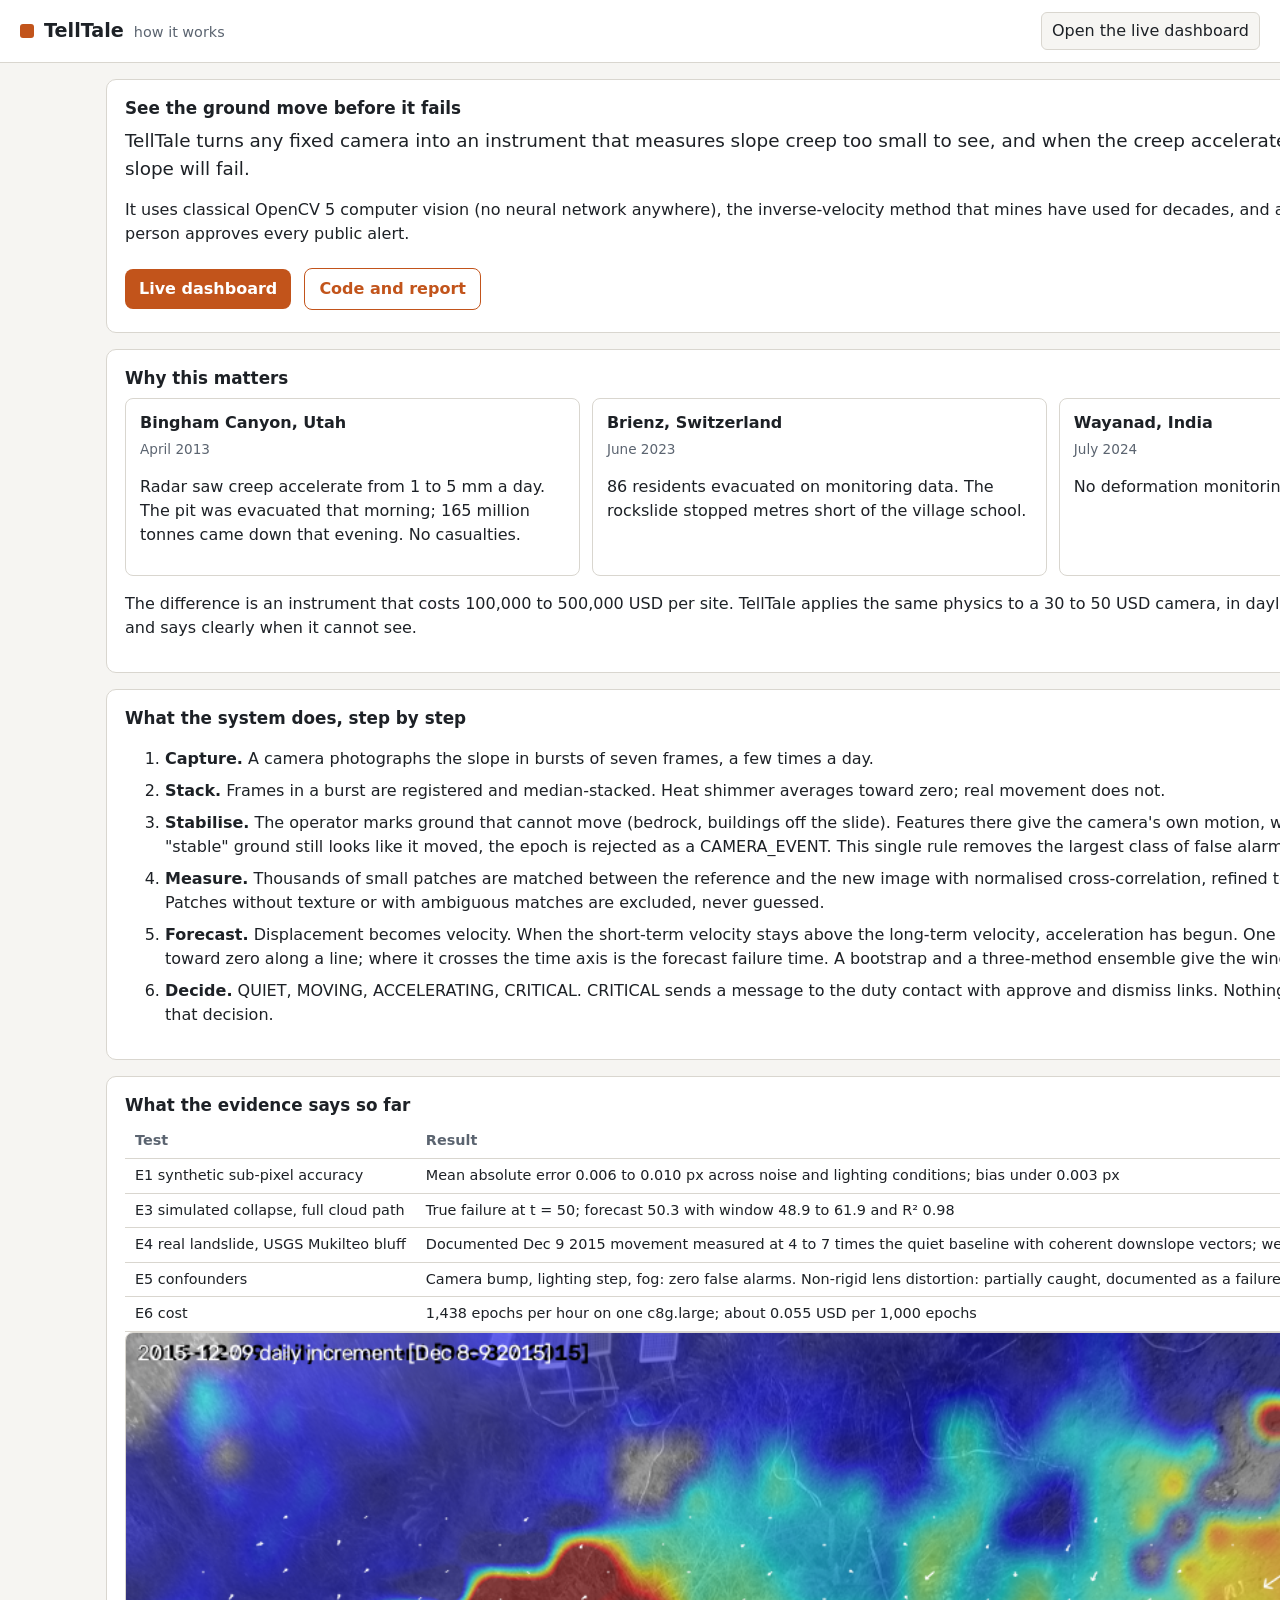
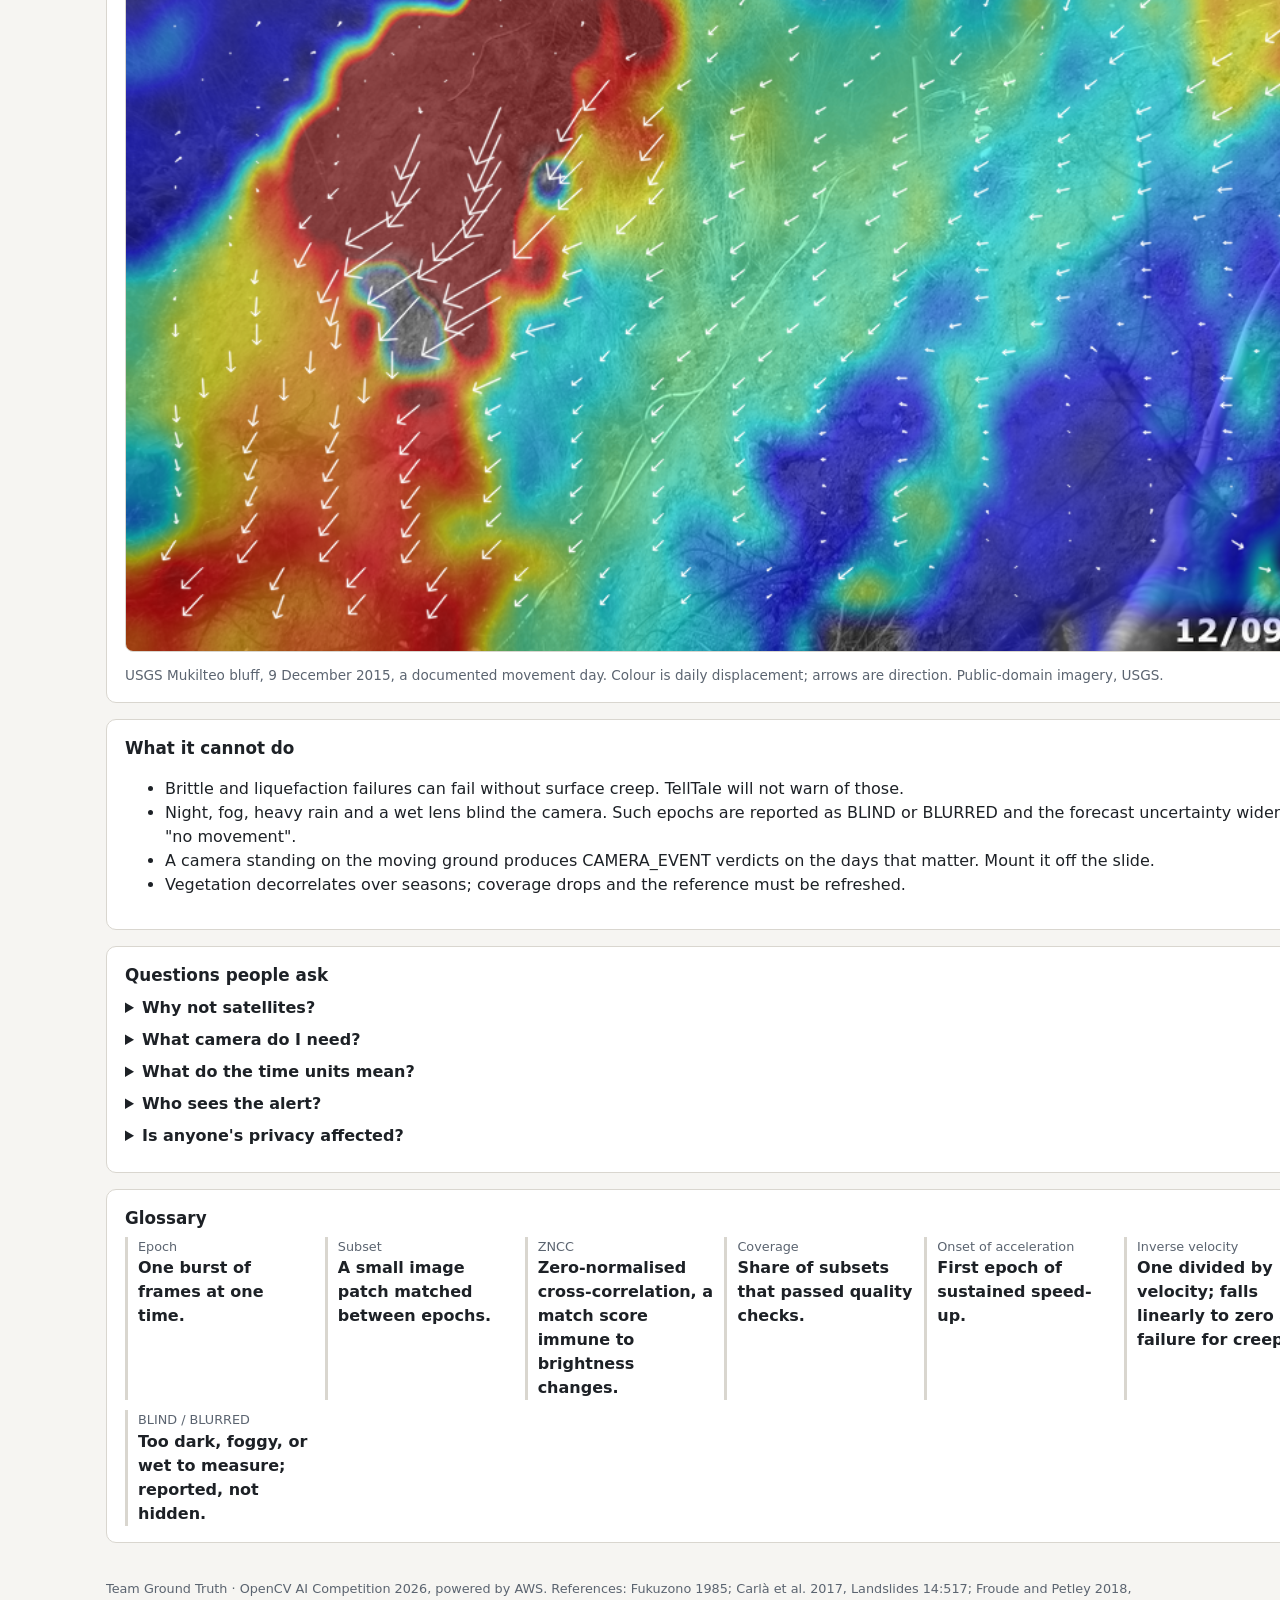
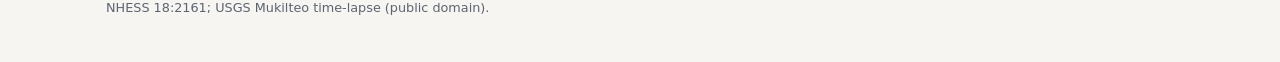
==== web/dashboard/about.html @ c752eddb "About page, help disclosures, decision-aware approval panel, x86 E6 cell Commit time set to after 7 " ====
<!doctype html>
<html lang="en">
<head>
<meta charset="utf-8">
<meta name="viewport" content="width=device-width, initial-scale=1">
<title>TellTale: how it works</title>
<meta name="description" content="TellTale turns a fixed camera into a slope-stability instrument: sub-pixel displacement measurement and inverse-velocity failure forecasting with OpenCV 5 on AWS.">
<link rel="stylesheet" href="dashboard.css">
<style>
  .story { display: grid; gap: 12px; grid-template-columns: repeat(auto-fit, minmax(240px, 1fr)); }
  .card { border: 1px solid var(--line); border-radius: 8px; padding: 12px 14px; }
  .card h3 { margin: 0 0 4px; font-size: 1rem; }
  .card .when { color: var(--muted); font-size: 0.85rem; }
  ol.steps li { margin-bottom: 8px; }
  .ev td:first-child { text-align: left; }
  .evidence { width: 100%; font-size: 0.9rem; }
  .evidence th, .evidence td { text-align: left; }
  figure.fig img { width: 100%; border-radius: 8px; border: 1px solid var(--line); }
  details { margin: 8px 0; }
  summary { cursor: pointer; font-weight: 600; }
  .cta { display: inline-block; margin: 6px 8px 6px 0; padding: 8px 14px; border-radius: 8px; background: var(--accent); color: #fff; text-decoration: none; font-weight: 600; }
  .cta.secondary { background: transparent; color: var(--accent); border: 1px solid var(--accent); }
</style>
</head>
<body>
<header class="top">
  <div class="brand"><span class="mark" aria-hidden="true"></span><span class="name">TellTale</span><span class="sub">how it works</span></div>
  <div class="controls"><a class="btn" href="index.html">Open the live dashboard</a></div>
</header>
<main>
  <section class="panel">
    <h2>See the ground move before it fails</h2>
    <p class="lead">TellTale turns any fixed camera into an instrument that measures slope creep too small to see, and when the creep accelerates, forecasts when the slope will fail.</p>
    <p>It uses classical OpenCV 5 computer vision (no neural network anywhere), the inverse-velocity method that mines have used for decades, and a small AWS footprint. A person approves every public alert.</p>
    <a class="cta" href="index.html">Live dashboard</a>
    <a class="cta secondary" href="https://github.com/usv240/telltale">Code and report</a>
  </section>

  <section class="panel">
    <h2>Why this matters</h2>
    <div class="story">
      <div class="card"><h3>Bingham Canyon, Utah</h3><div class="when">April 2013</div><p>Radar saw creep accelerate from 1 to 5 mm a day. The pit was evacuated that morning; 165 million tonnes came down that evening. No casualties.</p></div>
      <div class="card"><h3>Brienz, Switzerland</h3><div class="when">June 2023</div><p>86 residents evacuated on monitoring data. The rockslide stopped metres short of the village school.</p></div>
      <div class="card"><h3>Wayanad, India</h3><div class="when">July 2024</div><p>No deformation monitoring. About 400 people died.</p></div>
    </div>
    <p>The difference is an instrument that costs 100,000 to 500,000 USD per site. TellTale applies the same physics to a 30 to 50 USD camera, in daylight, for creep-type failures, and says clearly when it cannot see.</p>
  </section>

  <section class="panel">
    <h2>What the system does, step by step</h2>
    <ol class="steps">
      <li><b>Capture.</b> A camera photographs the slope in bursts of seven frames, a few times a day.</li>
      <li><b>Stack.</b> Frames in a burst are registered and median-stacked. Heat shimmer averages toward zero; real movement does not.</li>
      <li><b>Stabilise.</b> The operator marks ground that cannot move (bedrock, buildings off the slide). Features there give the camera's own motion, which is removed. If the "stable" ground still looks like it moved, the epoch is rejected as a CAMERA_EVENT. This single rule removes the largest class of false alarms.</li>
      <li><b>Measure.</b> Thousands of small patches are matched between the reference and the new image with normalised cross-correlation, refined to a hundredth of a pixel. Patches without texture or with ambiguous matches are excluded, never guessed.</li>
      <li><b>Forecast.</b> Displacement becomes velocity. When the short-term velocity stays above the long-term velocity, acceleration has begun. One over velocity then falls toward zero along a line; where it crosses the time axis is the forecast failure time. A bootstrap and a three-method ensemble give the window.</li>
      <li><b>Decide.</b> QUIET, MOVING, ACCELERATING, CRITICAL. CRITICAL sends a message to the duty contact with approve and dismiss links. Nothing reaches the public without that decision.</li>
    </ol>
  </section>

  <section class="panel">
    <h2>What the evidence says so far</h2>
    <table class="evidence">
      <thead><tr><th>Test</th><th>Result</th></tr></thead>
      <tbody>
        <tr><td>E1 synthetic sub-pixel accuracy</td><td>Mean absolute error 0.006 to 0.010 px across noise and lighting conditions; bias under 0.003 px</td></tr>
        <tr><td>E3 simulated collapse, full cloud path</td><td>True failure at t = 50; forecast 50.3 with window 48.9 to 61.9 and R² 0.98</td></tr>
        <tr><td>E4 real landslide, USGS Mukilteo bluff</td><td>Documented Dec 9 2015 movement measured at 4 to 7 times the quiet baseline with coherent downslope vectors; wet-lens period correctly rejected</td></tr>
        <tr><td>E5 confounders</td><td>Camera bump, lighting step, fog: zero false alarms. Non-rigid lens distortion: partially caught, documented as a failure case</td></tr>
        <tr><td>E6 cost</td><td>1,438 epochs per hour on one c8g.large; about 0.055 USD per 1,000 epochs</td></tr>
      </tbody>
    </table>
    <figure class="fig"><img src="figures/e4_mukilteo_2015-12-09_movement.png" alt="Displacement overlay on the Mukilteo bluff on 9 December 2015: the landslide body on the left shows coherent downslope arrows" loading="lazy"><figcaption>USGS Mukilteo bluff, 9 December 2015, a documented movement day. Colour is daily displacement; arrows are direction. Public-domain imagery, USGS.</figcaption></figure>
  </section>

  <section class="panel">
    <h2>What it cannot do</h2>
    <ul>
      <li>Brittle and liquefaction failures can fail without surface creep. TellTale will not warn of those.</li>
      <li>Night, fog, heavy rain and a wet lens blind the camera. Such epochs are reported as BLIND or BLURRED and the forecast uncertainty widens. They are never shown as "no movement".</li>
      <li>A camera standing on the moving ground produces CAMERA_EVENT verdicts on the days that matter. Mount it off the slide.</li>
      <li>Vegetation decorrelates over seasons; coverage drops and the reference must be refreshed.</li>
    </ul>
  </section>

  <section class="panel">
    <h2>Questions people ask</h2>
    <details><summary>Why not satellites?</summary><p>Satellite radar revisits every few days to weeks, loses coherence on vegetation, and cannot follow the final hours to days of acceleration. A camera on site measures every few hours for the cost of a phone.</p></details>
    <details><summary>What camera do I need?</summary><p>Any fixed camera with a stable mount and a view of the slope: an old phone, a Raspberry Pi camera, or existing CCTV. Longer focal lengths give finer resolution; a lens hood and heater keep it dry.</p></details>
    <details><summary>What do the time units mean?</summary><p>Whatever the site uses: hours for a construction excavation, days for a natural slope, minutes for the tabletop demonstration. The physics is the same.</p></details>
    <details><summary>Who sees the alert?</summary><p>The duty contact configured for the site receives CRITICAL messages with approve and dismiss links. Every decision is logged with its time and source.</p></details>
    <details><summary>Is anyone's privacy affected?</summary><p>Cameras look at ground and structures. There is no person detection or face processing anywhere in the code, and raw images expire after 30 days.</p></details>
  </section>

  <section class="panel">
    <h2>Glossary</h2>
    <dl class="facts cols">
      <div><dt>Epoch</dt><dd>One burst of frames at one time.</dd></div>
      <div><dt>Subset</dt><dd>A small image patch matched between epochs.</dd></div>
      <div><dt>ZNCC</dt><dd>Zero-normalised cross-correlation, a match score immune to brightness changes.</dd></div>
      <div><dt>Coverage</dt><dd>Share of subsets that passed quality checks.</dd></div>
      <div><dt>Onset of acceleration</dt><dd>First epoch of sustained speed-up.</dd></div>
      <div><dt>Inverse velocity</dt><dd>One divided by velocity; falls linearly to zero at failure for creep.</dd></div>
      <div><dt>CAMERA_EVENT</dt><dd>The stable ground appeared to move; the camera, not the slope, is suspect.</dd></div>
      <div><dt>BLIND / BLURRED</dt><dd>Too dark, foggy, or wet to measure; reported, not hidden.</dd></div>
    </dl>
  </section>
</main>
<footer><p>Team Ground Truth · OpenCV AI Competition 2026, powered by AWS. References: Fukuzono 1985; Carlà et al. 2017, Landslides 14:517; Froude and Petley 2018, NHESS 18:2161; USGS Mukilteo time-lapse (public domain).</p></footer>
</body>
</html>
---- web/dashboard/dashboard.css ----
:root {
  --bg: #f6f5f2; --panel: #ffffff; --ink: #1d2126; --muted: #5b6470; --line: #d9d6cf;
  --accent: #c2541b; --quiet: #5b6470; --moving: #2563a8; --accel: #b7791f; --critical: #b42318;
  --band: rgba(37, 99, 168, 0.18); --fit: #c2541b;
  color-scheme: light;
}
[data-theme="dark"] {
  --bg: #15181c; --panel: #1e2227; --ink: #e9e6df; --muted: #a2a9b3; --line: #343a42;
  --accent: #e8763a; --quiet: #a2a9b3; --moving: #6aa5e8; --accel: #e2b14b; --critical: #f0675b;
  --band: rgba(106, 165, 232, 0.22); --fit: #e8763a;
  color-scheme: dark;
}
@media (prefers-color-scheme: dark) {
  :root:not([data-theme="light"]) {
    --bg: #15181c; --panel: #1e2227; --ink: #e9e6df; --muted: #a2a9b3; --line: #343a42;
    --accent: #e8763a; --quiet: #a2a9b3; --moving: #6aa5e8; --accel: #e2b14b; --critical: #f0675b;
    --band: rgba(106, 165, 232, 0.22); --fit: #e8763a;
    color-scheme: dark;
  }
}
* { box-sizing: border-box; }
html { font: 16px/1.5 system-ui, -apple-system, "Segoe UI", Roboto, sans-serif; }
body { margin: 0; background: var(--bg); color: var(--ink); }
header.top { display: flex; flex-wrap: wrap; gap: 12px; align-items: center; justify-content: space-between;
  padding: 12px 20px; border-bottom: 1px solid var(--line); background: var(--panel); }
.brand { display: flex; align-items: baseline; gap: 10px; }
.mark { width: 14px; height: 14px; background: var(--accent); border-radius: 3px; transform: translateY(1px); }
.name { font-weight: 700; font-size: 1.2rem; }
.sub { color: var(--muted); font-size: 0.9rem; }
.controls { display: flex; flex-wrap: wrap; gap: 10px; align-items: center; }
.sel { font-size: 0.9rem; color: var(--muted); display: flex; gap: 6px; align-items: center; }
select, .btn { font: inherit; padding: 6px 10px; border: 1px solid var(--line); border-radius: 6px;
  background: var(--bg); color: var(--ink); }
.btn { cursor: pointer; }
.chip { padding: 4px 12px; border-radius: 999px; font-weight: 600; font-size: 0.85rem; letter-spacing: 0.02em;
  color: #fff; background: var(--quiet); }
.chip-quiet { background: var(--quiet); }
.chip-moving { background: var(--moving); }
.chip-accelerating { background: var(--accel); }
.chip-critical { background: var(--critical); }
.chip-blind { background: repeating-linear-gradient(45deg, #666 0 6px, #888 6px 12px); }
.badge { font-size: 0.75rem; padding: 3px 8px; border: 1px solid var(--accent); color: var(--accent); border-radius: 6px; }
main { max-width: 1100px; margin: 0 auto; padding: 16px; display: grid; gap: 16px; }
.panel { background: var(--panel); border: 1px solid var(--line); border-radius: 10px; padding: 16px 18px; }
.panel h2 { margin: 0 0 6px; font-size: 1.05rem; }
.panel h3 { margin: 18px 0 6px; font-size: 0.95rem; }
.lead { font-size: 1.15rem; margin: 4px 0 14px; }
.hint, .empty { color: var(--muted); font-size: 0.9rem; margin: 0 0 8px; }
.status-grid { display: grid; grid-template-columns: 1fr; gap: 16px; }
@media (min-width: 760px) { .status-grid { grid-template-columns: 1.2fr 1fr; } }
figure { margin: 0; }
figure img { width: 100%; height: auto; border-radius: 8px; border: 1px solid var(--line); background: var(--bg); image-rendering: auto; }
figcaption { color: var(--muted); font-size: 0.85rem; margin-top: 6px; }
.facts { margin: 0; display: grid; gap: 10px; grid-template-columns: 1fr; }
.facts.cols { grid-template-columns: repeat(auto-fit, minmax(180px, 1fr)); }
.facts div { border-left: 3px solid var(--line); padding-left: 10px; }
.facts dt { color: var(--muted); font-size: 0.8rem; }
.facts dd { margin: 0; font-weight: 600; font-variant-numeric: tabular-nums; }
.facts dd code { font-size: 0.78rem; font-weight: 400; word-break: break-all; }
.approval { margin-top: 14px; padding: 12px 14px; border: 2px solid var(--critical); border-radius: 8px; }
.approval .lead { font-size: 1rem; margin: 0 0 10px; }
.actions { display: flex; flex-wrap: wrap; gap: 10px; margin-bottom: 8px; }
.btn-approve { background: var(--critical); color: #fff; border-color: var(--critical); text-decoration: none; font-weight: 600; }
.btn-dismiss { text-decoration: none; font-weight: 600; }
.decisions { margin: 6px 0 0; padding-left: 18px; color: var(--muted); font-size: 0.85rem; }
.chart { width: 100%; height: auto; display: block; }
.chart text { fill: var(--muted); font-size: 11px; }
.chart .axis { stroke: var(--line); }
.chart .grid { stroke: var(--line); stroke-dasharray: 2 4; }
.chart .band { fill: var(--band); }
.chart .line { fill: none; stroke: var(--moving); stroke-width: 2; }
.chart .pt { fill: var(--moving); }
.chart .pt.bad { fill: none; stroke: var(--critical); }
.chart .fit { stroke: var(--fit); stroke-width: 2; stroke-dasharray: 6 4; }
.chart .window { fill: var(--critical); opacity: 0.15; }
.chart .marker { stroke: var(--critical); stroke-width: 1.5; }
.chart .label { fill: var(--ink); font-weight: 600; }
.tablewrap { overflow: auto; max-height: 320px; border: 1px solid var(--line); border-radius: 8px; }
table { border-collapse: collapse; width: 100%; font-size: 0.85rem; font-variant-numeric: tabular-nums; }
th, td { text-align: right; padding: 6px 10px; border-bottom: 1px solid var(--line); white-space: nowrap; }
th { position: sticky; top: 0; background: var(--panel); color: var(--muted); font-weight: 600; }
td:first-child, th:first-child { text-align: left; }
tr.unusable td { color: var(--critical); }
footer { max-width: 1100px; margin: 0 auto; padding: 8px 16px 32px; color: var(--muted); font-size: 0.8rem; }
details.help { margin: 2px 0 10px; color: var(--muted); font-size: 0.9rem; }
details.help summary { cursor: pointer; color: var(--accent); font-weight: 600; }
details.help p { margin: 6px 0 0; }
a.btn { text-decoration: none; }
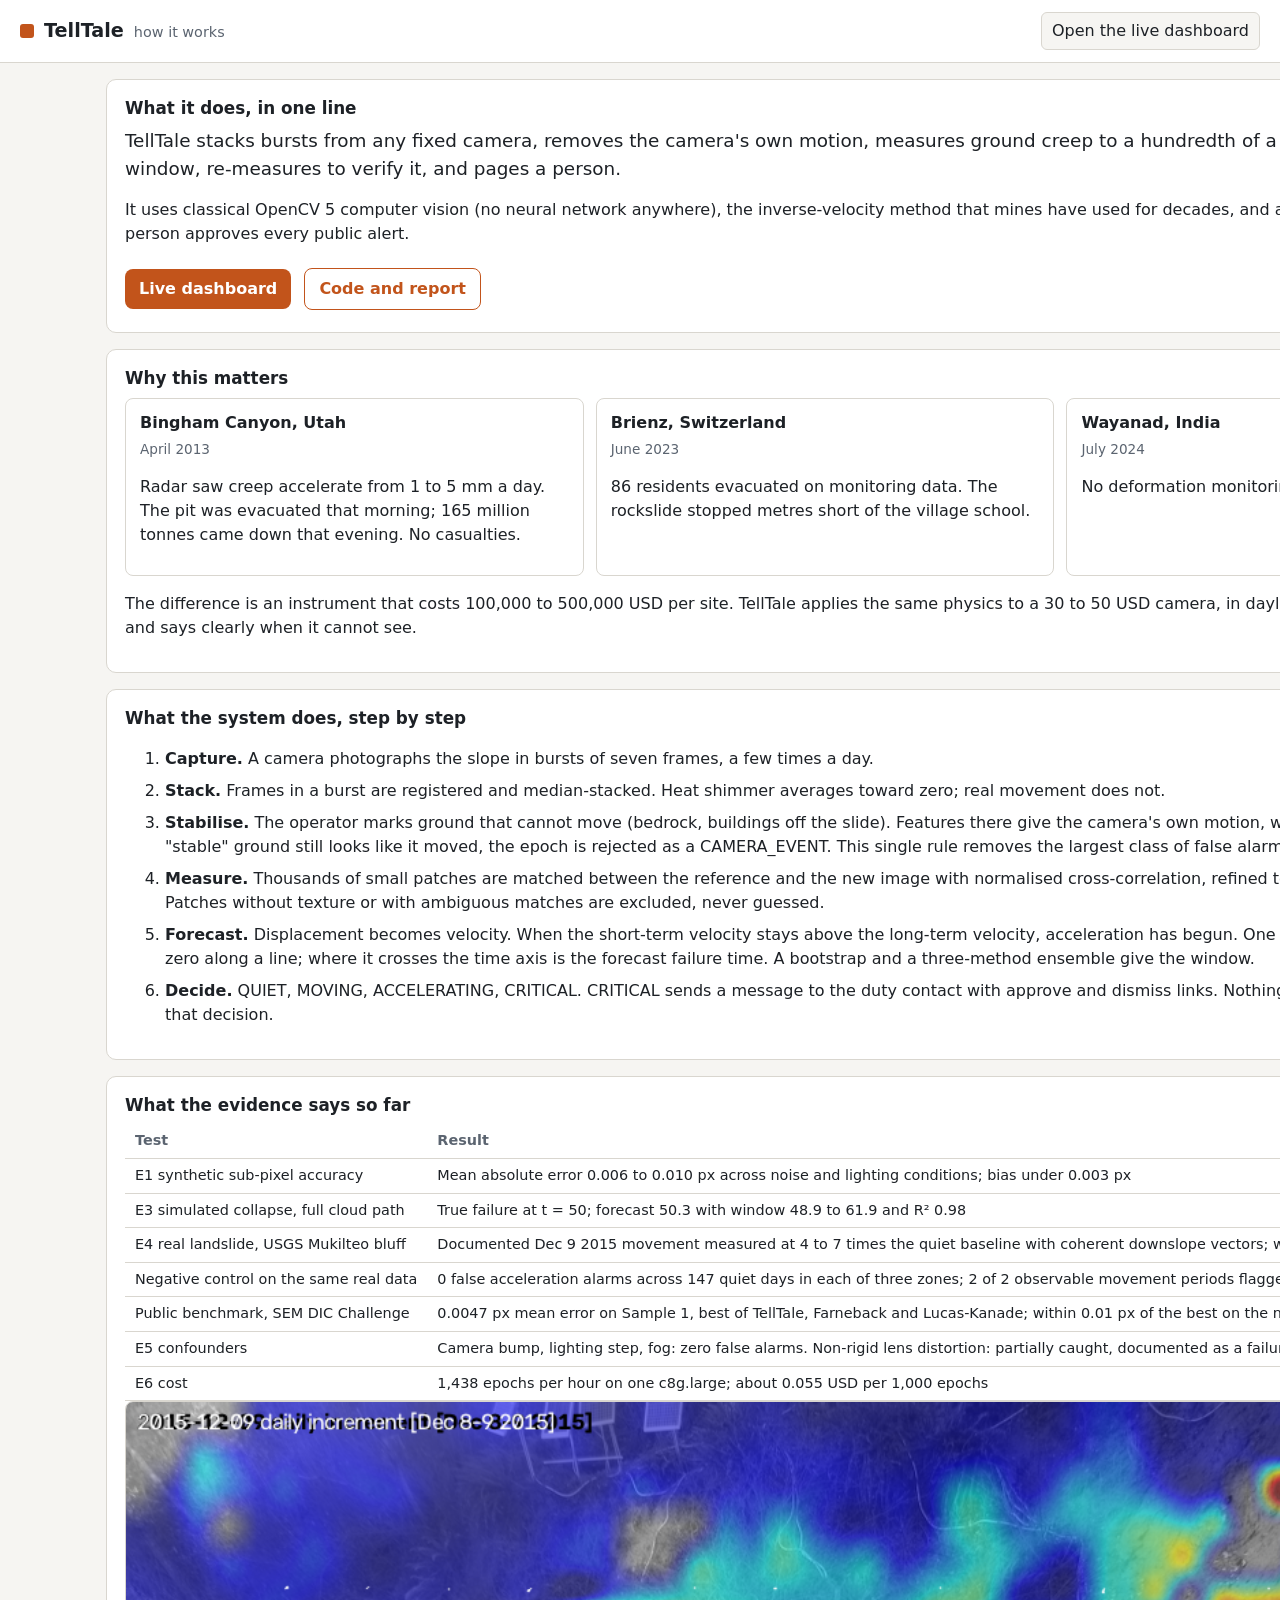
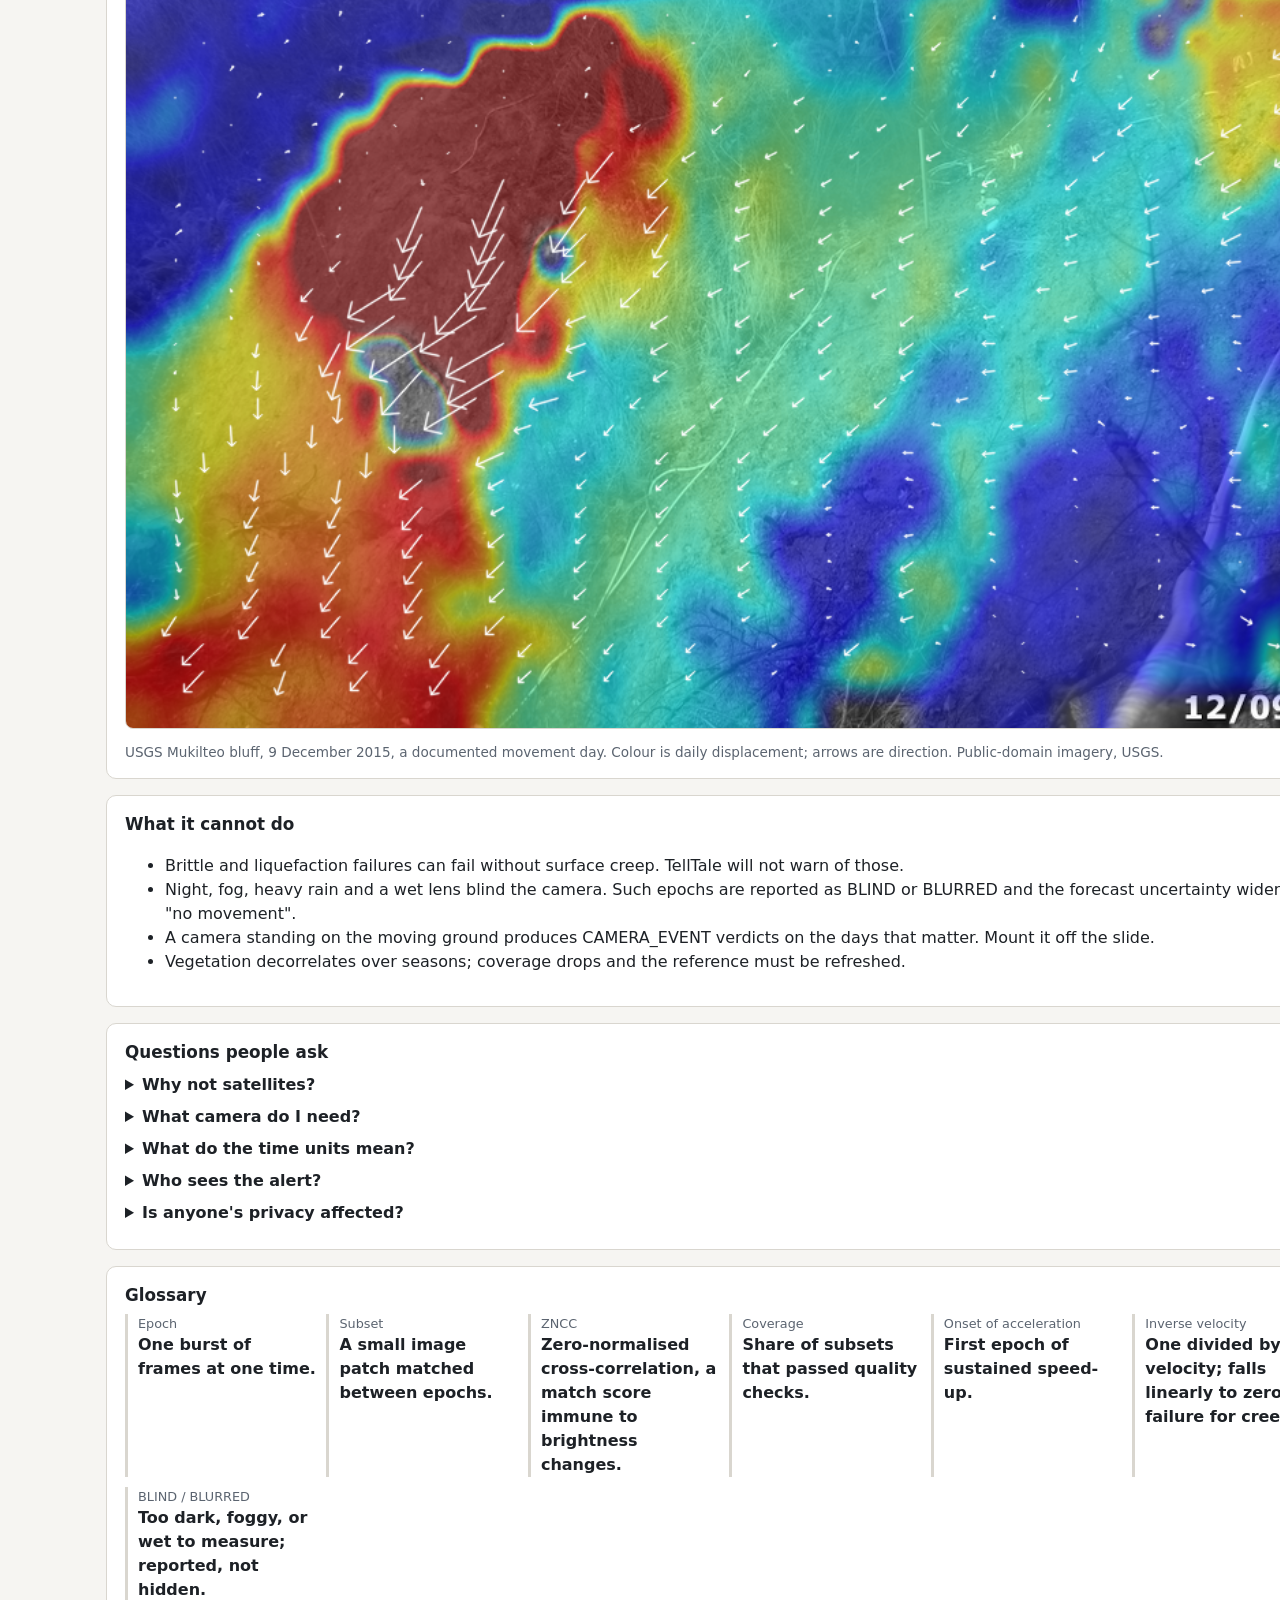
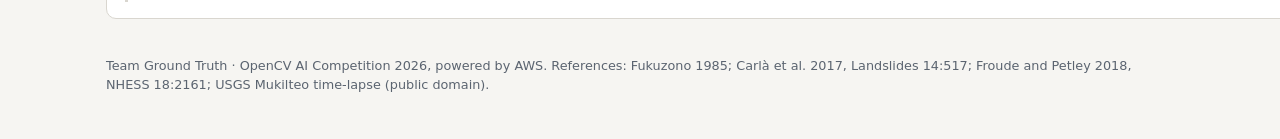
==== commit 253337ee: "Winner-pattern pass: real-data negative control, onset gates, jump events, public benchmark, named b" ====
--- a/web/dashboard/about.html
+++ b/web/dashboard/about.html
@@ -29,8 +29,8 @@
 </header>
 <main>
   <section class="panel">
-    <h2>See the ground move before it fails</h2>
-    <p class="lead">TellTale turns any fixed camera into an instrument that measures slope creep too small to see, and when the creep accelerates, forecasts when the slope will fail.</p>
+    <h2>What it does, in one line</h2>
+    <p class="lead">TellTale stacks bursts from any fixed camera, removes the camera's own motion, measures ground creep to a hundredth of a pixel, forecasts the failure window, re-measures to verify it, and pages a person.</p>
     <p>It uses classical OpenCV 5 computer vision (no neural network anywhere), the inverse-velocity method that mines have used for decades, and a small AWS footprint. A person approves every public alert.</p>
     <a class="cta" href="index.html">Live dashboard</a>
     <a class="cta secondary" href="https://github.com/usv240/telltale">Code and report</a>
@@ -66,6 +66,8 @@
         <tr><td>E1 synthetic sub-pixel accuracy</td><td>Mean absolute error 0.006 to 0.010 px across noise and lighting conditions; bias under 0.003 px</td></tr>
         <tr><td>E3 simulated collapse, full cloud path</td><td>True failure at t = 50; forecast 50.3 with window 48.9 to 61.9 and R² 0.98</td></tr>
         <tr><td>E4 real landslide, USGS Mukilteo bluff</td><td>Documented Dec 9 2015 movement measured at 4 to 7 times the quiet baseline with coherent downslope vectors; wet-lens period correctly rejected</td></tr>
+        <tr><td>Negative control on the same real data</td><td>0 false acceleration alarms across 147 quiet days in each of three zones; 2 of 2 observable movement periods flagged</td></tr>
+        <tr><td>Public benchmark, SEM DIC Challenge</td><td>0.0047 px mean error on Sample 1, best of TellTale, Farneback and Lucas-Kanade; within 0.01 px of the best on the noisier sets</td></tr>
         <tr><td>E5 confounders</td><td>Camera bump, lighting step, fog: zero false alarms. Non-rigid lens distortion: partially caught, documented as a failure case</td></tr>
         <tr><td>E6 cost</td><td>1,438 epochs per hour on one c8g.large; about 0.055 USD per 1,000 epochs</td></tr>
       </tbody>
--- a/web/dashboard/dashboard.css
+++ b/web/dashboard/dashboard.css
@@ -86,3 +86,12 @@
 details.help summary { cursor: pointer; color: var(--accent); font-weight: 600; }
 details.help p { margin: 6px 0 0; }
 a.btn { text-decoration: none; }
+.agent-event { border: 1px solid var(--line); border-radius: 8px; padding: 8px 12px; margin: 8px 0; }
+.agent-event summary { cursor: pointer; }
+.agent-summary { margin: 8px 0; }
+.trace ol { padding-left: 20px; font-size: 0.85rem; }
+.trace li { margin: 4px 0; }
+.trace code { font-size: 0.78rem; word-break: break-all; color: var(--muted); }
+.replay { display: flex; flex-wrap: wrap; align-items: center; gap: 10px; margin: 6px 0 10px; }
+.replay input[type=range] { flex: 1 1 240px; accent-color: var(--accent); }
+.replay label { color: var(--muted); font-size: 0.85rem; font-weight: 600; }
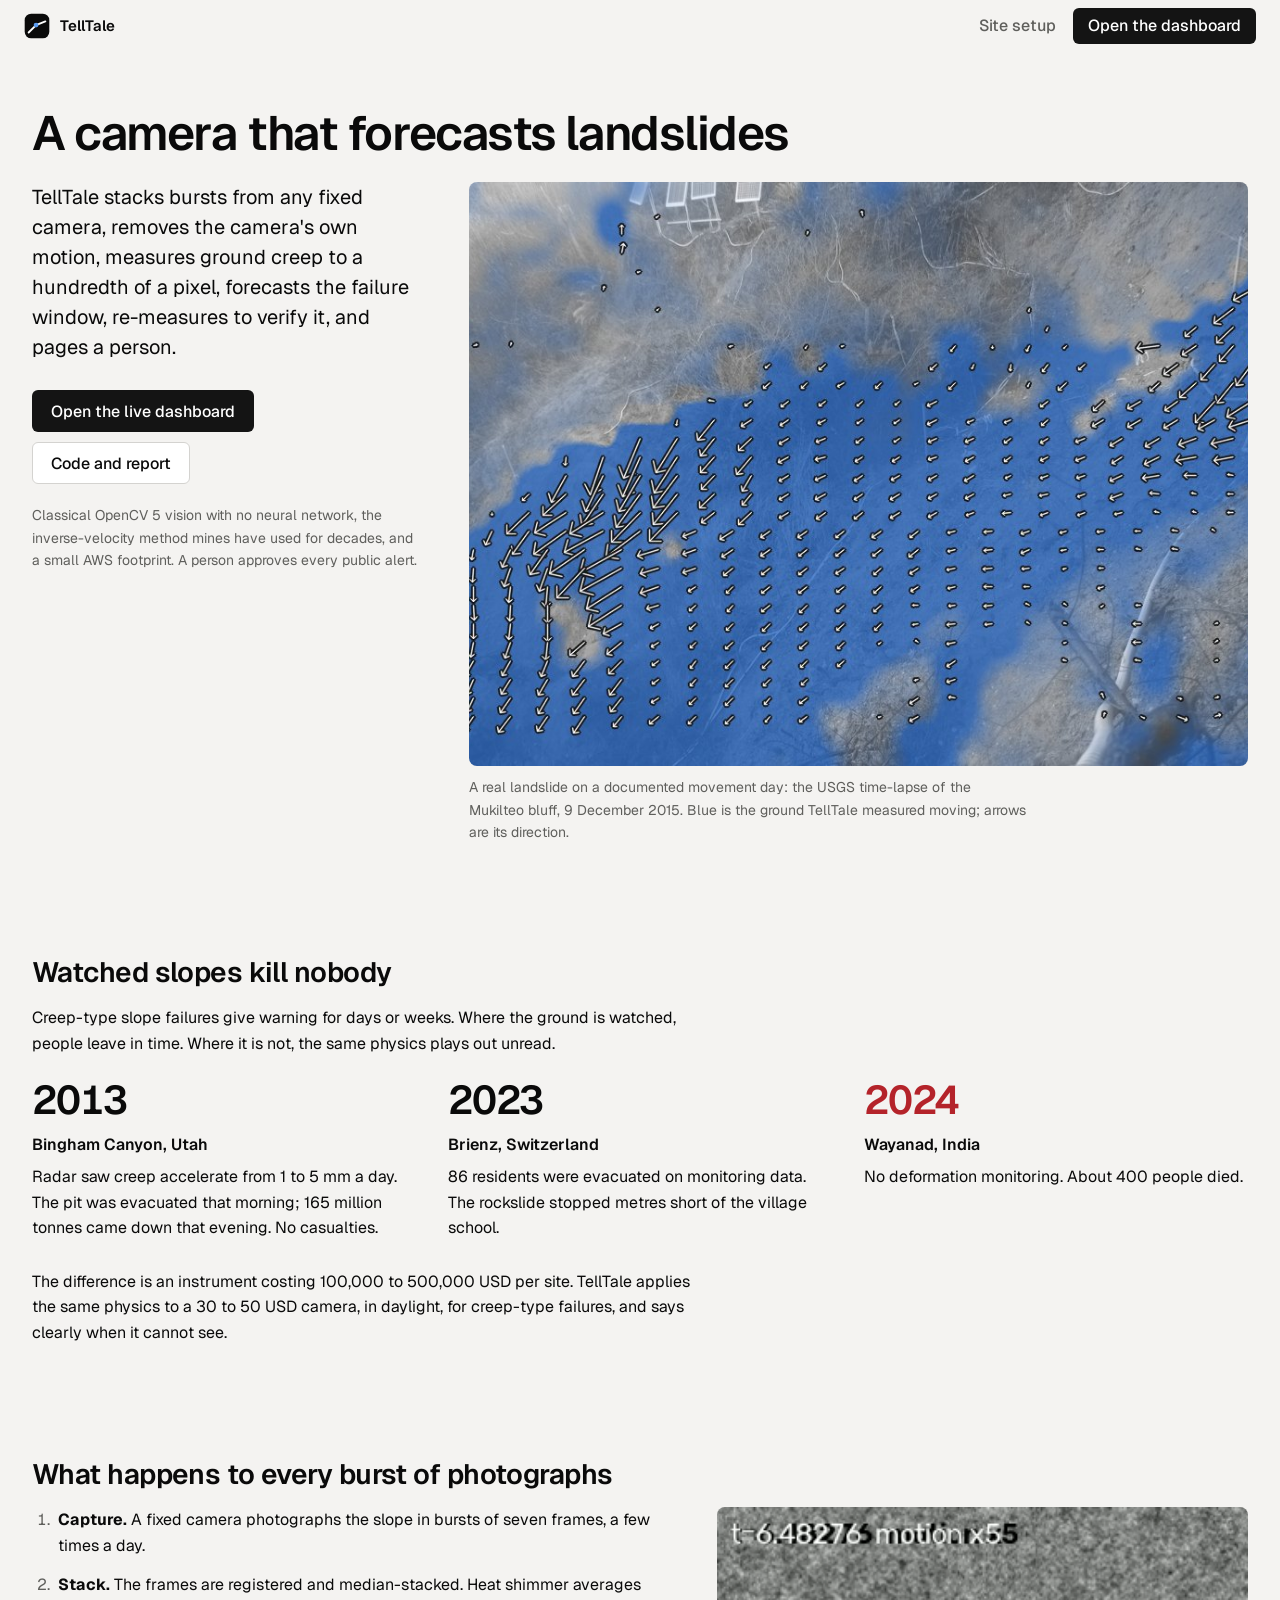
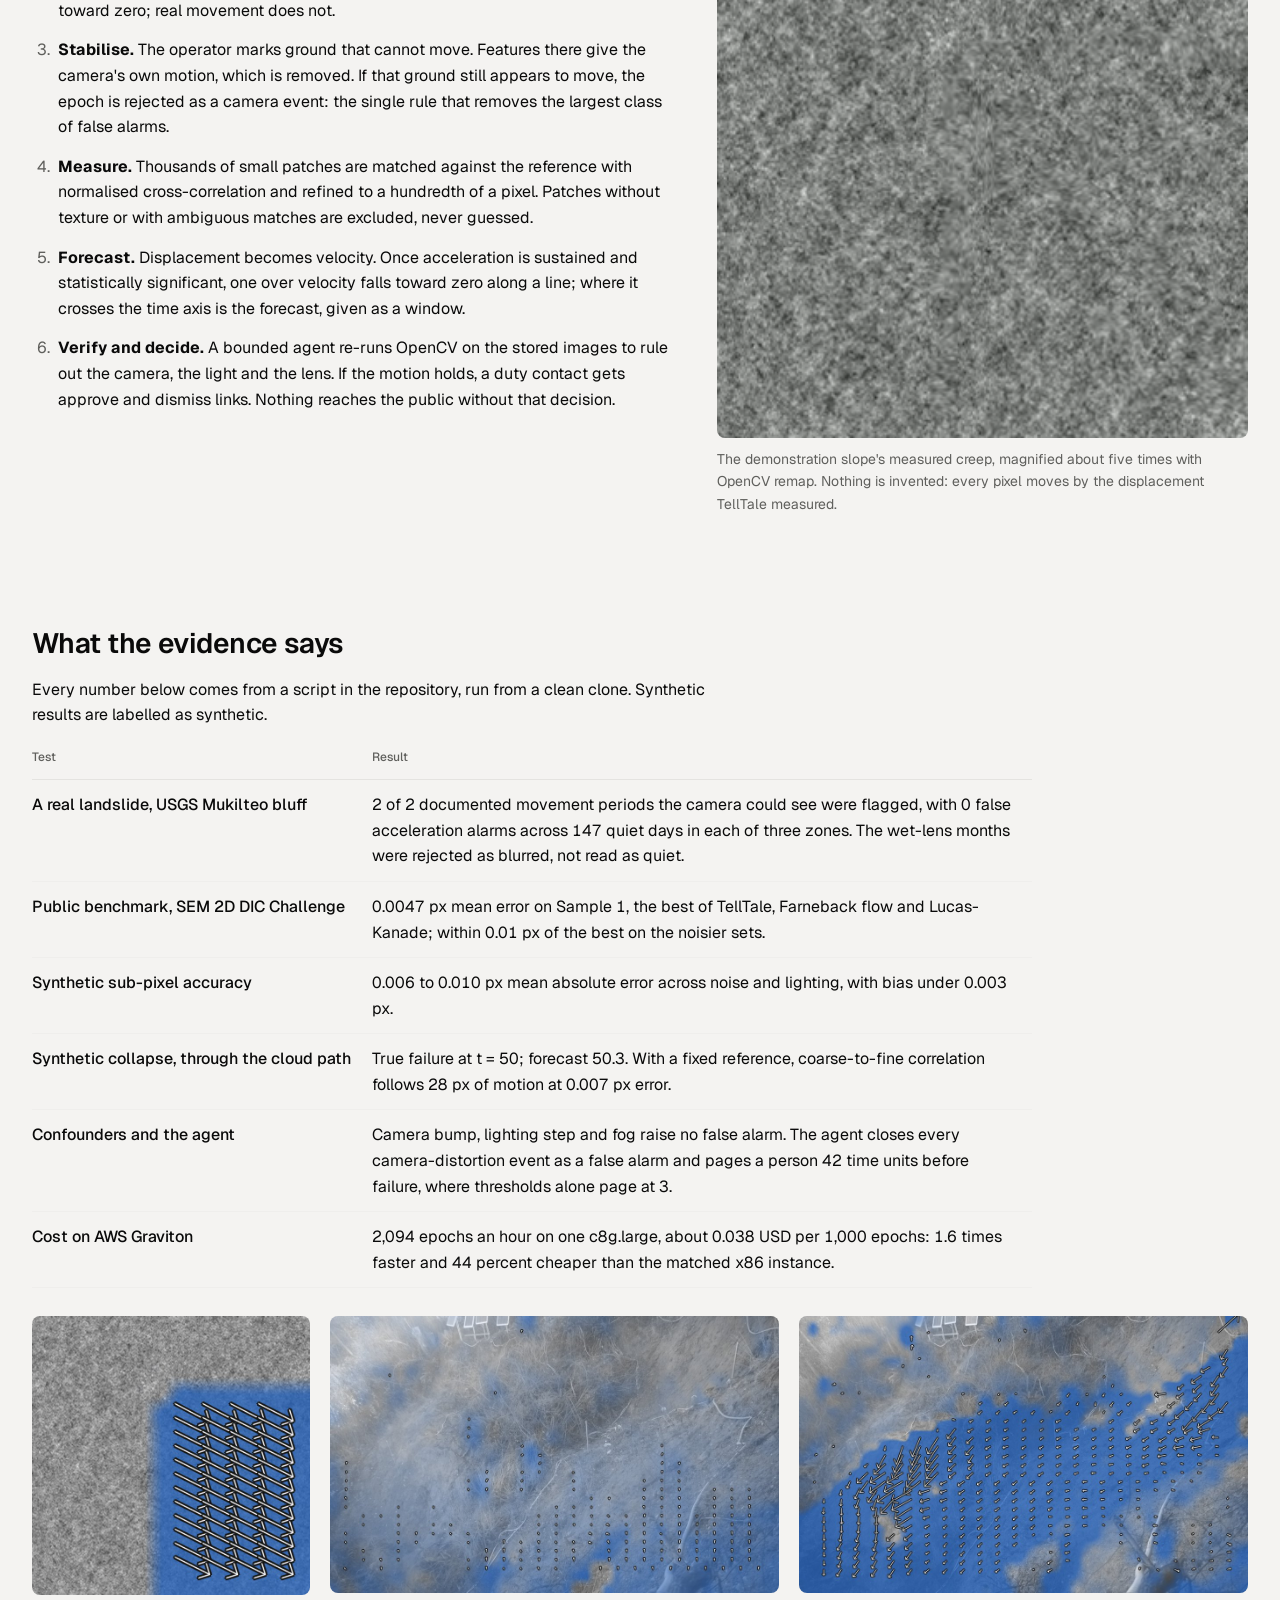
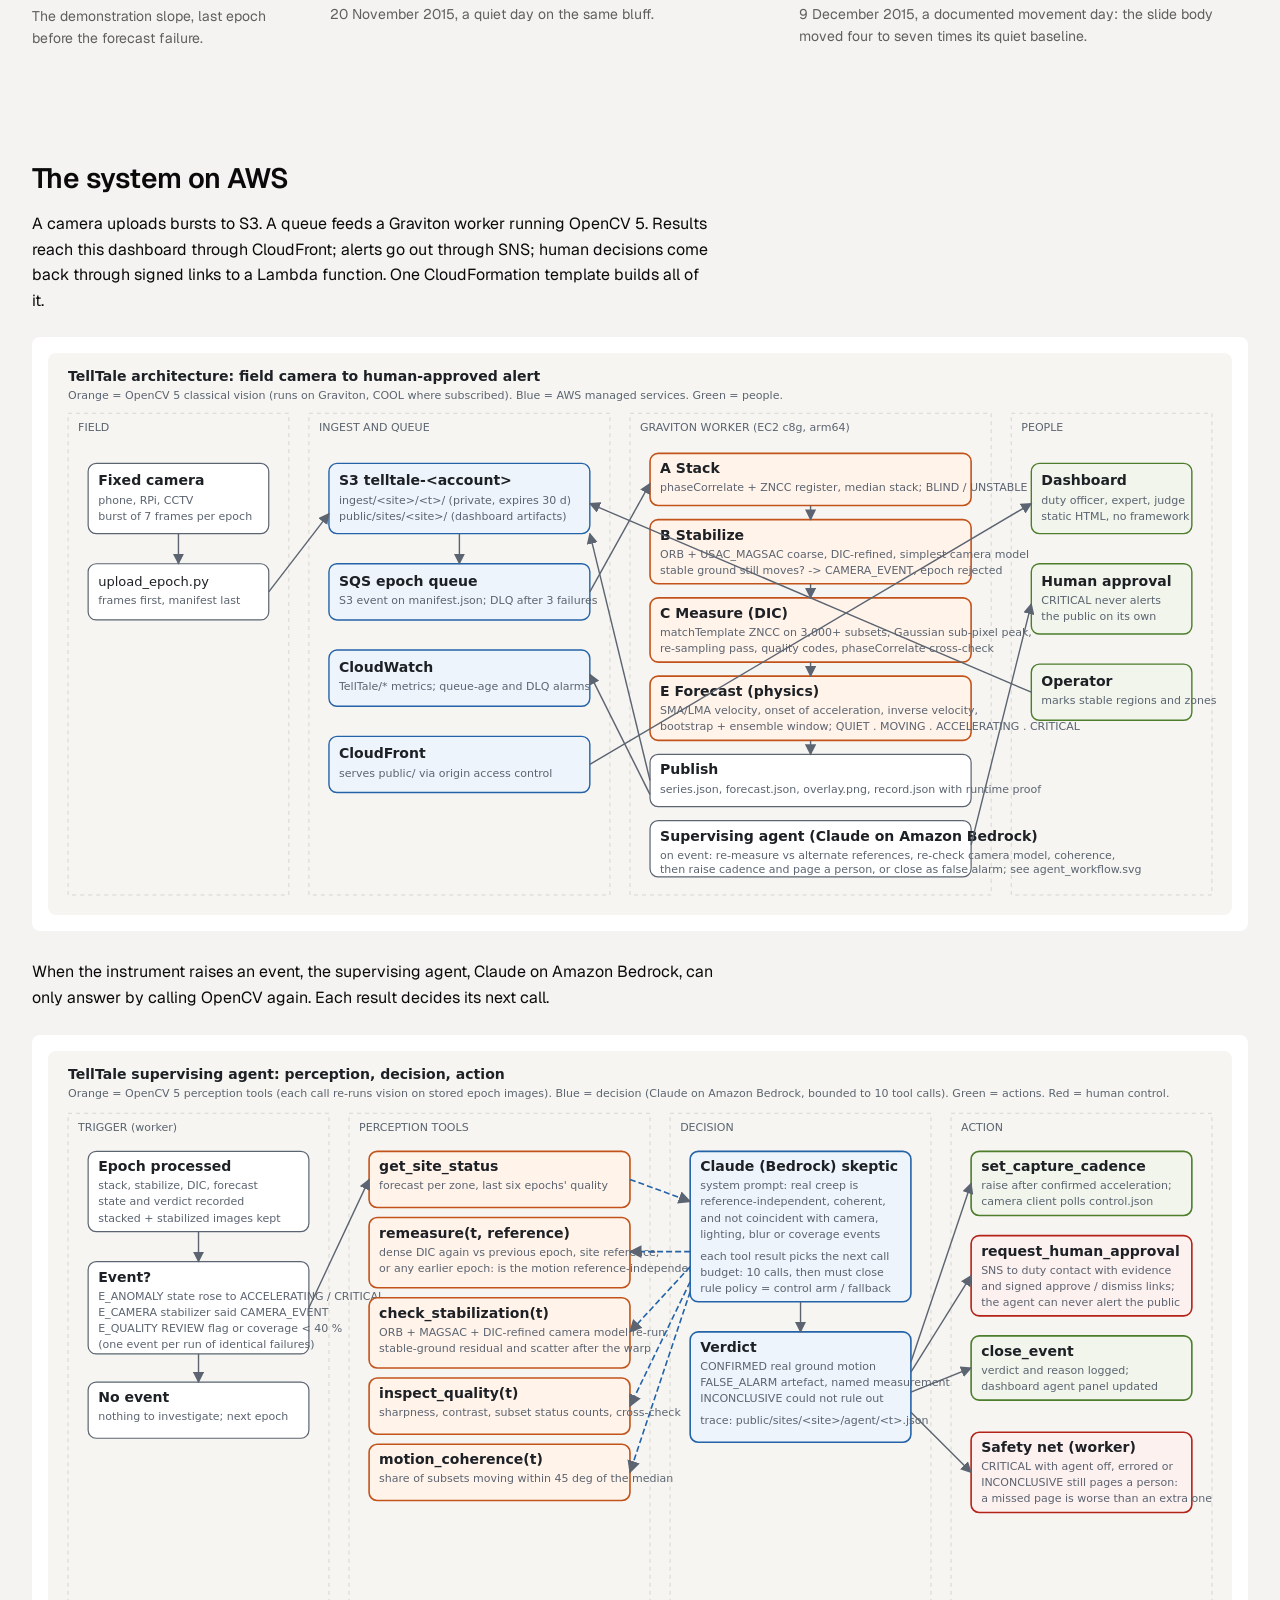
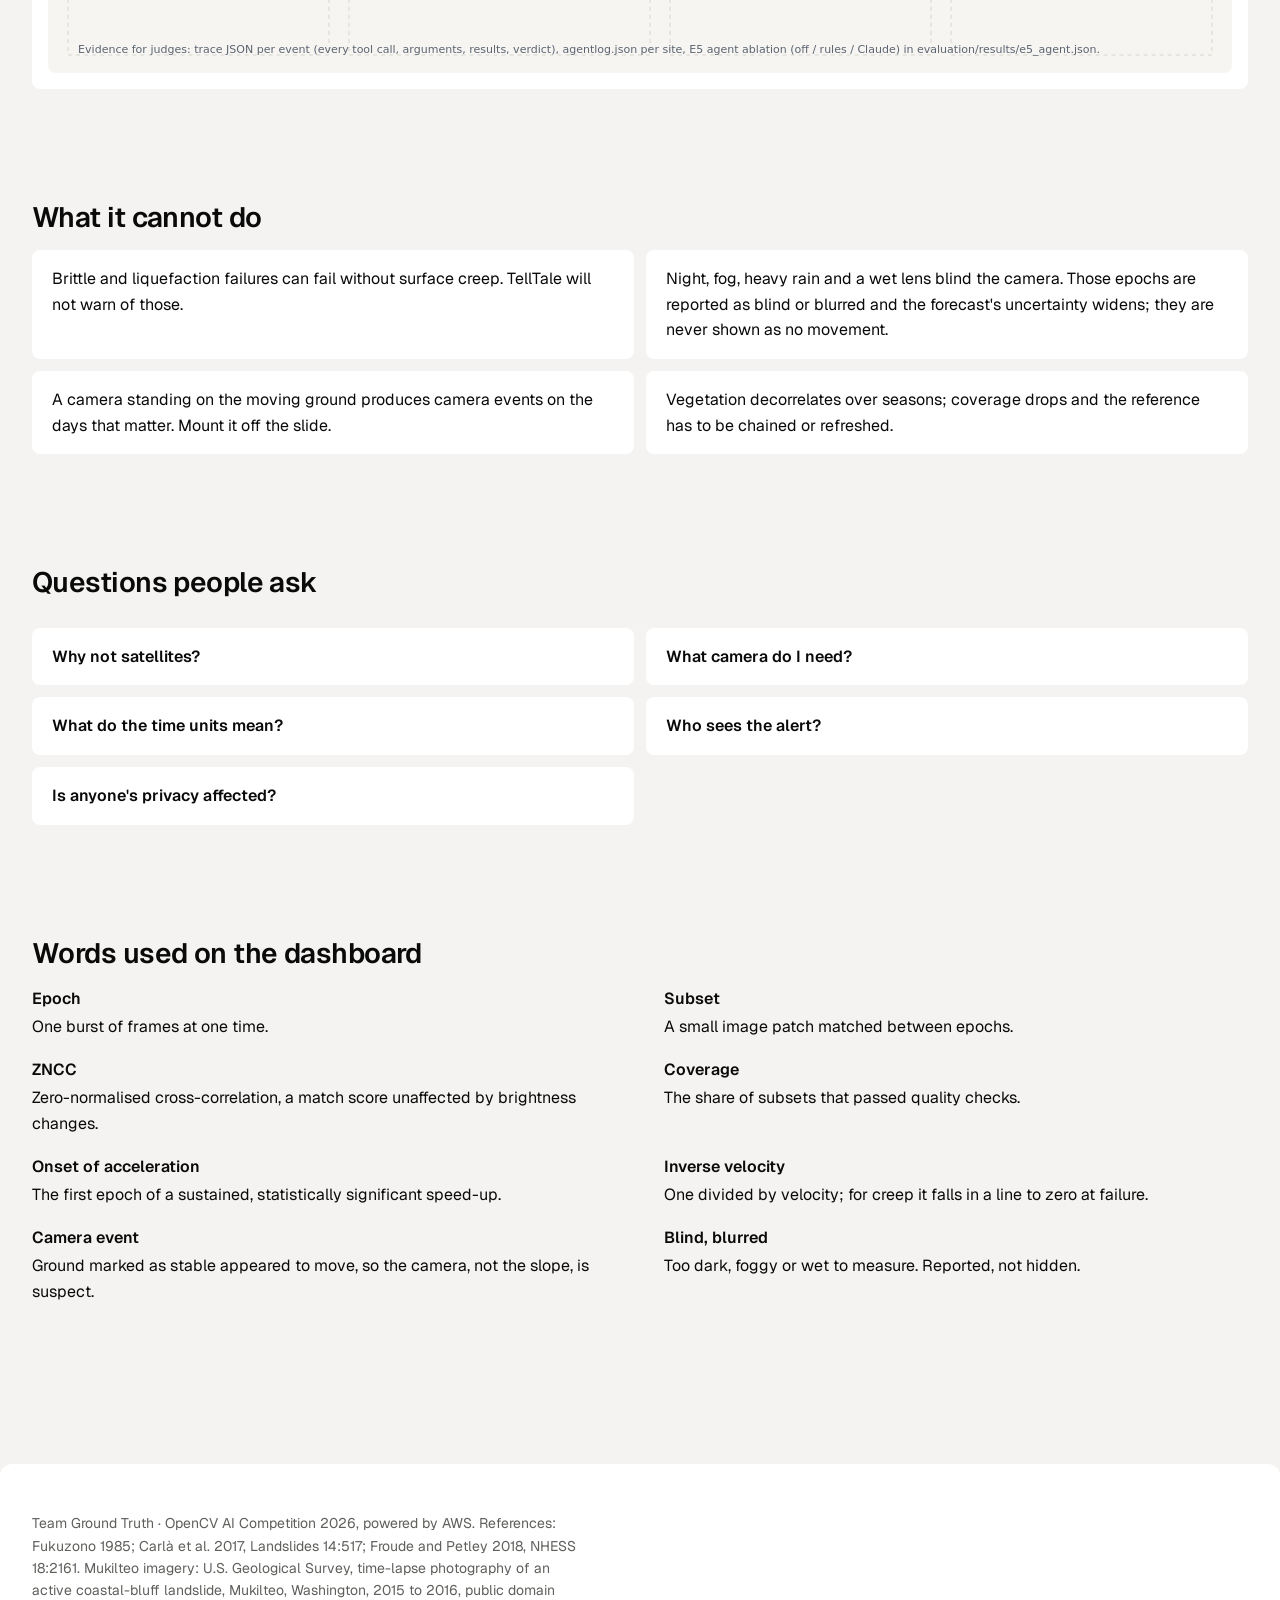
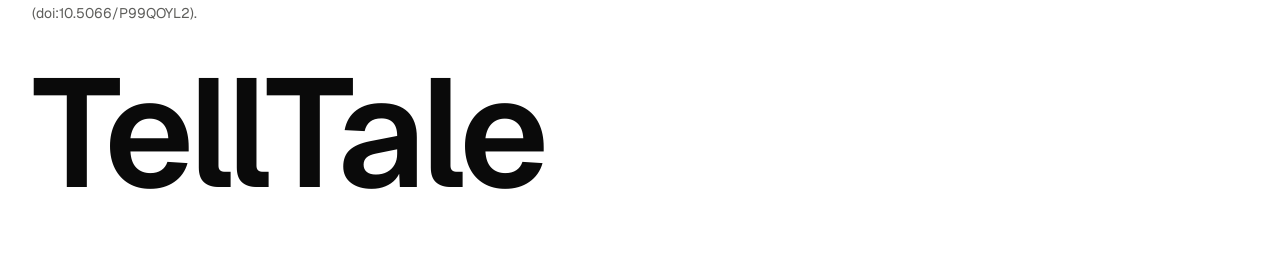
==== commit 382b69b1: "Interface redesign measured in the browser; agent tools as an MCP server - Dashboard, setup and abou" ====
--- a/web/dashboard/about.html
+++ b/web/dashboard/about.html
@@ -3,111 +3,233 @@
 <head>
 <meta charset="utf-8">
 <meta name="viewport" content="width=device-width, initial-scale=1">
-<title>TellTale: how it works</title>
-<meta name="description" content="TellTale turns a fixed camera into a slope-stability instrument: sub-pixel displacement measurement and inverse-velocity failure forecasting with OpenCV 5 on AWS.">
+<title>How TellTale works · camera slope instrument</title>
+<meta name="description" content="TellTale stacks bursts from any fixed camera, removes the camera's own motion, measures ground creep to a hundredth of a pixel, forecasts the failure window, re-measures to verify it, and pages a person.">
+<meta name="color-scheme" content="light dark">
+<link rel="preconnect" href="https://fonts.googleapis.com"><link rel="preconnect" href="https://fonts.gstatic.com" crossorigin>
+<link href="https://fonts.googleapis.com/css2?family=Geist:wght@400;500;700&display=swap" rel="stylesheet">
 <link rel="stylesheet" href="dashboard.css">
+<script>(function(){var q=new URLSearchParams(location.search).get("theme");var t=q||localStorage.getItem("telltale-theme")||"";if(t)document.documentElement.dataset.theme=t;})();</script>
+
 <style>
-  .story { display: grid; gap: 12px; grid-template-columns: repeat(auto-fit, minmax(240px, 1fr)); }
-  .card { border: 1px solid var(--line); border-radius: 8px; padding: 12px 14px; }
-  .card h3 { margin: 0 0 4px; font-size: 1rem; }
-  .card .when { color: var(--muted); font-size: 0.85rem; }
-  ol.steps li { margin-bottom: 8px; }
-  .ev td:first-child { text-align: left; }
-  .evidence { width: 100%; font-size: 0.9rem; }
-  .evidence th, .evidence td { text-align: left; }
-  figure.fig img { width: 100%; border-radius: 8px; border: 1px solid var(--line); }
-  details { margin: 8px 0; }
-  summary { cursor: pointer; font-weight: 600; }
-  .cta { display: inline-block; margin: 6px 8px 6px 0; padding: 8px 14px; border-radius: 8px; background: var(--accent); color: #fff; text-decoration: none; font-weight: 600; }
-  .cta.secondary { background: transparent; color: var(--accent); border: 1px solid var(--accent); }
+  /* Read page: one column of prose at about 68ch, figures at full width of the frame. */
+  body.read { font-size: 16px; line-height: 1.6; }
+  body.read header.top { border-bottom: 0; }
+  body.read main { max-width: 1380px; margin: 0 auto; padding: 24px 32px 64px; display: block; }
+  .read section { margin-top: 112px; }
+  .read section:first-child { margin-top: 32px; }
+  .read h1 { font-size: 48px; line-height: 1.05; letter-spacing: -0.03em; font-weight: 600; }
+  .read h2 { font-size: 28px; line-height: 1.2; letter-spacing: -0.02em; font-weight: 600; margin-bottom: 16px; }
+  .read h3 { font-size: 16px; font-weight: 600; }
+  .read p, .read li { max-width: 62ch; }
+  .read p + p { margin-top: 14px; }
+  .read .lead { font-size: 20px; line-height: 1.5; margin: 20px 0 0; max-width: 46ch; }
+  .opening { display: grid; grid-template-columns: minmax(0, 4fr) minmax(0, 8fr); gap: 24px 48px; align-items: start; }
+  .opening h1 { grid-column: 1 / -1; }
+  .opening figure img { aspect-ratio: 4 / 3; object-fit: cover; }
+  .opening .lead { margin-top: 0; }
+  .opening .cta-row { display: flex; flex-wrap: wrap; gap: 10px; margin-top: 28px; }
+  .opening .btn { height: 42px; padding: 0 18px; font-size: 16px; }
+  .opening .note { margin-top: 20px; color: var(--muted); font-size: 14px; max-width: 46ch; }
+  figure { margin: 0; }
+  figure img { display: block; width: 100%; height: auto; border-radius: 8px; background: var(--raised); }
+  figure figcaption { margin-top: 10px; color: var(--muted); font-size: 14px; max-width: 62ch; }
+  .outcomes { display: grid; grid-template-columns: repeat(3, minmax(0, 1fr)); gap: 32px; margin: 24px 0 28px; }
+  .outcome .year { font-size: 40px; line-height: 1; font-weight: 600; letter-spacing: -0.03em; font-variant-numeric: tabular-nums; }
+  .outcome h3 { margin: 12px 0 6px; }
+  .outcome.unwatched .year { color: var(--negative); }
+  .split { display: grid; grid-template-columns: minmax(0, 6fr) minmax(0, 5fr); gap: 48px; align-items: start; }
+  ol.steps { margin: 0; padding-left: 22px; }
+  ol.steps li { margin-bottom: 14px; padding-left: 4px; }
+  ol.steps li::marker { color: var(--muted); font-variant-numeric: tabular-nums; }
+  .pair { display: grid; grid-template-columns: minmax(0, 0.62fr) repeat(2, minmax(0, 1fr)); gap: 20px; margin-top: 28px; align-items: start; }
+  table.evidence { width: 100%; font-size: 16px; margin-top: 8px; }
+  table.evidence th, table.evidence td { white-space: normal; vertical-align: top; padding: 12px 20px 12px 0; }
+  table.evidence td:first-child { width: 34%; font-weight: 500; }
+  table.evidence td:last-child { max-width: 64ch; }
+  table.evidence { max-width: 1000px; }
+  .diagram { margin-top: 24px; background: var(--surface); border-radius: 8px; padding: 16px; }
+  .diagram img { background: transparent; }
+  .limits { list-style: none; padding: 0; margin: 8px 0 0; display: grid; grid-template-columns: repeat(2, minmax(0, 1fr)); gap: 12px; }
+  .limits li { max-width: none; padding: 16px 20px; background: var(--surface); border-radius: 8px; }
+  .faq { display: grid; grid-template-columns: repeat(2, minmax(0, 1fr)); gap: 12px; align-items: start; }
+  .faq h2 { grid-column: 1 / -1; }
+  .faq details { padding: 16px 20px; background: var(--surface); border-radius: 8px; }
+  .faq summary { cursor: pointer; font-weight: 600; font-size: 16px; list-style: none; }
+  .faq summary::-webkit-details-marker { display: none; }
+  .faq details p { margin-top: 8px; }
+  .glossary { display: grid; grid-template-columns: repeat(2, minmax(0, 1fr)); gap: 18px 48px; margin: 8px 0 0; }
+  .glossary dt { font-weight: 600; }
+  .glossary dd { margin: 2px 0 0; }
+  body.read > footer { max-width: 1380px; margin: 96px auto 0; padding: 48px 32px 56px; color: var(--muted); font-size: 14px; background: var(--surface); border-radius: 12px 12px 0 0; }
+  .read > footer .wordmark { font-size: clamp(56px, 12vw, 168px); font-weight: 600; letter-spacing: -0.04em; color: var(--text); line-height: 0.9; margin-top: 40px; }
+  @media (max-width: 860px) {
+    .opening, .split { grid-template-columns: 1fr; gap: 28px; }
+    .outcomes { grid-template-columns: 1fr; gap: 24px; }
+    .pair, .glossary, .limits, .faq { grid-template-columns: 1fr; }
+    .read section { margin-top: 72px; }
+    .read h1 { font-size: 34px; }
+    .read h2 { font-size: 24px; }
+  }
+  @media (max-width: 640px) { .read main, .read > footer { padding-left: 18px; padding-right: 18px; } }
+  figure video { display: block; width: 100%; height: auto; border-radius: 8px; background: var(--raised); }
+  /* Entrance: parts of each section rise into place once, staggered. Visible without script. */
+  .js .reveal > * { opacity: 0; transform: translateY(20px); transition: opacity 520ms var(--ease-out), transform 520ms var(--ease-out); }
+  .js .reveal.in > * { opacity: 1; transform: none; }
+  .js .reveal.in > *:nth-child(2) { transition-delay: 70ms; } .js .reveal.in > *:nth-child(3) { transition-delay: 140ms; }
+  .js .reveal.in > *:nth-child(4) { transition-delay: 210ms; } .js .reveal.in > *:nth-child(5) { transition-delay: 280ms; }
+  .opening figure img { transition: transform 900ms var(--ease-out); }
+  @media (hover: hover) and (pointer: fine) { .opening figure:hover img { transform: scale(1.015); } }
+  @media (prefers-reduced-motion: reduce) {
+    .js .reveal > * { transform: none; transition: opacity 300ms ease; }
+    .opening figure img { transition: none; }
+  }
 </style>
 </head>
-<body>
+<body class="read">
+<a class="skip" href="#main">Skip to content</a>
 <header class="top">
-  <div class="brand"><span class="mark" aria-hidden="true"></span><span class="name">TellTale</span><span class="sub">how it works</span></div>
-  <div class="controls"><a class="btn" href="index.html">Open the live dashboard</a></div>
+  <a class="brand" href="index.html"><span class="mark"><svg viewBox="0 0 28 28" width="26" height="26" aria-hidden="true"><rect x="0.75" y="0.75" width="26.5" height="26.5" rx="7" fill="var(--text)"/><path d="M5 21 L13 13 L23 9" fill="none" stroke="var(--surface)" stroke-width="2" stroke-linecap="round" stroke-linejoin="round"/><circle cx="13" cy="13" r="2.6" fill="var(--chart-3-on-dark)"/></svg></span><span class="name">TellTale</span></a>
+  <nav class="controls" aria-label="Pages"><a class="btn btn-ghost" href="setup.html">Site setup</a><a class="btn btn-primary" href="index.html">Open the dashboard</a></nav>
 </header>
-<main>
-  <section class="panel">
-    <h2>What it does, in one line</h2>
-    <p class="lead">TellTale stacks bursts from any fixed camera, removes the camera's own motion, measures ground creep to a hundredth of a pixel, forecasts the failure window, re-measures to verify it, and pages a person.</p>
-    <p>It uses classical OpenCV 5 computer vision (no neural network anywhere), the inverse-velocity method that mines have used for decades, and a small AWS footprint. A person approves every public alert.</p>
-    <a class="cta" href="index.html">Live dashboard</a>
-    <a class="cta secondary" href="https://github.com/usv240/telltale">Code and report</a>
-  </section>
-
-  <section class="panel">
-    <h2>Why this matters</h2>
-    <div class="story">
-      <div class="card"><h3>Bingham Canyon, Utah</h3><div class="when">April 2013</div><p>Radar saw creep accelerate from 1 to 5 mm a day. The pit was evacuated that morning; 165 million tonnes came down that evening. No casualties.</p></div>
-      <div class="card"><h3>Brienz, Switzerland</h3><div class="when">June 2023</div><p>86 residents evacuated on monitoring data. The rockslide stopped metres short of the village school.</p></div>
-      <div class="card"><h3>Wayanad, India</h3><div class="when">July 2024</div><p>No deformation monitoring. About 400 people died.</p></div>
-    </div>
-    <p>The difference is an instrument that costs 100,000 to 500,000 USD per site. TellTale applies the same physics to a 30 to 50 USD camera, in daylight, for creep-type failures, and says clearly when it cannot see.</p>
-  </section>
-
-  <section class="panel">
-    <h2>What the system does, step by step</h2>
-    <ol class="steps">
-      <li><b>Capture.</b> A camera photographs the slope in bursts of seven frames, a few times a day.</li>
-      <li><b>Stack.</b> Frames in a burst are registered and median-stacked. Heat shimmer averages toward zero; real movement does not.</li>
-      <li><b>Stabilise.</b> The operator marks ground that cannot move (bedrock, buildings off the slide). Features there give the camera's own motion, which is removed. If the "stable" ground still looks like it moved, the epoch is rejected as a CAMERA_EVENT. This single rule removes the largest class of false alarms.</li>
-      <li><b>Measure.</b> Thousands of small patches are matched between the reference and the new image with normalised cross-correlation, refined to a hundredth of a pixel. Patches without texture or with ambiguous matches are excluded, never guessed.</li>
-      <li><b>Forecast.</b> Displacement becomes velocity. When the short-term velocity stays above the long-term velocity, acceleration has begun. One over velocity then falls toward zero along a line; where it crosses the time axis is the forecast failure time. A bootstrap and a three-method ensemble give the window.</li>
-      <li><b>Decide.</b> QUIET, MOVING, ACCELERATING, CRITICAL. CRITICAL sends a message to the duty contact with approve and dismiss links. Nothing reaches the public without that decision.</li>
-    </ol>
-  </section>
-
-  <section class="panel">
-    <h2>What the evidence says so far</h2>
+
+<main id="main">
+  <section class="opening" aria-labelledby="title">
+    <h1 id="title">A camera that forecasts landslides</h1>
+    <div>
+      <p class="lead">TellTale stacks bursts from any fixed camera, removes the camera's own motion, measures ground creep to a hundredth of a pixel, forecasts the failure window, re-measures to verify it, and pages a person.</p>
+      <div class="cta-row">
+        <a class="btn btn-primary" href="index.html">Open the live dashboard</a>
+        <a class="btn btn-secondary" href="https://github.com/usv240/telltale">Code and report</a>
+      </div>
+      <p class="note">Classical OpenCV 5 vision with no neural network, the inverse-velocity method mines have used for decades, and a small AWS footprint. A person approves every public alert.</p>
+    </div>
+    <figure>
+      <img src="figures/e4_mukilteo_2015-12-09_movement.jpg" alt="An active coastal bluff at Mukilteo, Washington, on 9 December 2015, overlaid with the motion TellTale measured that day: the landslide body is tinted blue, with arrows pointing downslope" width="1024" height="630">
+      <figcaption>A real landslide on a documented movement day: the USGS time-lapse of the Mukilteo bluff, 9 December 2015. Blue is the ground TellTale measured moving; arrows are its direction.</figcaption>
+    </figure>
+  </section>
+
+  <section class="reveal" aria-labelledby="why">
+    <h2 id="why">Watched slopes kill nobody</h2>
+    <p>Creep-type slope failures give warning for days or weeks. Where the ground is watched, people leave in time. Where it is not, the same physics plays out unread.</p>
+    <div class="outcomes">
+      <div class="outcome"><div class="year">2013</div><h3>Bingham Canyon, Utah</h3><p>Radar saw creep accelerate from 1 to 5 mm a day. The pit was evacuated that morning; 165 million tonnes came down that evening. No casualties.</p></div>
+      <div class="outcome"><div class="year">2023</div><h3>Brienz, Switzerland</h3><p>86 residents were evacuated on monitoring data. The rockslide stopped metres short of the village school.</p></div>
+      <div class="outcome unwatched"><div class="year">2024</div><h3>Wayanad, India</h3><p>No deformation monitoring. About 400 people died.</p></div>
+    </div>
+    <p>The difference is an instrument costing 100,000 to 500,000 USD per site. TellTale applies the same physics to a 30 to 50 USD camera, in daylight, for creep-type failures, and says clearly when it cannot see.</p>
+  </section>
+
+  <section class="reveal" aria-labelledby="how">
+    <h2 id="how">What happens to every burst of photographs</h2>
+    <div class="split">
+      <ol class="steps">
+        <li><b>Capture.</b> A fixed camera photographs the slope in bursts of seven frames, a few times a day.</li>
+        <li><b>Stack.</b> The frames are registered and median-stacked. Heat shimmer averages toward zero; real movement does not.</li>
+        <li><b>Stabilise.</b> The operator marks ground that cannot move. Features there give the camera's own motion, which is removed. If that ground still appears to move, the epoch is rejected as a camera event: the single rule that removes the largest class of false alarms.</li>
+        <li><b>Measure.</b> Thousands of small patches are matched against the reference with normalised cross-correlation and refined to a hundredth of a pixel. Patches without texture or with ambiguous matches are excluded, never guessed.</li>
+        <li><b>Forecast.</b> Displacement becomes velocity. Once acceleration is sustained and statistically significant, one over velocity falls toward zero along a line; where it crosses the time axis is the forecast, given as a window.</li>
+        <li><b>Verify and decide.</b> A bounded agent re-runs OpenCV on the stored images to rule out the camera, the light and the lens. If the motion holds, a duty contact gets approve and dismiss links. Nothing reaches the public without that decision.</li>
+      </ol>
+      <figure>
+        <video autoplay muted loop playsinline preload="metadata" poster="figures/magnified_poster.jpg" width="640" height="640" aria-label="The demonstration slope's measured creep, magnified about five times: the right-hand block slides down and to the right while the left-hand ground stays still">
+          <source src="figures/magnified.webm" type="video/webm">
+          <source src="figures/magnified.mp4" type="video/mp4">
+        </video>
+        <figcaption>The demonstration slope's measured creep, magnified about five times with OpenCV remap. Nothing is invented: every pixel moves by the displacement TellTale measured.</figcaption>
+      </figure>
+    </div>
+  </section>
+
+  <section class="reveal" aria-labelledby="evidence">
+    <h2 id="evidence">What the evidence says</h2>
+    <p>Every number below comes from a script in the repository, run from a clean clone. Synthetic results are labelled as synthetic.</p>
     <table class="evidence">
-      <thead><tr><th>Test</th><th>Result</th></tr></thead>
+      <thead><tr><th scope="col">Test</th><th scope="col">Result</th></tr></thead>
       <tbody>
-        <tr><td>E1 synthetic sub-pixel accuracy</td><td>Mean absolute error 0.006 to 0.010 px across noise and lighting conditions; bias under 0.003 px</td></tr>
-        <tr><td>E3 simulated collapse, full cloud path</td><td>True failure at t = 50; forecast 50.3 with window 48.9 to 61.9 and R² 0.98</td></tr>
-        <tr><td>E4 real landslide, USGS Mukilteo bluff</td><td>Documented Dec 9 2015 movement measured at 4 to 7 times the quiet baseline with coherent downslope vectors; wet-lens period correctly rejected</td></tr>
-        <tr><td>Negative control on the same real data</td><td>0 false acceleration alarms across 147 quiet days in each of three zones; 2 of 2 observable movement periods flagged</td></tr>
-        <tr><td>Public benchmark, SEM DIC Challenge</td><td>0.0047 px mean error on Sample 1, best of TellTale, Farneback and Lucas-Kanade; within 0.01 px of the best on the noisier sets</td></tr>
-        <tr><td>E5 confounders</td><td>Camera bump, lighting step, fog: zero false alarms. Non-rigid lens distortion: partially caught, documented as a failure case</td></tr>
-        <tr><td>E6 cost</td><td>1,438 epochs per hour on one c8g.large; about 0.055 USD per 1,000 epochs</td></tr>
+        <tr><td>A real landslide, USGS Mukilteo bluff</td><td>2 of 2 documented movement periods the camera could see were flagged, with 0 false acceleration alarms across 147 quiet days in each of three zones. The wet-lens months were rejected as blurred, not read as quiet.</td></tr>
+        <tr><td>Public benchmark, SEM 2D DIC Challenge</td><td>0.0047 px mean error on Sample 1, the best of TellTale, Farneback flow and Lucas-Kanade; within 0.01 px of the best on the noisier sets.</td></tr>
+        <tr><td>Synthetic sub-pixel accuracy</td><td>0.006 to 0.010 px mean absolute error across noise and lighting, with bias under 0.003 px.</td></tr>
+        <tr><td>Synthetic collapse, through the cloud path</td><td>True failure at t = 50; forecast 50.3. With a fixed reference, coarse-to-fine correlation follows 28 px of motion at 0.007 px error.</td></tr>
+        <tr><td>Confounders and the agent</td><td>Camera bump, lighting step and fog raise no false alarm. The agent closes every camera-distortion event as a false alarm and pages a person 42 time units before failure, where thresholds alone page at 3.</td></tr>
+        <tr><td>Cost on AWS Graviton</td><td>2,094 epochs an hour on one c8g.large, about 0.038 USD per 1,000 epochs: 1.6 times faster and 44 percent cheaper than the matched x86 instance.</td></tr>
       </tbody>
     </table>
-    <figure class="fig"><img src="figures/e4_mukilteo_2015-12-09_movement.png" alt="Displacement overlay on the Mukilteo bluff on 9 December 2015: the landslide body on the left shows coherent downslope arrows" loading="lazy"><figcaption>USGS Mukilteo bluff, 9 December 2015, a documented movement day. Colour is daily displacement; arrows are direction. Public-domain imagery, USGS.</figcaption></figure>
-  </section>
-
-  <section class="panel">
-    <h2>What it cannot do</h2>
-    <ul>
+    <div class="pair">
+      <figure>
+        <img src="figures/demo_overlay_t47.jpg" alt="The demonstration slope at its last epoch: still ground grey, the creeping block blue with arrows" width="640" height="640" loading="lazy">
+        <figcaption>The demonstration slope, last epoch before the forecast failure.</figcaption>
+      </figure>
+      <figure>
+        <img src="figures/e4_mukilteo_2015-11-20_quiet.jpg" alt="The Mukilteo bluff on 20 November 2015, a quiet day: almost no blue tint and few arrows" width="1024" height="630" loading="lazy">
+        <figcaption>20 November 2015, a quiet day on the same bluff.</figcaption>
+      </figure>
+      <figure>
+        <img src="figures/e4_mukilteo_2015-12-09_movement.jpg" alt="The Mukilteo bluff on 9 December 2015, a documented movement day: the landslide body tinted blue with coherent downslope arrows" width="1024" height="630" loading="lazy">
+        <figcaption>9 December 2015, a documented movement day: the slide body moved four to seven times its quiet baseline.</figcaption>
+      </figure>
+    </div>
+  </section>
+
+  <section class="reveal" aria-labelledby="system">
+    <h2 id="system">The system on AWS</h2>
+    <p>A camera uploads bursts to S3. A queue feeds a Graviton worker running OpenCV 5. Results reach this dashboard through CloudFront; alerts go out through SNS; human decisions come back through signed links to a Lambda function. One CloudFormation template builds all of it.</p>
+    <figure class="diagram"><img src="figures/architecture.svg" alt="Architecture: field camera to S3, SQS, a Graviton EC2 worker running stacking, stabilisation, measurement and forecasting, publishing to CloudFront; CloudWatch alarms, SNS alerts and a human approval link" loading="lazy"></figure>
+    <p style="margin-top:28px">When the instrument raises an event, the supervising agent, Claude on Amazon Bedrock, can only answer by calling OpenCV again. Each result decides its next call.</p>
+    <figure class="diagram"><img src="figures/agent_workflow.svg" alt="Agent workflow: an event triggers perception tools that re-run OpenCV, a bounded decision, and actions limited to capture cadence, paging a person and closing the event" loading="lazy"></figure>
+  </section>
+
+  <section class="reveal" aria-labelledby="limits">
+    <h2 id="limits">What it cannot do</h2>
+    <ul class="limits">
       <li>Brittle and liquefaction failures can fail without surface creep. TellTale will not warn of those.</li>
-      <li>Night, fog, heavy rain and a wet lens blind the camera. Such epochs are reported as BLIND or BLURRED and the forecast uncertainty widens. They are never shown as "no movement".</li>
-      <li>A camera standing on the moving ground produces CAMERA_EVENT verdicts on the days that matter. Mount it off the slide.</li>
-      <li>Vegetation decorrelates over seasons; coverage drops and the reference must be refreshed.</li>
+      <li>Night, fog, heavy rain and a wet lens blind the camera. Those epochs are reported as blind or blurred and the forecast's uncertainty widens; they are never shown as no movement.</li>
+      <li>A camera standing on the moving ground produces camera events on the days that matter. Mount it off the slide.</li>
+      <li>Vegetation decorrelates over seasons; coverage drops and the reference has to be chained or refreshed.</li>
     </ul>
   </section>
 
-  <section class="panel">
-    <h2>Questions people ask</h2>
+  <section class="faq reveal" aria-labelledby="faq">
+    <h2 id="faq">Questions people ask</h2>
     <details><summary>Why not satellites?</summary><p>Satellite radar revisits every few days to weeks, loses coherence on vegetation, and cannot follow the final hours to days of acceleration. A camera on site measures every few hours for the cost of a phone.</p></details>
     <details><summary>What camera do I need?</summary><p>Any fixed camera with a stable mount and a view of the slope: an old phone, a Raspberry Pi camera, or existing CCTV. Longer focal lengths give finer resolution; a lens hood and heater keep it dry.</p></details>
-    <details><summary>What do the time units mean?</summary><p>Whatever the site uses: hours for a construction excavation, days for a natural slope, minutes for the tabletop demonstration. The physics is the same.</p></details>
-    <details><summary>Who sees the alert?</summary><p>The duty contact configured for the site receives CRITICAL messages with approve and dismiss links. Every decision is logged with its time and source.</p></details>
+    <details><summary>What do the time units mean?</summary><p>Whatever the site uses: hours for an excavation, days for a natural slope, minutes for the tabletop demonstration. The physics is the same.</p></details>
+    <details><summary>Who sees the alert?</summary><p>The duty contact configured for the site receives critical messages with approve and dismiss links. Every decision is logged with its time and source.</p></details>
     <details><summary>Is anyone's privacy affected?</summary><p>Cameras look at ground and structures. There is no person detection or face processing anywhere in the code, and raw images expire after 30 days.</p></details>
   </section>
 
-  <section class="panel">
-    <h2>Glossary</h2>
-    <dl class="facts cols">
+  <section class="reveal" aria-labelledby="glossary">
+    <h2 id="glossary">Words used on the dashboard</h2>
+    <dl class="glossary">
       <div><dt>Epoch</dt><dd>One burst of frames at one time.</dd></div>
       <div><dt>Subset</dt><dd>A small image patch matched between epochs.</dd></div>
-      <div><dt>ZNCC</dt><dd>Zero-normalised cross-correlation, a match score immune to brightness changes.</dd></div>
-      <div><dt>Coverage</dt><dd>Share of subsets that passed quality checks.</dd></div>
-      <div><dt>Onset of acceleration</dt><dd>First epoch of sustained speed-up.</dd></div>
-      <div><dt>Inverse velocity</dt><dd>One divided by velocity; falls linearly to zero at failure for creep.</dd></div>
-      <div><dt>CAMERA_EVENT</dt><dd>The stable ground appeared to move; the camera, not the slope, is suspect.</dd></div>
-      <div><dt>BLIND / BLURRED</dt><dd>Too dark, foggy, or wet to measure; reported, not hidden.</dd></div>
+      <div><dt>ZNCC</dt><dd>Zero-normalised cross-correlation, a match score unaffected by brightness changes.</dd></div>
+      <div><dt>Coverage</dt><dd>The share of subsets that passed quality checks.</dd></div>
+      <div><dt>Onset of acceleration</dt><dd>The first epoch of a sustained, statistically significant speed-up.</dd></div>
+      <div><dt>Inverse velocity</dt><dd>One divided by velocity; for creep it falls in a line to zero at failure.</dd></div>
+      <div><dt>Camera event</dt><dd>Ground marked as stable appeared to move, so the camera, not the slope, is suspect.</dd></div>
+      <div><dt>Blind, blurred</dt><dd>Too dark, foggy or wet to measure. Reported, not hidden.</dd></div>
     </dl>
   </section>
 </main>
-<footer><p>Team Ground Truth · OpenCV AI Competition 2026, powered by AWS. References: Fukuzono 1985; Carlà et al. 2017, Landslides 14:517; Froude and Petley 2018, NHESS 18:2161; USGS Mukilteo time-lapse (public domain).</p></footer>
+
+<footer>
+  <p>Team Ground Truth · OpenCV AI Competition 2026, powered by AWS. References: Fukuzono 1985; Carlà et al. 2017, Landslides 14:517; Froude and Petley 2018, NHESS 18:2161. Mukilteo imagery: U.S. Geological Survey, time-lapse photography of an active coastal-bluff landslide, Mukilteo, Washington, 2015 to 2016, public domain (doi:10.5066/P99QOYL2).</p>
+  <div class="wordmark" aria-hidden="true">TellTale</div>
+</footer>
+<script>
+  (function () {
+    if (!("IntersectionObserver" in window)) return;
+    document.documentElement.classList.add("js");
+    var io = new IntersectionObserver(function (entries) {
+      entries.forEach(function (e) { if (e.isIntersecting) { e.target.classList.add("in"); io.unobserve(e.target); } });
+    }, { rootMargin: "0px 0px -5% 0px" });
+    var all = document.querySelectorAll(".reveal");
+    all.forEach(function (el) { io.observe(el); });
+    // Never leave content hidden: anything not yet revealed appears after a short wait.
+    setTimeout(function () { all.forEach(function (el) { el.classList.add("in"); }); }, 2500);
+  })();
+</script>
 </body>
 </html>
--- a/web/dashboard/dashboard.css
+++ b/web/dashboard/dashboard.css
@@ -1,97 +1,330 @@
+/* TellTale — achromatic ledger (light) with a stone ground taken from the subject.
+   Chrome is ink; the one data hue (#1d5fbf) marks the measured displacement and the forecast;
+   status is the only other colour, in pale pills. Dark theme mirrors the roles. */
+
 :root {
-  --bg: #f6f5f2; --panel: #ffffff; --ink: #1d2126; --muted: #5b6470; --line: #d9d6cf;
-  --accent: #c2541b; --quiet: #5b6470; --moving: #2563a8; --accel: #b7791f; --critical: #b42318;
-  --band: rgba(37, 99, 168, 0.18); --fit: #c2541b;
+  --ground: #f4f3f1;          /* stone: the instrument watches ground */
+  --surface: #ffffff;
+  --raised: #eeedeb;
+  --active: #e7e6e3;
+  --border: #e4e3e0;
+  --rule: #efeeec;
+  --control: #d4d3d0;
+  --text: #0a0a0a;
+  --muted: #5f5f5c;           /* 6.0:1 on white, 5.5:1 on the ground */
+  --faint: #6b6b68;
+  --primary: #141414;
+  --on-primary: #ffffff;
+  --chart-1: #141414;
+  --chart-2: #8a8a87;
+  --chart-3: #1d5fbf;         /* the one data hue */
+  --chart-3-soft: rgba(29, 95, 191, 0.10);
+  --chart-3-on-dark: #5a9bf0;
+  --grid: #ebeae7;
+  --positive: #247b50;
+  --negative: #b4232a;
+  --pill-positive-bg: #dcfae5; --pill-positive-ink: #04250e;
+  --pill-negative-bg: #ffedea; --pill-negative-ink: #831c1e;
+  --pill-warning-bg: #fff6dc; --pill-warning-ink: #7a3a0b;
+  --pill-neutral-bg: #eeedeb; --pill-neutral-ink: #3d3d3b;
+
+  --radius-card: 8px; --radius-control: 6px; --radius-chip: 4px;
+  --gap: 12px; --pad: 20px; --control-height: 36px;
+  --fs-title: 24px; --fs-section: 15px; --fs-kpi: 26px; --fs-kpi-lead: 30px; --fs-body: 14px; --fs-small: 12px;
+  --ease-out: cubic-bezier(0.23, 1, 0.32, 1);
+  --rail: 56px;
+  /* aliases kept for the setup and about pages */
+  --line: var(--border); --bg: var(--ground); --ink: var(--text); --accent: var(--primary);
   color-scheme: light;
 }
-[data-theme="dark"] {
-  --bg: #15181c; --panel: #1e2227; --ink: #e9e6df; --muted: #a2a9b3; --line: #343a42;
-  --accent: #e8763a; --quiet: #a2a9b3; --moving: #6aa5e8; --accel: #e2b14b; --critical: #f0675b;
-  --band: rgba(106, 165, 232, 0.22); --fit: #e8763a;
-  color-scheme: dark;
-}
+
 @media (prefers-color-scheme: dark) {
   :root:not([data-theme="light"]) {
-    --bg: #15181c; --panel: #1e2227; --ink: #e9e6df; --muted: #a2a9b3; --line: #343a42;
-    --accent: #e8763a; --quiet: #a2a9b3; --moving: #6aa5e8; --accel: #e2b14b; --critical: #f0675b;
-    --band: rgba(106, 165, 232, 0.22); --fit: #e8763a;
+    --ground: #0b0b0a; --surface: #151514; --raised: #1f1f1d; --active: #262624;
+    --border: #262624; --rule: #1e1e1c; --control: #3a3a37;
+    --text: #f2f1ee; --muted: #a8a7a2; --faint: #9a9994;
+    --primary: #f2f1ee; --on-primary: #0b0b0a;
+    --chart-1: #f2f1ee; --chart-2: #7d7c78; --chart-3: #5a9bf0; --chart-3-soft: rgba(90, 155, 240, 0.14);
+    --grid: #232321;
+    --pill-positive-bg: #15301f; --pill-positive-ink: #8fe0ad;
+    --pill-negative-bg: #3a1716; --pill-negative-ink: #ffb4ad;
+    --pill-warning-bg: #3a2a0c; --pill-warning-ink: #f5c97a;
+    --pill-neutral-bg: #262624; --pill-neutral-ink: #d6d5d0;
     color-scheme: dark;
   }
 }
+:root[data-theme="dark"] {
+  --ground: #0b0b0a; --surface: #151514; --raised: #1f1f1d; --active: #262624;
+  --border: #262624; --rule: #1e1e1c; --control: #3a3a37;
+  --text: #f2f1ee; --muted: #a8a7a2; --faint: #9a9994;
+  --primary: #f2f1ee; --on-primary: #0b0b0a;
+  --chart-1: #f2f1ee; --chart-2: #7d7c78; --chart-3: #5a9bf0; --chart-3-soft: rgba(90, 155, 240, 0.14);
+  --grid: #232321;
+  --pill-positive-bg: #15301f; --pill-positive-ink: #8fe0ad;
+  --pill-negative-bg: #3a1716; --pill-negative-ink: #ffb4ad;
+  --pill-warning-bg: #3a2a0c; --pill-warning-ink: #f5c97a;
+  --pill-neutral-bg: #262624; --pill-neutral-ink: #d6d5d0;
+  color-scheme: dark;
+}
+
+/* ---------------------------------------------------------------- base */
 * { box-sizing: border-box; }
-html { font: 16px/1.5 system-ui, -apple-system, "Segoe UI", Roboto, sans-serif; }
-body { margin: 0; background: var(--bg); color: var(--ink); }
-header.top { display: flex; flex-wrap: wrap; gap: 12px; align-items: center; justify-content: space-between;
-  padding: 12px 20px; border-bottom: 1px solid var(--line); background: var(--panel); }
-.brand { display: flex; align-items: baseline; gap: 10px; }
-.mark { width: 14px; height: 14px; background: var(--accent); border-radius: 3px; transform: translateY(1px); }
-.name { font-weight: 700; font-size: 1.2rem; }
-.sub { color: var(--muted); font-size: 0.9rem; }
-.controls { display: flex; flex-wrap: wrap; gap: 10px; align-items: center; }
-.sel { font-size: 0.9rem; color: var(--muted); display: flex; gap: 6px; align-items: center; }
-select, .btn { font: inherit; padding: 6px 10px; border: 1px solid var(--line); border-radius: 6px;
-  background: var(--bg); color: var(--ink); }
-.btn { cursor: pointer; }
-.chip { padding: 4px 12px; border-radius: 999px; font-weight: 600; font-size: 0.85rem; letter-spacing: 0.02em;
-  color: #fff; background: var(--quiet); }
-.chip-quiet { background: var(--quiet); }
-.chip-moving { background: var(--moving); }
-.chip-accelerating { background: var(--accel); }
-.chip-critical { background: var(--critical); }
-.chip-blind { background: repeating-linear-gradient(45deg, #666 0 6px, #888 6px 12px); }
-.badge { font-size: 0.75rem; padding: 3px 8px; border: 1px solid var(--accent); color: var(--accent); border-radius: 6px; }
-main { max-width: 1100px; margin: 0 auto; padding: 16px; display: grid; gap: 16px; }
-.panel { background: var(--panel); border: 1px solid var(--line); border-radius: 10px; padding: 16px 18px; }
-.panel h2 { margin: 0 0 6px; font-size: 1.05rem; }
-.panel h3 { margin: 18px 0 6px; font-size: 0.95rem; }
-.lead { font-size: 1.15rem; margin: 4px 0 14px; }
-.hint, .empty { color: var(--muted); font-size: 0.9rem; margin: 0 0 8px; }
-.status-grid { display: grid; grid-template-columns: 1fr; gap: 16px; }
-@media (min-width: 760px) { .status-grid { grid-template-columns: 1.2fr 1fr; } }
-figure { margin: 0; }
-figure img { width: 100%; height: auto; border-radius: 8px; border: 1px solid var(--line); background: var(--bg); image-rendering: auto; }
-figcaption { color: var(--muted); font-size: 0.85rem; margin-top: 6px; }
+[hidden] { display: none !important; }
+html { font: 400 var(--fs-body)/1.43 "Geist", Inter, system-ui, -apple-system, "Segoe UI", sans-serif; -webkit-text-size-adjust: 100%; }
+body { margin: 0; background: var(--ground); color: var(--text); font-feature-settings: "ss01"; }
+h1, h2, h3 { margin: 0; font-weight: 500; letter-spacing: 0; text-wrap: balance; }
+p { margin: 0; }
+a { color: inherit; text-decoration-color: var(--control); text-underline-offset: 3px; }
+a:hover { text-decoration-color: currentColor; }
+code { font: 12px/1.4 ui-monospace, "SF Mono", Consolas, monospace; } /* taste-skill-ignore: literal module path and build hash */
+::selection { background: var(--chart-3-soft); color: var(--text); }
+:focus-visible { outline: 2px solid var(--chart-3); outline-offset: 2px; border-radius: 4px; }
+* { scrollbar-color: var(--control) transparent; scrollbar-width: thin; }
+input, select, textarea, button { font: inherit; color: inherit; caret-color: var(--chart-3); }
+.sr-only { position: absolute; width: 1px; height: 1px; overflow: hidden; clip: rect(0 0 0 0); white-space: nowrap; }
+.skip { position: absolute; left: -999px; top: 8px; background: var(--surface); color: var(--text); padding: 8px 12px; border-radius: var(--radius-control); z-index: 10; }
+.skip:focus { left: 8px; }
+
+/* ---------------------------------------------------------------- controls */
+.btn {
+  display: inline-flex; align-items: center; justify-content: center; gap: 6px;
+  height: var(--control-height); padding: 0 14px; border-radius: var(--radius-control);
+  border: 1px solid transparent; background: var(--active); color: var(--text);
+  font-weight: 500; text-decoration: none; white-space: nowrap; cursor: pointer;
+  transition: transform 160ms var(--ease-out), background-color 160ms ease, border-color 160ms ease;
+}
+.btn:active { transform: scale(0.97); }
+.btn-primary { background: var(--primary); color: var(--on-primary); }
+.btn-secondary { background: var(--surface); border-color: var(--control); }
+.btn-ghost { background: transparent; color: var(--muted); padding: 0 8px; }
+.btn-sm { height: 30px; padding: 0 10px; font-size: 13px; }
+@media (hover: hover) and (pointer: fine) {
+  .btn:hover { background: var(--raised); }
+  .btn-primary:hover { background: #2b2b2b; }
+  :root[data-theme="dark"] .btn-primary:hover { background: #ffffff; }
+  .btn-secondary:hover { border-color: var(--muted); background: var(--surface); }
+  .btn-ghost:hover { color: var(--text); background: transparent; }
+}
+select {
+  height: var(--control-height); padding: 0 32px 0 10px; border-radius: var(--radius-control);
+  border: 1px solid var(--control); background: var(--surface); appearance: none;
+  background-image: url("data:image/svg+xml,%3Csvg xmlns='http://www.w3.org/2000/svg' width='12' height='12' viewBox='0 0 12 12'%3E%3Cpath d='M3 4.5 L6 7.5 L9 4.5' fill='none' stroke='%236b6b68' stroke-width='1.5'/%3E%3C/svg%3E");
+  background-repeat: no-repeat; background-position: right 10px center; cursor: pointer;
+}
+.field { display: inline-flex; align-items: center; gap: 8px; color: var(--muted); font-size: var(--fs-small); }
+
+/* ---------------------------------------------------------------- pills */
+.pill { display: inline-flex; align-items: center; height: 22px; padding: 0 8px; border-radius: var(--radius-chip); font-size: var(--fs-small); font-weight: 500; white-space: nowrap; }
+.pill-neutral { background: var(--pill-neutral-bg); color: var(--pill-neutral-ink); }
+.pill-warning { background: var(--pill-warning-bg); color: var(--pill-warning-ink); }
+.pill-negative { background: var(--pill-negative-bg); color: var(--pill-negative-ink); }
+.pill-positive { background: var(--pill-positive-bg); color: var(--pill-positive-ink); }
+
+/* ---------------------------------------------------------------- app shell: icon rail */
+body.app { padding-left: var(--rail); }
+.rail {
+  position: fixed; inset: 0 auto 0 0; width: var(--rail); z-index: 5;
+  display: flex; flex-direction: column; align-items: center; gap: 4px; padding: 14px 0 12px;
+  background: var(--ground); border-right: 1px solid var(--border);
+}
+.rail .mark { display: grid; place-items: center; width: 40px; height: 40px; margin-bottom: 14px; border-radius: 10px; }
+.rail-item {
+  position: relative; display: grid; place-items: center; width: 40px; height: 40px;
+  border: 0; border-radius: 8px; background: transparent; color: var(--muted); cursor: pointer;
+  transition: background-color 160ms ease, color 160ms ease, transform 160ms var(--ease-out);
+}
+.rail-item svg { width: 18px; height: 18px; fill: none; stroke: currentColor; stroke-width: 1.5; stroke-linecap: round; stroke-linejoin: round; }
+.rail-item svg .fill { fill: currentColor; stroke: none; }
+.rail-item span { position: absolute; left: 48px; top: 50%; translate: 0 -50%; padding: 4px 8px; border-radius: var(--radius-chip);
+  background: var(--primary); color: var(--on-primary); font-size: var(--fs-small); white-space: nowrap;
+  opacity: 0; pointer-events: none; transform: scale(0.97); transform-origin: left center;
+  transition: opacity 125ms var(--ease-out), transform 125ms var(--ease-out); }
+.rail-item[aria-current="page"] { background: var(--active); color: var(--text); }
+.rail-item:active { transform: scale(0.95); }
+@media (hover: hover) and (pointer: fine) {
+  .rail-item:hover { color: var(--text); background: var(--raised); }
+  .rail-item:hover span { opacity: 1; transform: scale(1); }
+}
+.rail-item:focus-visible span { opacity: 1; transform: scale(1); }
+.rail-spacer { flex: 1; }
+
+.canvas { padding: 24px 24px 40px; max-width: 1680px; }
+
+/* ---------------------------------------------------------------- title row */
+.title-row { display: flex; flex-wrap: wrap; justify-content: space-between; align-items: flex-start; gap: 16px 24px; margin-bottom: 16px; }
+.title-text { min-width: 0; flex: 1 1 520px; }
+.title-line { display: flex; flex-wrap: wrap; align-items: center; gap: 10px; }
+h1 { font-size: var(--fs-title); line-height: 1.25; font-weight: 600; letter-spacing: -0.01em; }
+.finding { margin-top: 6px; font-size: 15px; line-height: 1.5; max-width: 80ch; }
+.finding strong { font-weight: 600; }
+.scope { margin-top: 4px; color: var(--muted); font-size: 13px; }
+.title-actions { display: flex; flex-wrap: wrap; align-items: center; justify-content: flex-end; gap: 10px; }
+.actions { display: flex; flex-wrap: wrap; gap: 8px; }
+.decision-note { margin: -6px 0 16px; color: var(--muted); font-size: 13px; }
+
+/* ---------------------------------------------------------------- KPI strip: one card, divided */
+.kpis {
+  display: grid; grid-template-columns: 1.5fr repeat(5, 1fr);
+  background: var(--surface); border: 1px solid var(--border); border-radius: var(--radius-card);
+  margin-bottom: var(--gap); font-variant-numeric: tabular-nums;
+}
+.kpi { display: flex; flex-direction: column; gap: 4px; padding: 14px 18px 16px; min-width: 0; }
+.kpi + .kpi { border-left: 1px solid var(--rule); }
+.kpi-label { color: var(--muted); font-size: 13px; }
+.kpi-value { font-size: var(--fs-kpi); line-height: 1.15; font-weight: 500; letter-spacing: -0.01em; white-space: nowrap; overflow: hidden; text-overflow: ellipsis; }
+.kpi-value .unit { font-size: 13px; color: var(--muted); font-weight: 400; margin-left: 3px; letter-spacing: 0; }
+.kpi-lead .kpi-value { font-size: var(--fs-kpi-lead); font-weight: 700; color: var(--chart-3); }
+.kpi-sub { color: var(--muted); font-size: var(--fs-small); min-height: 17px; }
+.kpi-value.is-empty { color: var(--faint); font-weight: 400; }
+
+/* ---------------------------------------------------------------- panels and grid */
+.grid { display: grid; grid-template-columns: repeat(12, minmax(0, 1fr)); gap: var(--gap); align-items: stretch; }
+.panel.fit-content { align-self: start; }
+.span-3 { grid-column: span 3; } .span-4 { grid-column: span 4; } .span-5 { grid-column: span 5; } .span-6 { grid-column: span 6; } .span-7 { grid-column: span 7; } .span-12 { grid-column: span 12; }
+.panel { background: var(--surface); border: 1px solid var(--border); border-radius: var(--radius-card); padding: 16px var(--pad) 14px; min-width: 0; display: flex; flex-direction: column; }
+.panel-head { display: flex; justify-content: space-between; align-items: baseline; gap: 12px; margin-bottom: 8px; }
+.panel h2 { font-size: var(--fs-section); line-height: 1.4; font-weight: 600; }
+.panel-meta { color: var(--muted); font-size: var(--fs-small); text-align: right; font-variant-numeric: tabular-nums; }
+.empty { color: var(--muted); font-size: 14px; padding: 12px 0; }
+details.help { padding-top: 8px; font-size: 13px; color: var(--muted); }
+details.help summary { cursor: pointer; width: max-content; list-style: none; text-decoration: underline; text-decoration-color: var(--control); text-underline-offset: 3px; }
+details.help summary::-webkit-details-marker { display: none; }
+details.help[open] summary { margin-bottom: 6px; }
+details.help p { max-width: 70ch; }
+
+/* charts: ink chrome, one data hue */
+.chart { width: 100%; height: auto; display: block; overflow: visible; }
+.chart text { fill: var(--muted); font-size: 11.5px; font-family: inherit; font-variant-numeric: tabular-nums; }
+.chart .grid-line { stroke: var(--grid); stroke-width: 1; }
+.chart .axis-line { stroke: var(--control); stroke-width: 1; }
+.chart .series { fill: none; stroke: var(--chart-3); stroke-width: 2; stroke-linejoin: round; }
+.chart .dot { fill: var(--chart-3); }
+.chart .dot-muted { fill: var(--chart-2); }
+.chart .band { fill: var(--chart-3-soft); }
+.chart .window { fill: var(--chart-3-soft); }
+.chart .fit { stroke: var(--chart-1); stroke-width: 1.5; stroke-dasharray: 5 4; fill: none; }
+.chart .marker { stroke: var(--chart-1); stroke-width: 1; }
+.chart .marker-soft { stroke: var(--chart-2); stroke-width: 1; stroke-dasharray: 3 3; }
+.chart .label { fill: var(--text); font-weight: 500; }
+.chart .label-hue { fill: var(--chart-3); font-weight: 600; }
+.chart .bar { fill: var(--chart-2); opacity: 0.55; }
+.chart .bar-hit { fill: var(--chart-3); }
+
+/* camera */
+.camera figure { margin: 0; }
+.camera img { display: block; width: 100%; height: auto; max-height: 220px; object-fit: contain; background: var(--raised); border-radius: 6px; }
+.camera figcaption { margin-top: 8px; color: var(--muted); font-size: var(--fs-small); }
+.replay { margin-top: auto; padding-top: 10px; }
+.replay input[type=range] { width: 100%; margin: 0; accent-color: var(--chart-3); height: 24px; }
+.replay-row { display: flex; justify-content: space-between; align-items: center; gap: 8px; margin-top: 2px; }
+.replay-label { color: var(--muted); font-size: var(--fs-small); font-variant-numeric: tabular-nums; }
+.replay-buttons { display: flex; gap: 6px; }
+
+/* agent events */
+.event-list { list-style: none; margin: 0; padding: 0; }
+.event-list > li + li { border-top: 1px solid var(--rule); }
+.event-list details > summary {
+  display: grid; grid-template-columns: 92px 1fr auto; align-items: center; gap: 10px;
+  min-height: 44px; padding: 6px 0; cursor: pointer; list-style: none;
+}
+.event-list details > summary::-webkit-details-marker { display: none; }
+.event-title { font-weight: 500; }
+.event-meta { color: var(--muted); font-size: var(--fs-small); font-variant-numeric: tabular-nums; text-align: right; white-space: nowrap; }
+.event-body { padding: 0 0 12px 102px; }
+.event-summary { font-size: 14px; line-height: 1.5; max-width: 72ch; }
+.trace { margin: 8px 0 0; padding: 0 0 0 18px; color: var(--muted); font-size: var(--fs-small); }
+.trace li { margin: 3px 0; }
+.trace b { color: var(--text); font-weight: 500; }
+.trace code { font-size: 11px; word-break: break-all; }
+@media (hover: hover) and (pointer: fine) { .event-list details > summary:hover .event-title { text-decoration: underline; text-decoration-color: var(--control); text-underline-offset: 3px; } }
+
+/* health */
+.health { display: grid; grid-template-columns: repeat(2, minmax(0, 1fr)); gap: 14px 20px; margin: 4px 0 0; }
+.health .wide { grid-column: 1 / -1; }
+.health code { overflow-wrap: anywhere; }
+.health dt { color: var(--muted); font-size: var(--fs-small); }
+.health dd { margin: 2px 0 0; font-variant-numeric: tabular-nums; }
+.build { color: var(--muted); font-size: var(--fs-small); margin-bottom: 10px; overflow-wrap: anywhere; }
+.build code { color: var(--text); }
+.table-wrap { overflow-x: auto; }
+table { border-collapse: collapse; width: 100%; font-size: 14px; font-variant-numeric: tabular-nums; }
+th { text-align: left; font-weight: 500; color: var(--muted); font-size: var(--fs-small); padding: 6px 10px 6px 0; border-bottom: 1px solid var(--border); white-space: nowrap; }
+td { padding: 7px 10px 7px 0; border-bottom: 1px solid var(--rule); white-space: nowrap; }
+th.num, td.num { text-align: right; }
+tr.unusable td { color: var(--muted); }
+td .pill { height: 20px; }
+
+.foot { margin-top: 28px; color: var(--muted); font-size: var(--fs-small); max-width: 110ch; }
+
+/* ---------------------------------------------------------------- top-bar shell (about, setup) */
+header.top { display: flex; flex-wrap: wrap; gap: 12px; align-items: center; justify-content: space-between; padding: 0 24px; min-height: 52px; border-bottom: 1px solid var(--border); background: var(--ground); }
+.brand { display: flex; align-items: center; gap: 10px; text-decoration: none; }
+.brand .mark svg { display: block; }
+.name { font-weight: 600; font-size: 15px; }
+.sub { color: var(--muted); font-size: 13px; }
+.controls { display: flex; flex-wrap: wrap; gap: 8px; align-items: center; }
+body:not(.app) main { max-width: 1100px; margin: 0 auto; padding: 24px; display: grid; gap: var(--gap); }
+body:not(.app) .panel { padding: 20px 24px; }
+body:not(.app) .panel h1 { font-size: 24px; font-weight: 600; letter-spacing: -0.01em; }
+body:not(.app) .panel h2 { font-size: 18px; margin-bottom: 8px; }
+body:not(.app) table.evidence th, body:not(.app) table.evidence td { white-space: normal; vertical-align: top; }
+body:not(.app) .panel p + p { margin-top: 10px; }
+.lead { font-size: 17px; line-height: 1.5; margin: 6px 0 14px; max-width: 70ch; }
+.hint { color: var(--muted); font-size: 13px; }
 .facts { margin: 0; display: grid; gap: 10px; grid-template-columns: 1fr; }
-.facts.cols { grid-template-columns: repeat(auto-fit, minmax(180px, 1fr)); }
-.facts div { border-left: 3px solid var(--line); padding-left: 10px; }
-.facts dt { color: var(--muted); font-size: 0.8rem; }
-.facts dd { margin: 0; font-weight: 600; font-variant-numeric: tabular-nums; }
-.facts dd code { font-size: 0.78rem; font-weight: 400; word-break: break-all; }
-.approval { margin-top: 14px; padding: 12px 14px; border: 2px solid var(--critical); border-radius: 8px; }
-.approval .lead { font-size: 1rem; margin: 0 0 10px; }
-.actions { display: flex; flex-wrap: wrap; gap: 10px; margin-bottom: 8px; }
-.btn-approve { background: var(--critical); color: #fff; border-color: var(--critical); text-decoration: none; font-weight: 600; }
-.btn-dismiss { text-decoration: none; font-weight: 600; }
-.decisions { margin: 6px 0 0; padding-left: 18px; color: var(--muted); font-size: 0.85rem; }
-.chart { width: 100%; height: auto; display: block; }
-.chart text { fill: var(--muted); font-size: 11px; }
-.chart .axis { stroke: var(--line); }
-.chart .grid { stroke: var(--line); stroke-dasharray: 2 4; }
-.chart .band { fill: var(--band); }
-.chart .line { fill: none; stroke: var(--moving); stroke-width: 2; }
-.chart .pt { fill: var(--moving); }
-.chart .pt.bad { fill: none; stroke: var(--critical); }
-.chart .fit { stroke: var(--fit); stroke-width: 2; stroke-dasharray: 6 4; }
-.chart .window { fill: var(--critical); opacity: 0.15; }
-.chart .marker { stroke: var(--critical); stroke-width: 1.5; }
-.chart .label { fill: var(--ink); font-weight: 600; }
-.tablewrap { overflow: auto; max-height: 320px; border: 1px solid var(--line); border-radius: 8px; }
-table { border-collapse: collapse; width: 100%; font-size: 0.85rem; font-variant-numeric: tabular-nums; }
-th, td { text-align: right; padding: 6px 10px; border-bottom: 1px solid var(--line); white-space: nowrap; }
-th { position: sticky; top: 0; background: var(--panel); color: var(--muted); font-weight: 600; }
-td:first-child, th:first-child { text-align: left; }
-tr.unusable td { color: var(--critical); }
-footer { max-width: 1100px; margin: 0 auto; padding: 8px 16px 32px; color: var(--muted); font-size: 0.8rem; }
-details.help { margin: 2px 0 10px; color: var(--muted); font-size: 0.9rem; }
-details.help summary { cursor: pointer; color: var(--accent); font-weight: 600; }
-details.help p { margin: 6px 0 0; }
-a.btn { text-decoration: none; }
-.agent-event { border: 1px solid var(--line); border-radius: 8px; padding: 8px 12px; margin: 8px 0; }
-.agent-event summary { cursor: pointer; }
-.agent-summary { margin: 8px 0; }
-.trace ol { padding-left: 20px; font-size: 0.85rem; }
-.trace li { margin: 4px 0; }
-.trace code { font-size: 0.78rem; word-break: break-all; color: var(--muted); }
-.replay { display: flex; flex-wrap: wrap; align-items: center; gap: 10px; margin: 6px 0 10px; }
-.replay input[type=range] { flex: 1 1 240px; accent-color: var(--accent); }
-.replay label { color: var(--muted); font-size: 0.85rem; font-weight: 600; }
+.facts.cols { grid-template-columns: repeat(auto-fit, minmax(200px, 1fr)); }
+.facts dt { color: var(--muted); font-size: var(--fs-small); }
+.facts dd { margin: 2px 0 0; font-weight: 500; }
+body:not(.app) > footer { max-width: 1100px; margin: 0 auto; padding: 8px 24px 32px; color: var(--muted); font-size: var(--fs-small); }
+
+/* ---------------------------------------------------------------- responsive */
+@media (max-width: 1280px) {
+  .kpis { grid-template-columns: repeat(3, 1fr); }
+  .kpi:nth-child(4) { border-left: 0; }
+  .kpi:nth-child(n+4) { border-top: 1px solid var(--rule); }
+  .span-5, .span-4 { grid-column: span 6; }
+  .span-7 { grid-column: span 12; } .span-5:last-of-type { grid-column: span 12; }
+  .span-3 { grid-column: span 12; }
+  .camera { display: grid; grid-template-columns: minmax(0, 340px) 1fr; column-gap: 20px; }
+  .camera .panel-head { grid-column: 1 / -1; }
+  .camera .replay { margin-top: 0; align-self: end; }
+}
+@media (max-width: 860px) {
+  .span-5, .span-4, .span-6, .span-7 { grid-column: span 12; }
+  .title-actions { justify-content: flex-start; }
+}
+/* Phone: the rail becomes a bottom bar with labels; one column; nothing wider than the screen. */
+@media (max-width: 640px) {
+  body.app { padding-left: 0; padding-bottom: 64px; }
+  .rail { inset: auto 0 0 0; width: auto; height: 60px; flex-direction: row; justify-content: space-around; padding: 6px 8px calc(6px + env(safe-area-inset-bottom)); border-right: 0; border-top: 1px solid var(--border); background: var(--surface); }
+  .rail .mark, .rail-spacer, .rail a[href^="https://github"] { display: none; }
+  .rail-item { width: auto; min-width: 64px; height: 48px; grid-template-rows: 20px auto; gap: 2px; }
+  .rail-item span { position: static; translate: none; opacity: 1; transform: none; background: transparent; color: inherit; padding: 0; font-size: 11px; }
+  .canvas { padding: 16px 16px 24px; }
+  h1 { font-size: 20px; }
+  .finding { font-size: 14px; }
+  .title-actions, .title-actions .field { width: 100%; }
+  .title-actions select { flex: 1; }
+  .actions { width: 100%; }
+  .actions .btn { flex: 1; }
+  .kpis { grid-template-columns: repeat(2, minmax(0, 1fr)); }
+  .kpi { padding: 12px 14px; }
+  .kpi:nth-child(odd) { border-left: 0; }
+  .kpi:nth-child(4) { border-left: 1px solid var(--rule); }
+  .kpi:nth-child(n+3) { border-top: 1px solid var(--rule); }
+  .kpi-lead { grid-column: 1 / -1; }
+  .kpi:nth-child(2) { border-left: 0; border-top: 1px solid var(--rule); }
+  .kpi-value { font-size: 20px; }
+  .kpi-lead .kpi-value { font-size: 24px; }
+  .camera { display: flex; }
+  .health { grid-template-columns: 1fr; }
+  .event-list details > summary { grid-template-columns: 1fr auto; }
+  .event-list details > summary .event-meta { grid-column: 1 / -1; text-align: left; }
+  .event-body { padding-left: 0; }
+  body:not(.app) main { padding: 16px; }
+  header.top { padding: 8px 16px; }
+}
+@media (prefers-reduced-motion: reduce) {
+  .btn, .rail-item, .rail-item span { transition: background-color 160ms ease, color 160ms ease, opacity 160ms ease; }
+  .btn:active, .rail-item:active { transform: none; }
+}
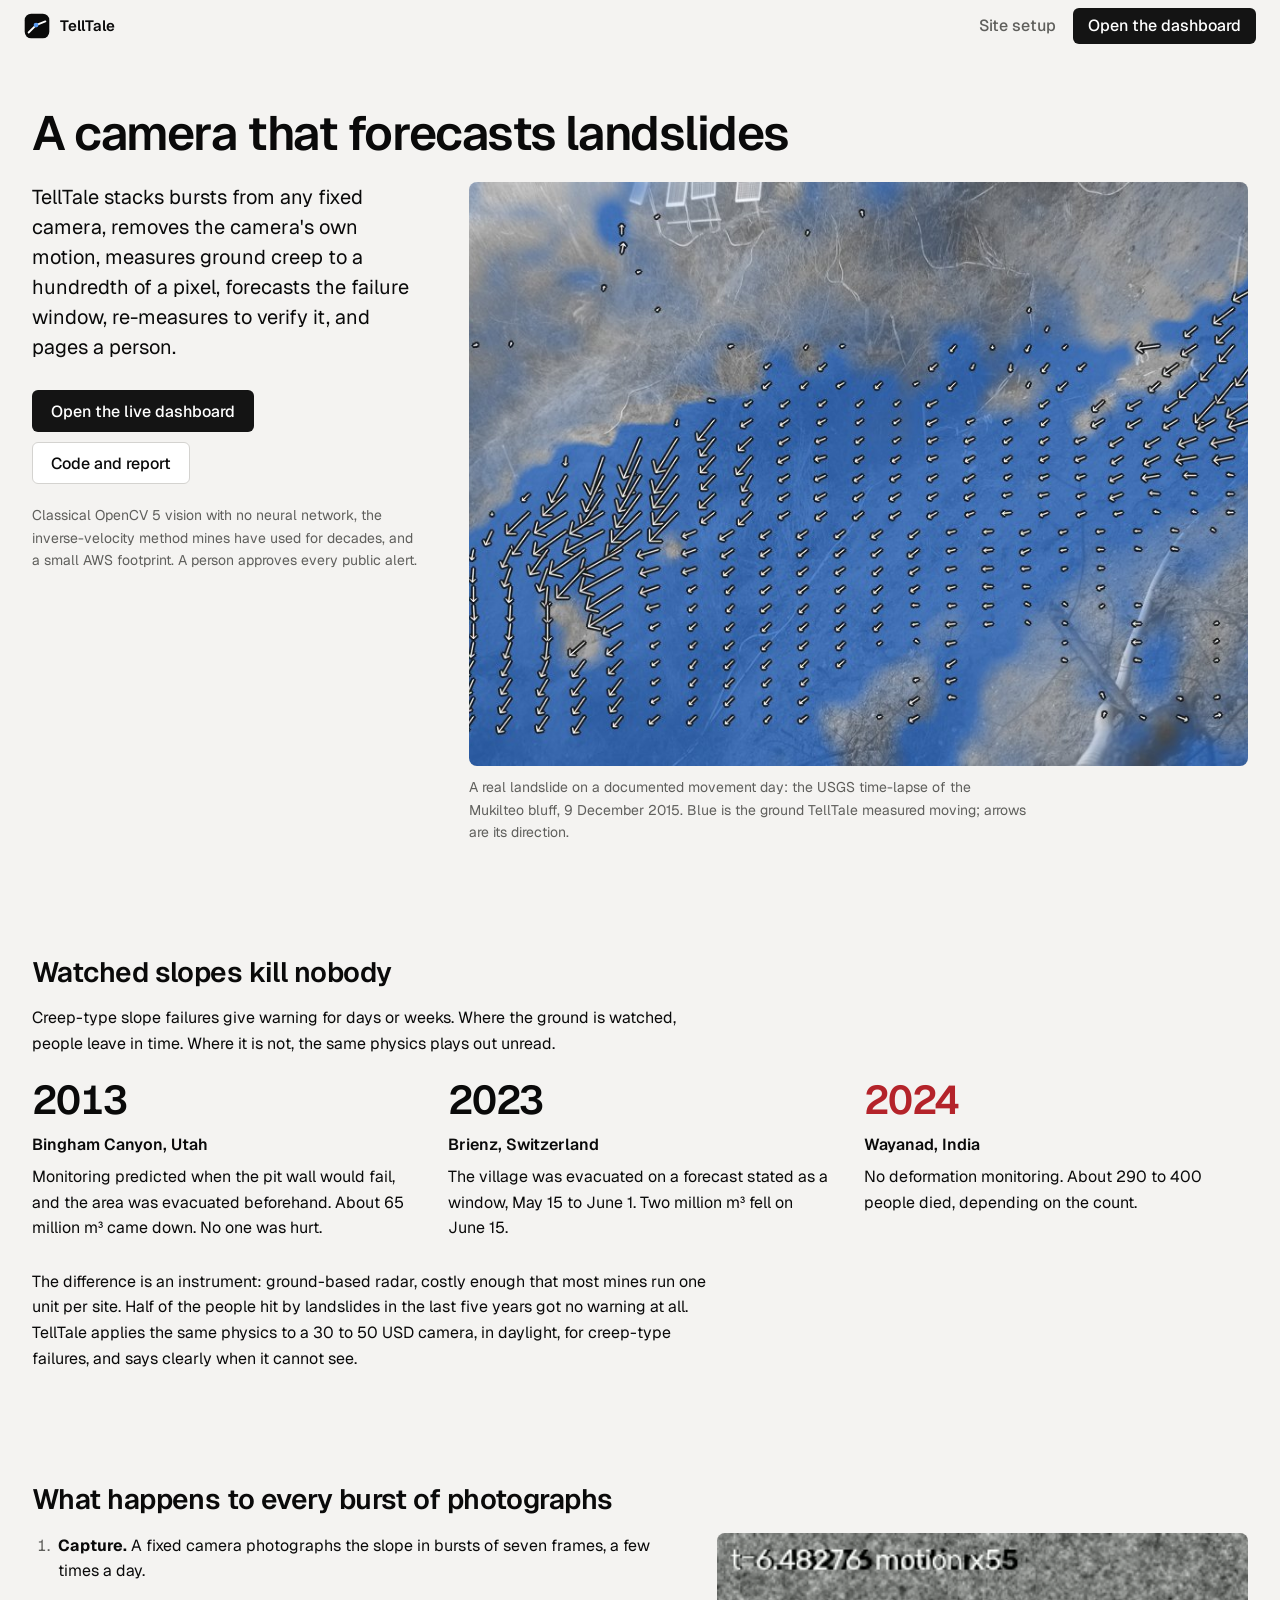
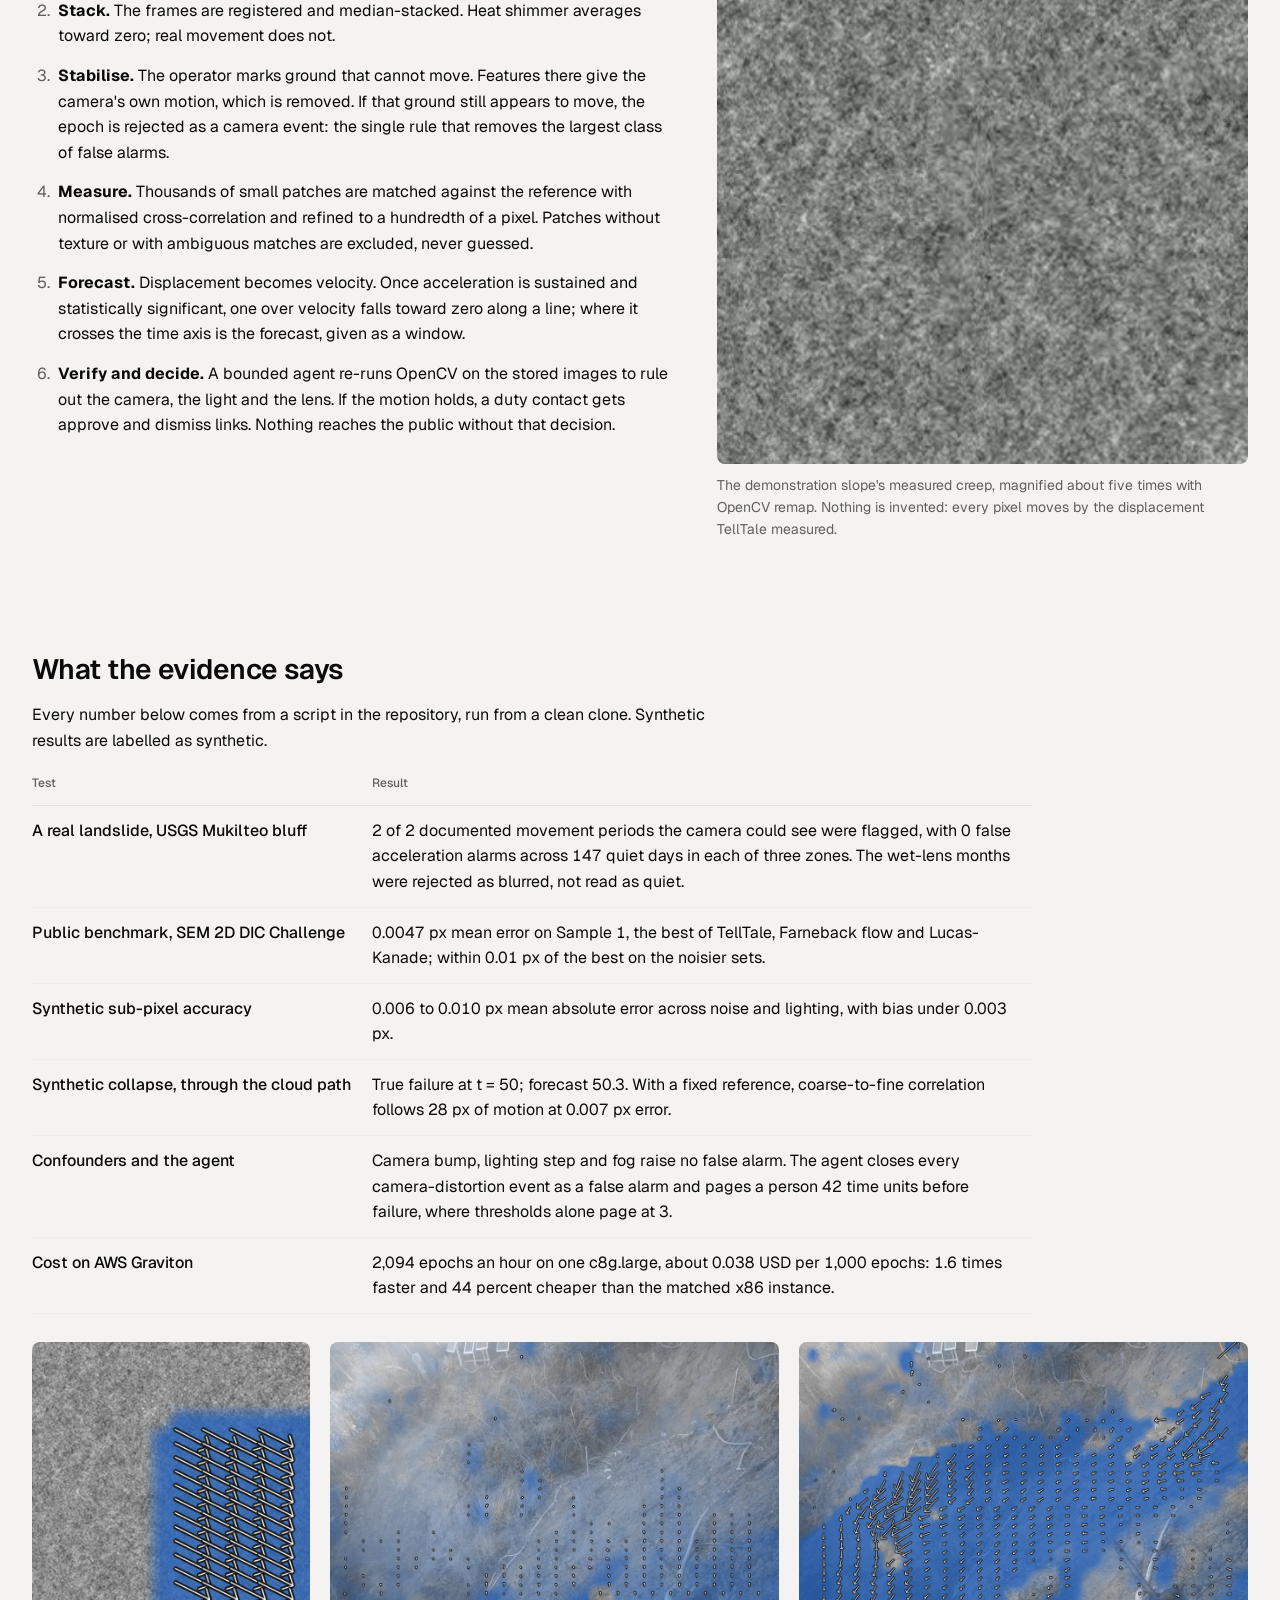
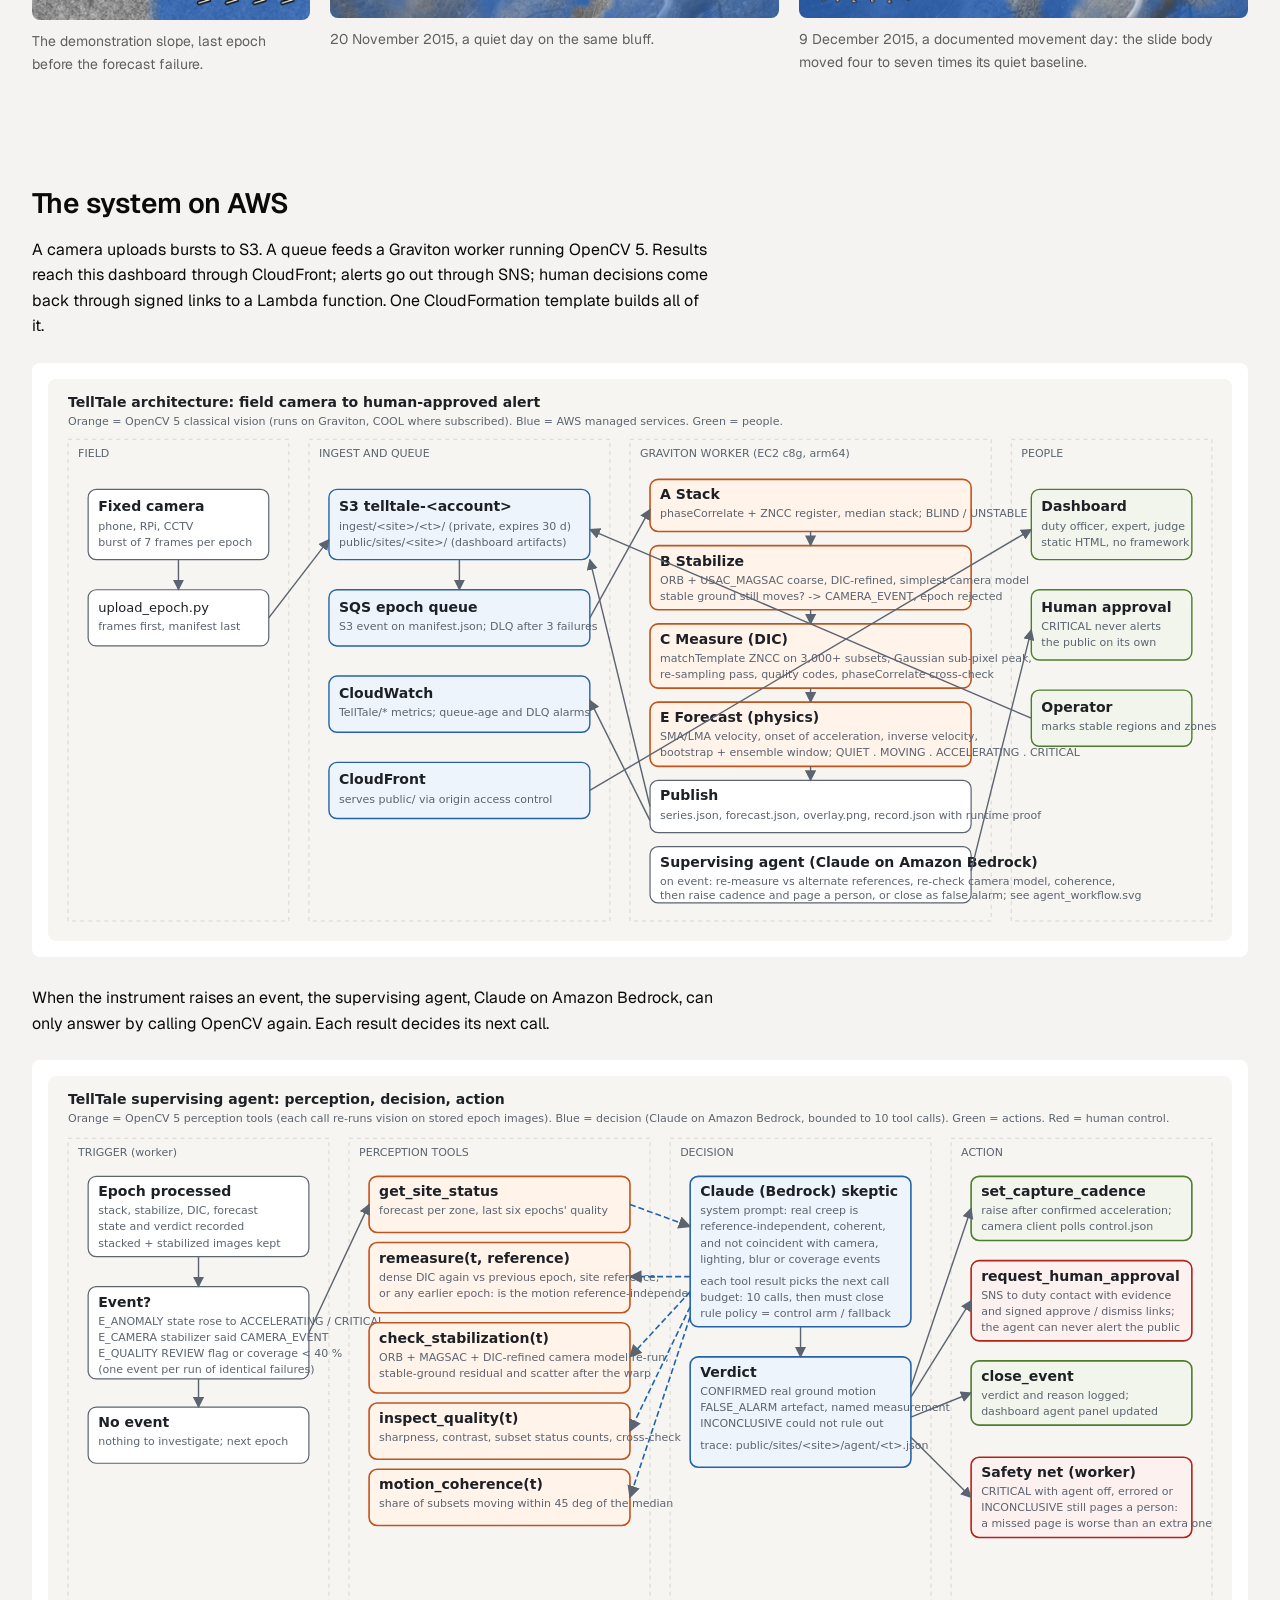
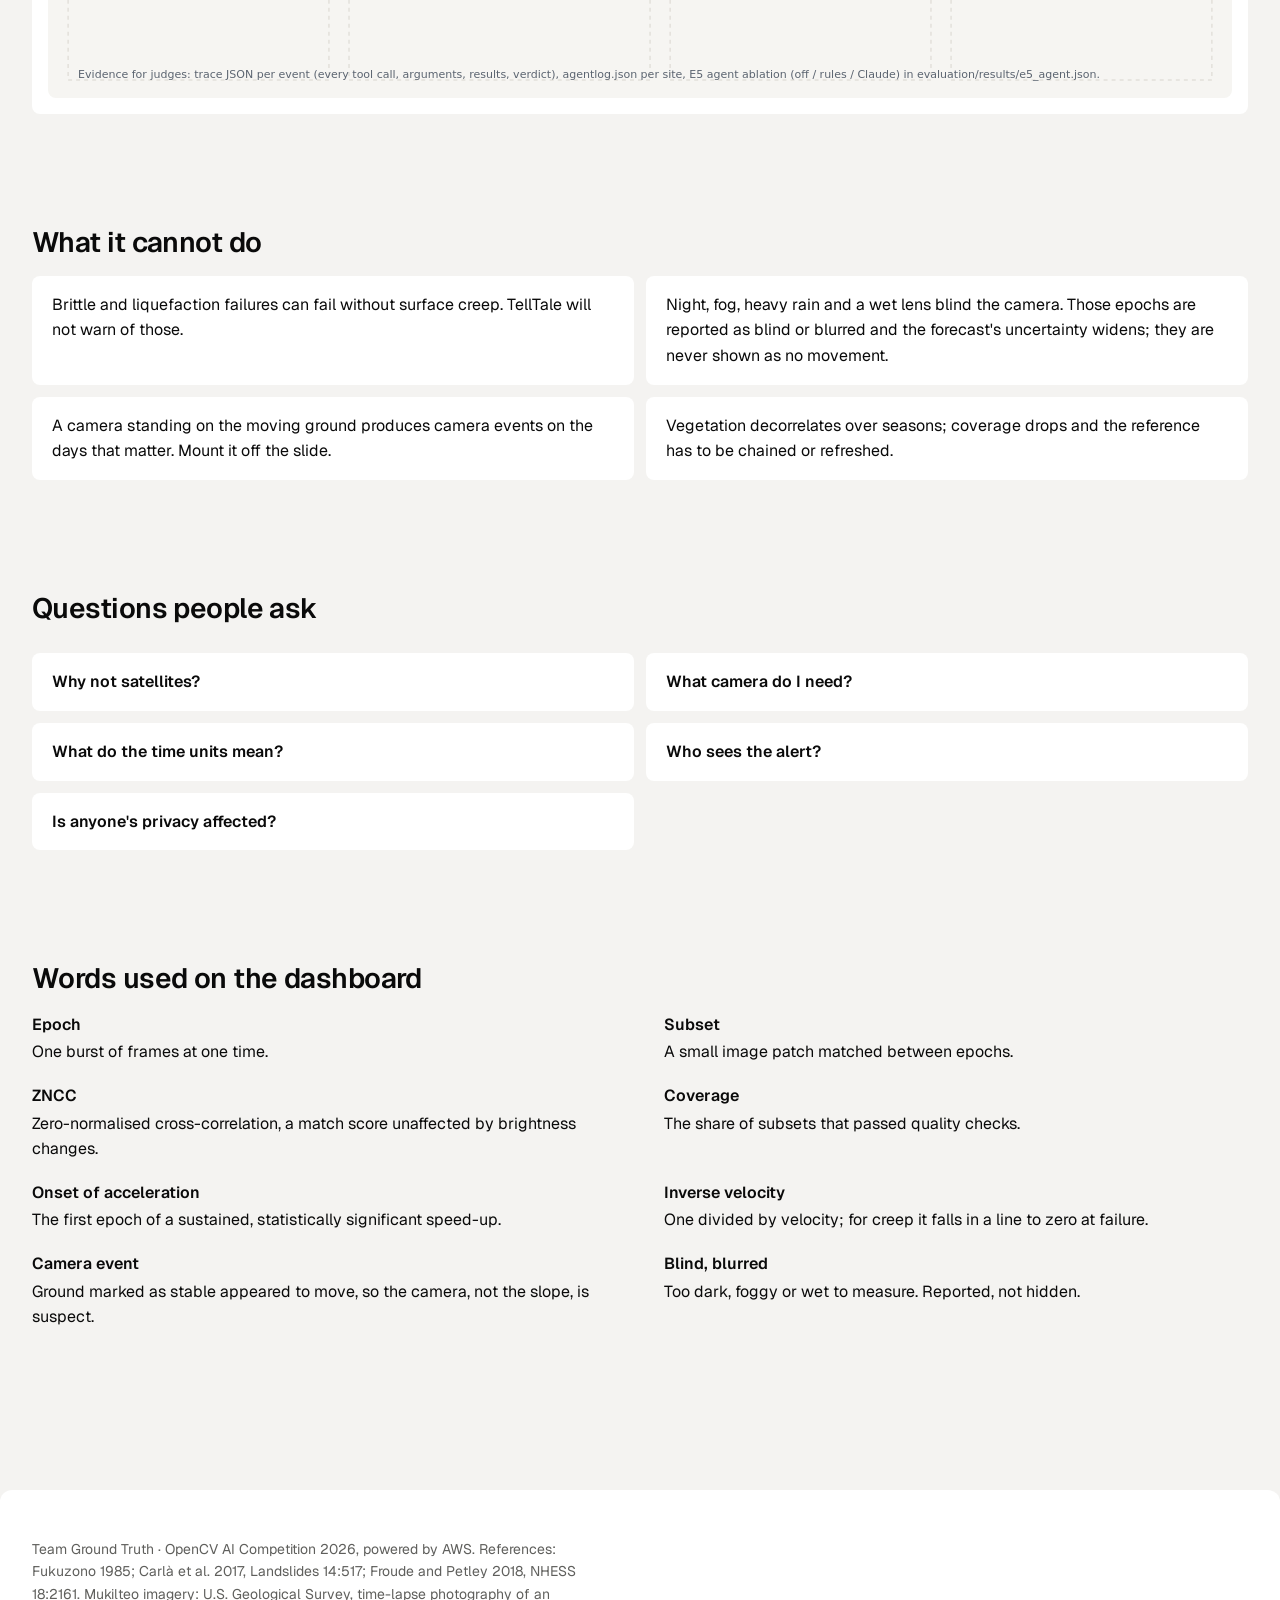
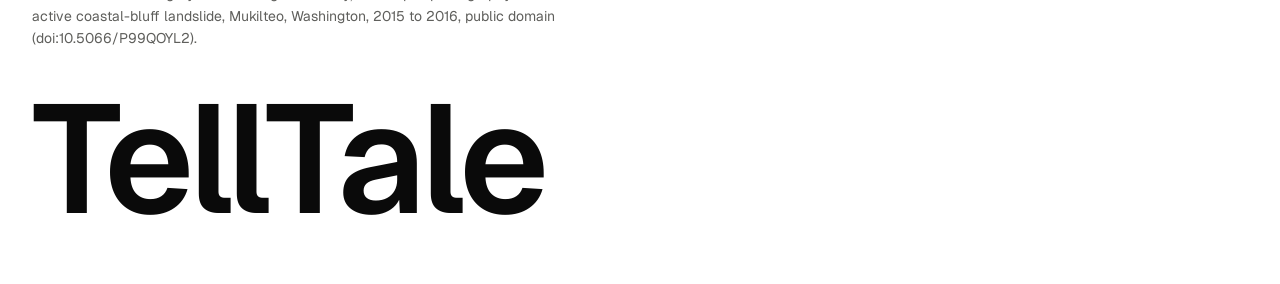
==== commit b15e3cac: "Published evidence of need replaces outreach; scale-to-zero worker; COOL-ready stack - docs/PUBLISHE" ====
--- a/web/dashboard/about.html
+++ b/web/dashboard/about.html
@@ -114,11 +114,11 @@
     <h2 id="why">Watched slopes kill nobody</h2>
     <p>Creep-type slope failures give warning for days or weeks. Where the ground is watched, people leave in time. Where it is not, the same physics plays out unread.</p>
     <div class="outcomes">
-      <div class="outcome"><div class="year">2013</div><h3>Bingham Canyon, Utah</h3><p>Radar saw creep accelerate from 1 to 5 mm a day. The pit was evacuated that morning; 165 million tonnes came down that evening. No casualties.</p></div>
-      <div class="outcome"><div class="year">2023</div><h3>Brienz, Switzerland</h3><p>86 residents were evacuated on monitoring data. The rockslide stopped metres short of the village school.</p></div>
-      <div class="outcome unwatched"><div class="year">2024</div><h3>Wayanad, India</h3><p>No deformation monitoring. About 400 people died.</p></div>
-    </div>
-    <p>The difference is an instrument costing 100,000 to 500,000 USD per site. TellTale applies the same physics to a 30 to 50 USD camera, in daylight, for creep-type failures, and says clearly when it cannot see.</p>
+      <div class="outcome"><div class="year">2013</div><h3>Bingham Canyon, Utah</h3><p>Monitoring predicted when the pit wall would fail, and the area was evacuated beforehand. About 65 million m³ came down. No one was hurt.</p></div>
+      <div class="outcome"><div class="year">2023</div><h3>Brienz, Switzerland</h3><p>The village was evacuated on a forecast stated as a window, May 15 to June 1. Two million m³ fell on June 15.</p></div>
+      <div class="outcome unwatched"><div class="year">2024</div><h3>Wayanad, India</h3><p>No deformation monitoring. About 290 to 400 people died, depending on the count.</p></div>
+    </div>
+    <p>The difference is an instrument: ground-based radar, costly enough that most mines run one unit per site. Half of the people hit by landslides in the last five years got no warning at all. TellTale applies the same physics to a 30 to 50 USD camera, in daylight, for creep-type failures, and says clearly when it cannot see.</p>
   </section>
 
   <section class="reveal" aria-labelledby="how">
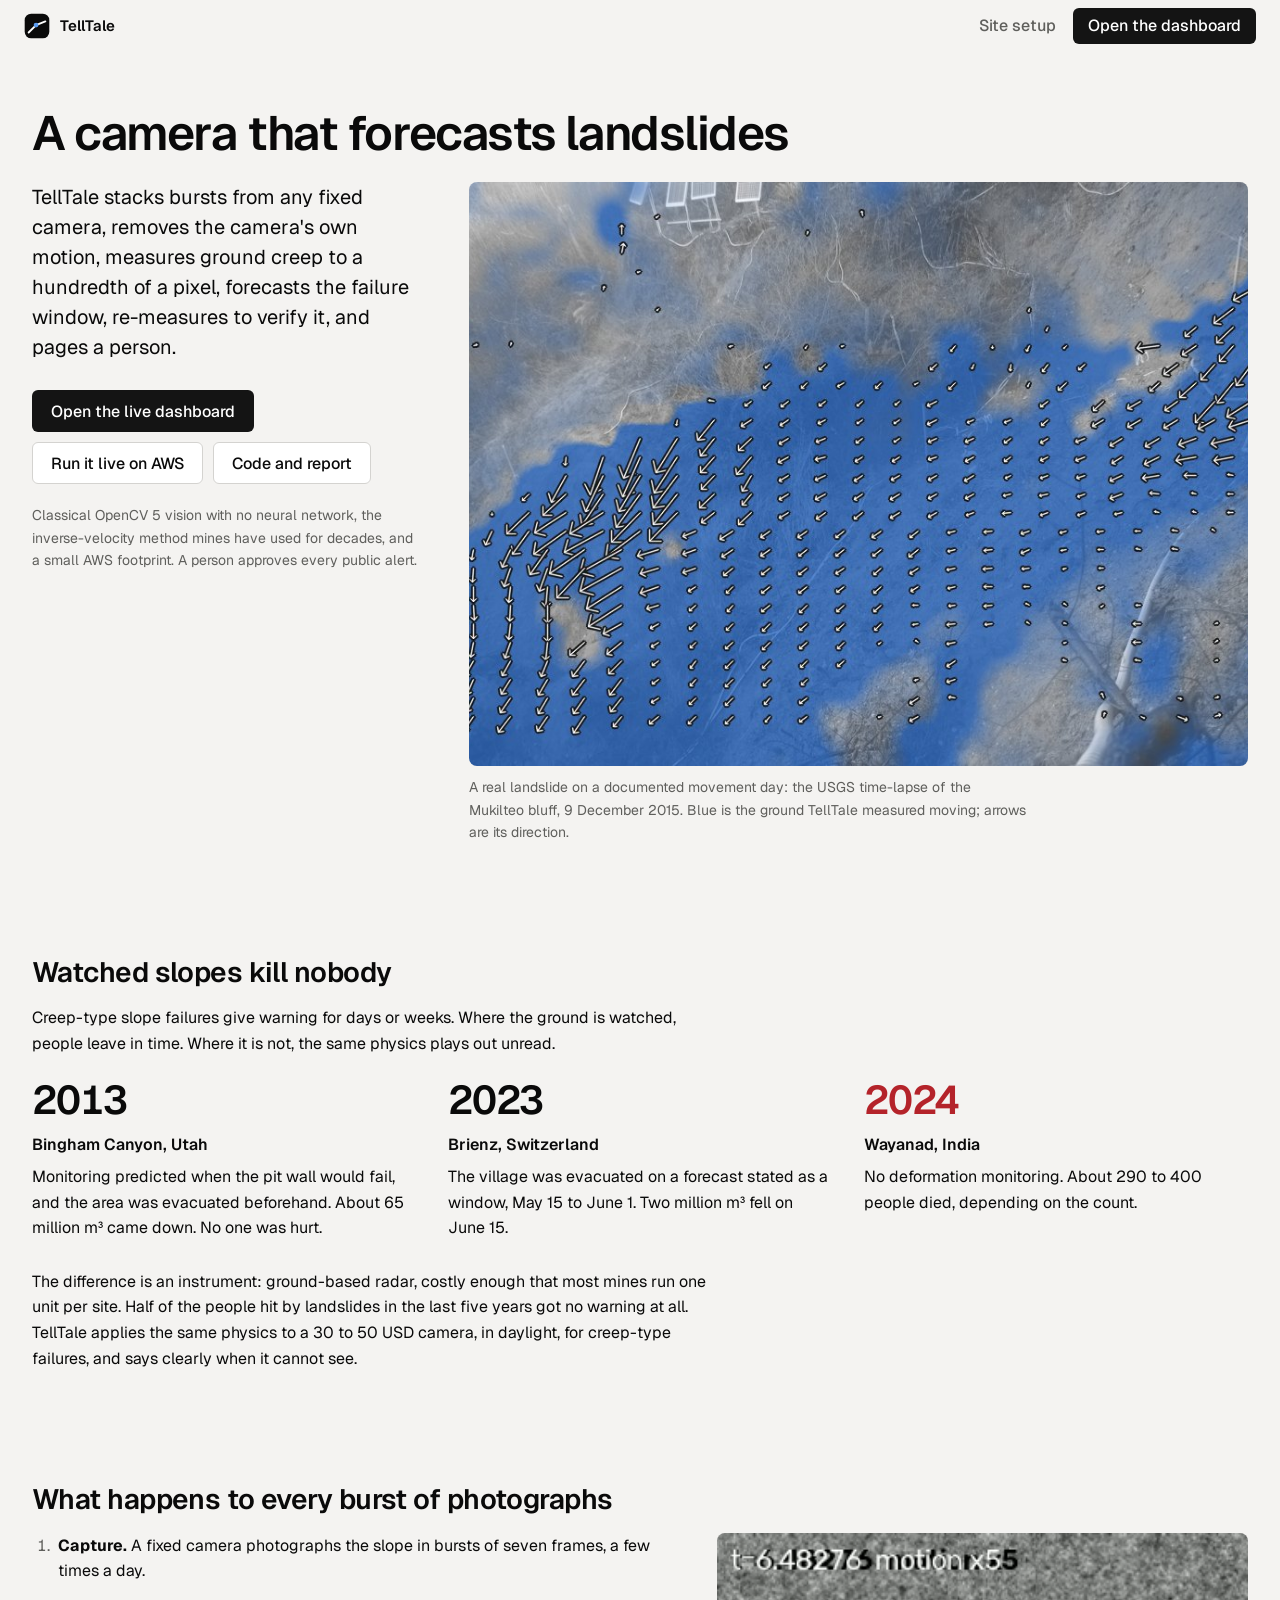
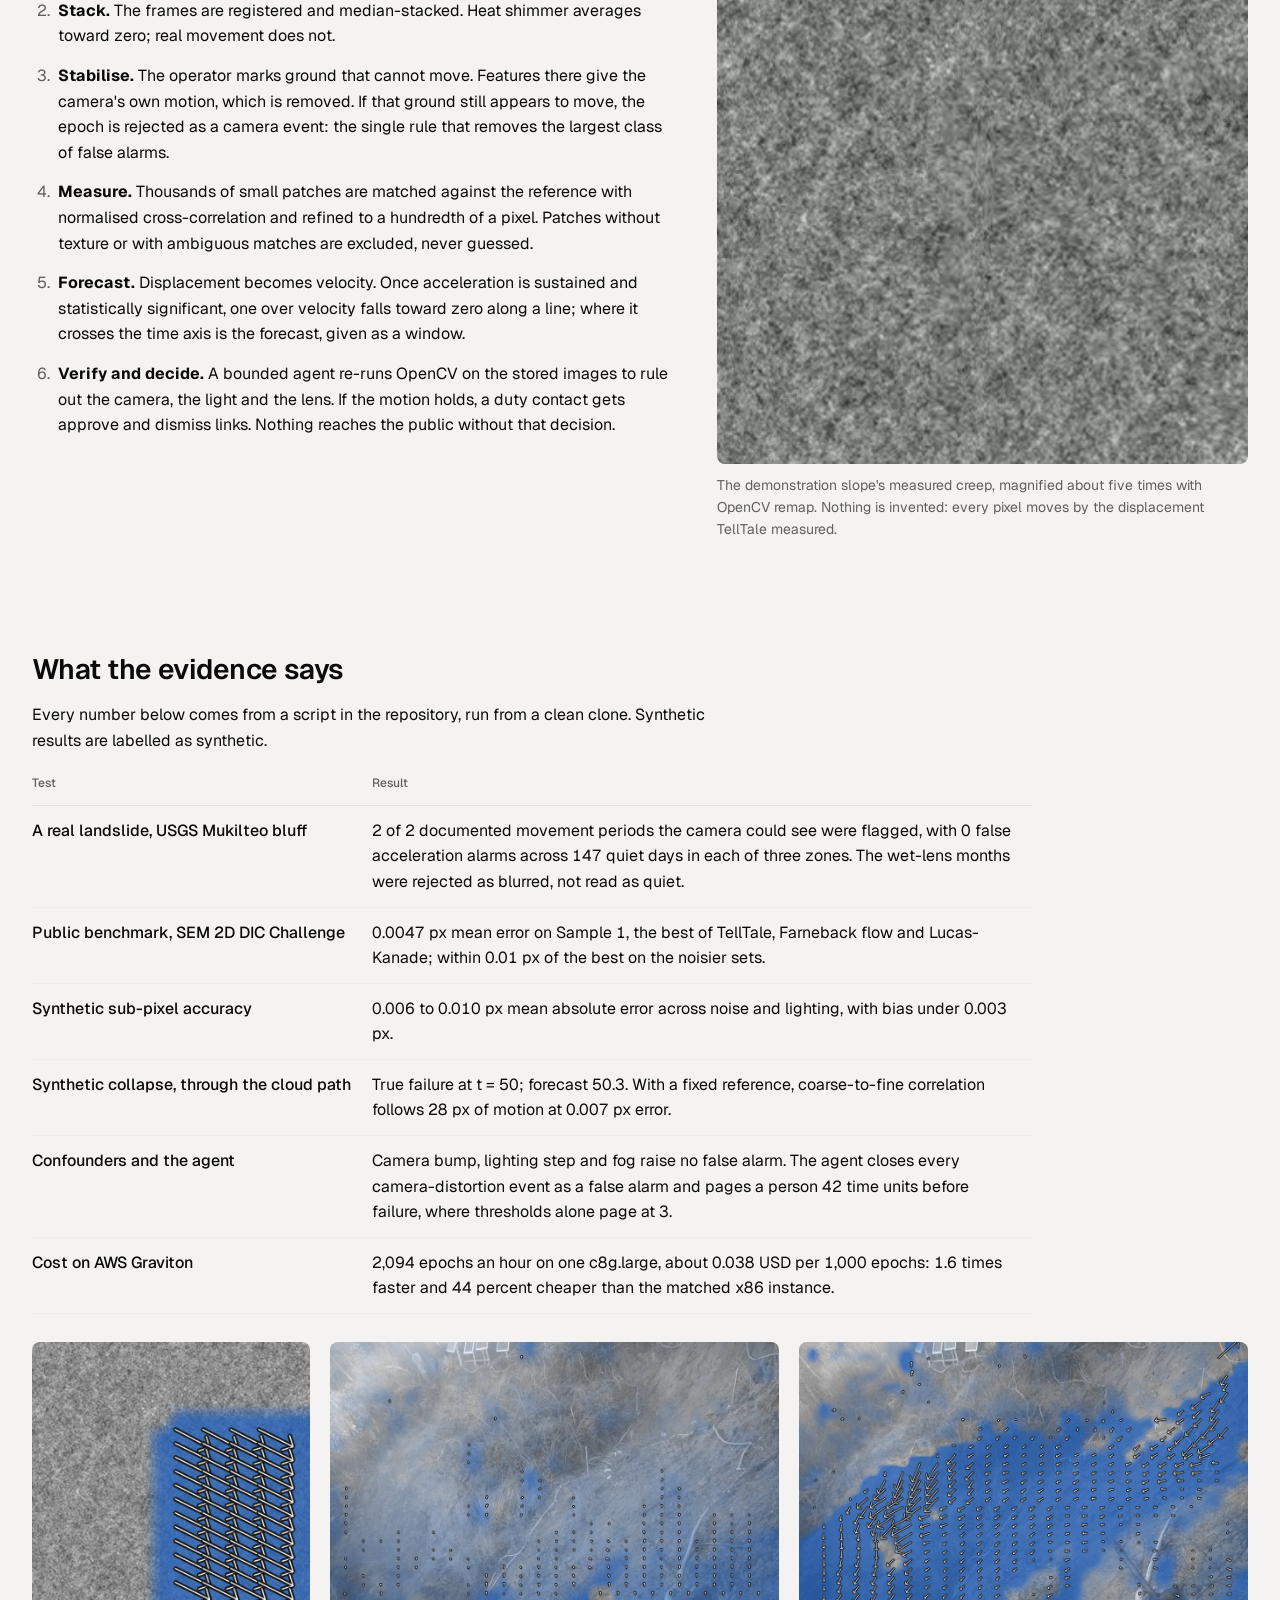
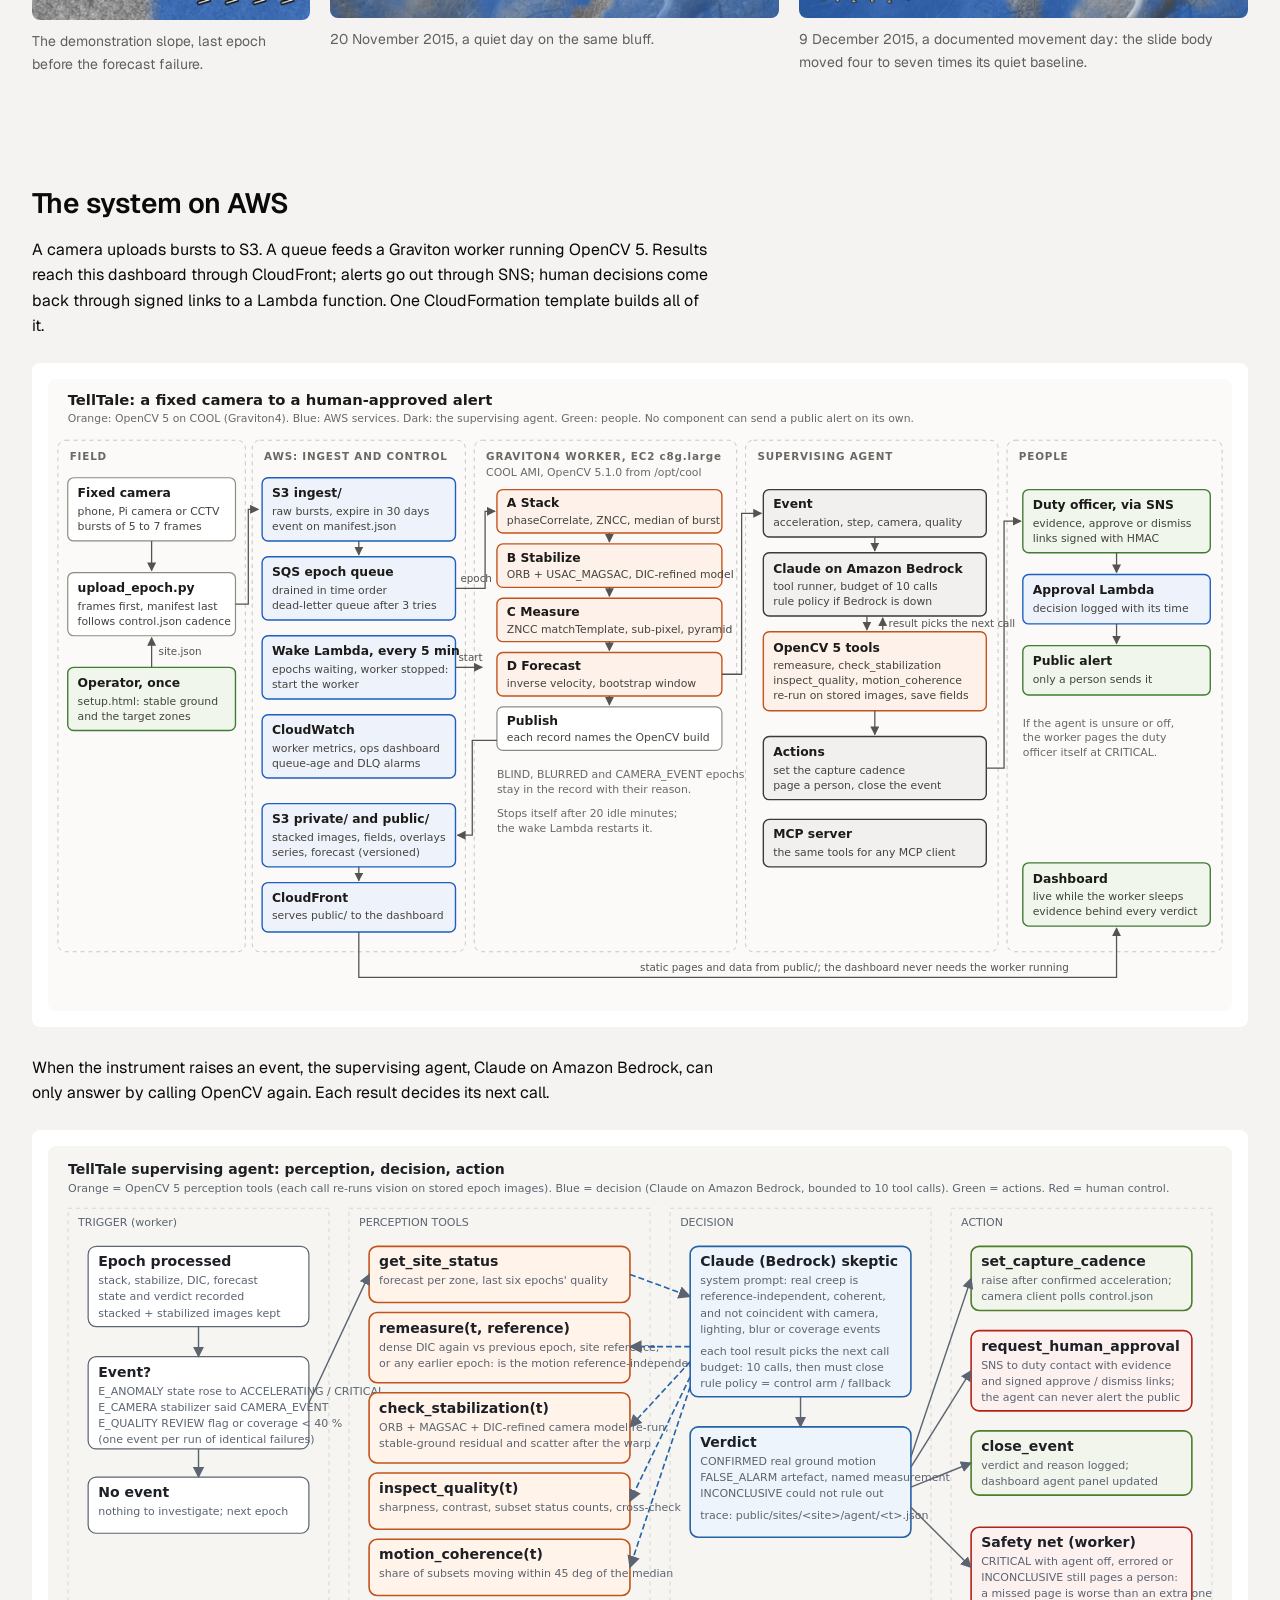
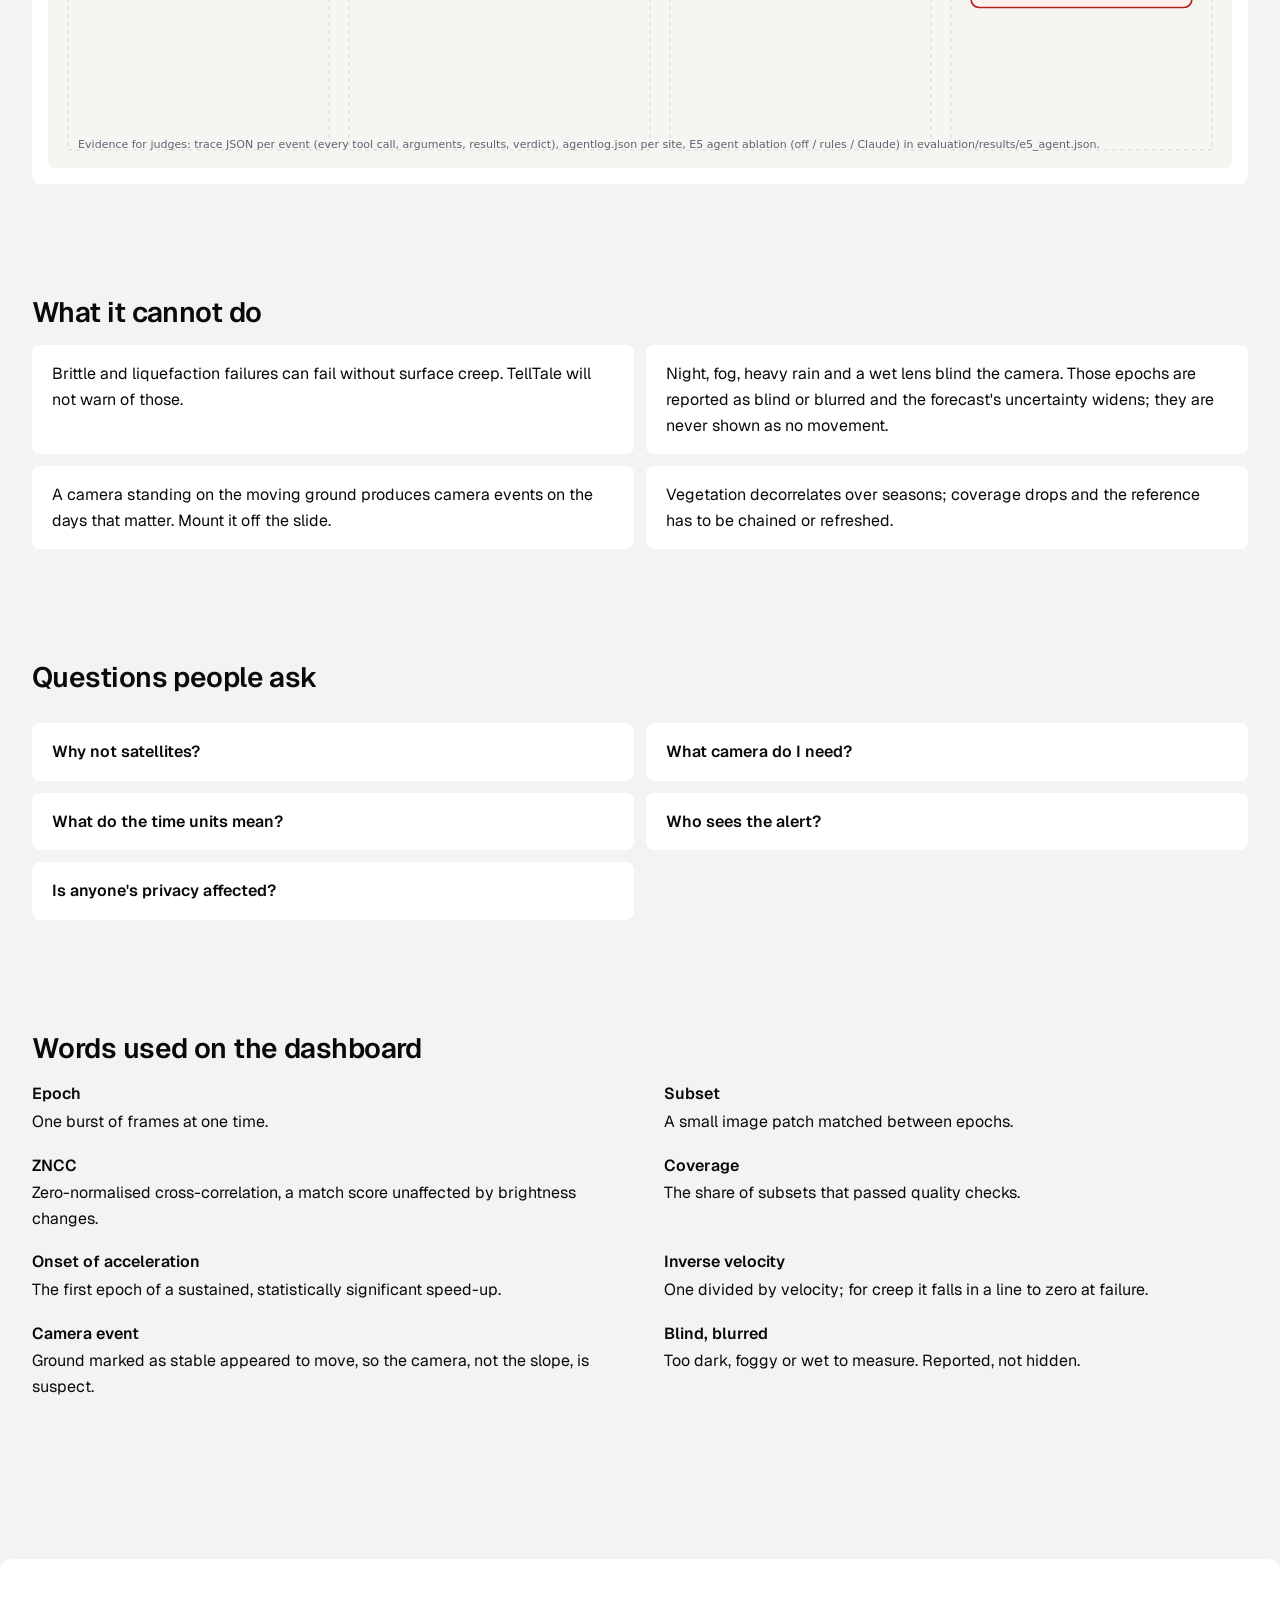
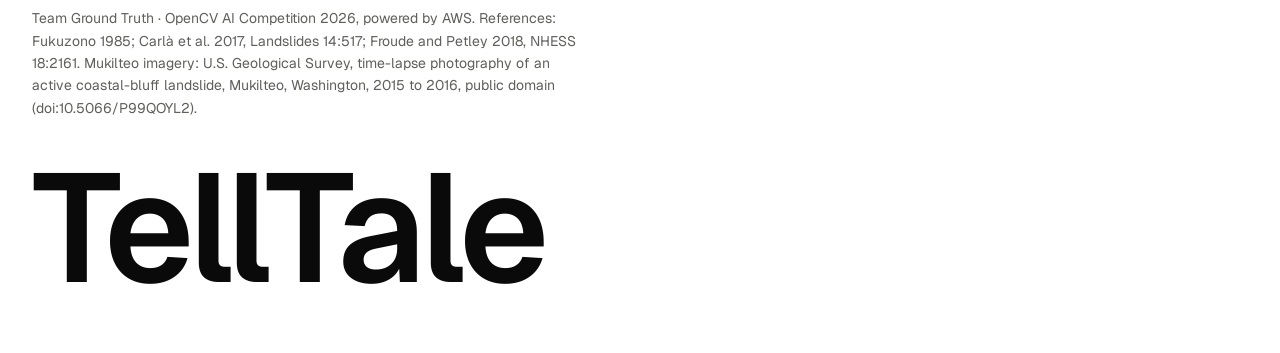
==== commit f1817fa0: "Run it live: a judge starts a real collapse through the stack from the dashboard - LiveRunFunction (" ====
--- a/web/dashboard/about.html
+++ b/web/dashboard/about.html
@@ -100,6 +100,7 @@
       <p class="lead">TellTale stacks bursts from any fixed camera, removes the camera's own motion, measures ground creep to a hundredth of a pixel, forecasts the failure window, re-measures to verify it, and pages a person.</p>
       <div class="cta-row">
         <a class="btn btn-primary" href="index.html">Open the live dashboard</a>
+        <a class="btn btn-secondary" href="./?site=live-demo">Run it live on AWS</a>
         <a class="btn btn-secondary" href="https://github.com/usv240/telltale">Code and report</a>
       </div>
       <p class="note">Classical OpenCV 5 vision with no neural network, the inverse-velocity method mines have used for decades, and a small AWS footprint. A person approves every public alert.</p>
--- a/web/dashboard/dashboard.css
+++ b/web/dashboard/dashboard.css
@@ -96,6 +96,7 @@
 .btn:active { transform: scale(0.97); }
 .btn-primary { background: var(--primary); color: var(--on-primary); }
 .btn-secondary { background: var(--surface); border-color: var(--control); }
+.btn:disabled { opacity: 0.45; cursor: not-allowed; transform: none; }
 .btn-ghost { background: transparent; color: var(--muted); padding: 0 8px; }
 .btn-sm { height: 30px; padding: 0 10px; font-size: 13px; }
 @media (hover: hover) and (pointer: fine) {
@@ -232,6 +233,31 @@
 .event-meta { color: var(--muted); font-size: var(--fs-small); font-variant-numeric: tabular-nums; text-align: right; white-space: nowrap; }
 .event-body { padding: 0 0 12px 102px; }
 .event-summary { font-size: 14px; line-height: 1.5; max-width: 72ch; }
+.evidence { margin: 12px 0 4px; }
+.evidence-title { font-size: 13px; color: var(--muted); margin: 0 0 8px; }
+.evidence-row { display: grid; grid-template-columns: repeat(auto-fill, minmax(180px, 1fr)); gap: 12px; }
+.evidence figure { margin: 0; }
+.evidence img { display: block; width: 100%; aspect-ratio: 1; object-fit: cover; border-radius: 6px; background: var(--raised); }
+.evidence figcaption { margin-top: 6px; font-size: 13px; color: var(--muted); line-height: 1.4; }
+.evidence figcaption b { color: var(--text); font-weight: 600; font-variant-numeric: tabular-nums; }
+.live-run { display: flex; flex-direction: column; align-items: flex-end; gap: 6px; }
+.live-note { margin: 0; font-size: 13px; color: var(--muted); max-width: 34ch; text-align: right; }
+.is-waiting .kpis, .is-waiting .grid { display: none; }
+.waiting { margin-top: 16px; }
+.waiting h2 { font-size: 18px; margin: 0 0 6px; }
+.waiting-lead { margin: 0 0 14px; max-width: 72ch; color: var(--muted); }
+.waiting-steps { margin: 0; padding: 0; list-style: none; display: grid; gap: 10px; }
+.waiting-steps li { display: grid; grid-template-columns: 22px 1fr; gap: 10px; align-items: baseline; font-size: 15px; }
+.waiting-steps li::before { content: ""; width: 10px; height: 10px; border-radius: 50%; border: 2px solid var(--border); justify-self: center; transform: translateY(1px); }
+.waiting-steps li.done::before { background: var(--chart-3); border-color: var(--chart-3); }
+.waiting-steps li.now::before { border-color: var(--chart-3); }
+.waiting-steps li span { color: var(--muted); font-size: 13px; margin-left: 6px; }
+@media (max-width: 860px) { .live-run { align-items: stretch; } .live-note { text-align: left; } }
+.calls { margin-top: 10px; }
+.calls > summary { cursor: pointer; font-size: 13px; color: var(--muted); list-style: none; }
+.calls > summary::-webkit-details-marker { display: none; }
+.calls > summary::before { content: "+ "; }
+.calls[open] > summary::before { content: "2  "; }
 .trace { margin: 8px 0 0; padding: 0 0 0 18px; color: var(--muted); font-size: var(--fs-small); }
 .trace li { margin: 3px 0; }
 .trace b { color: var(--text); font-weight: 500; }
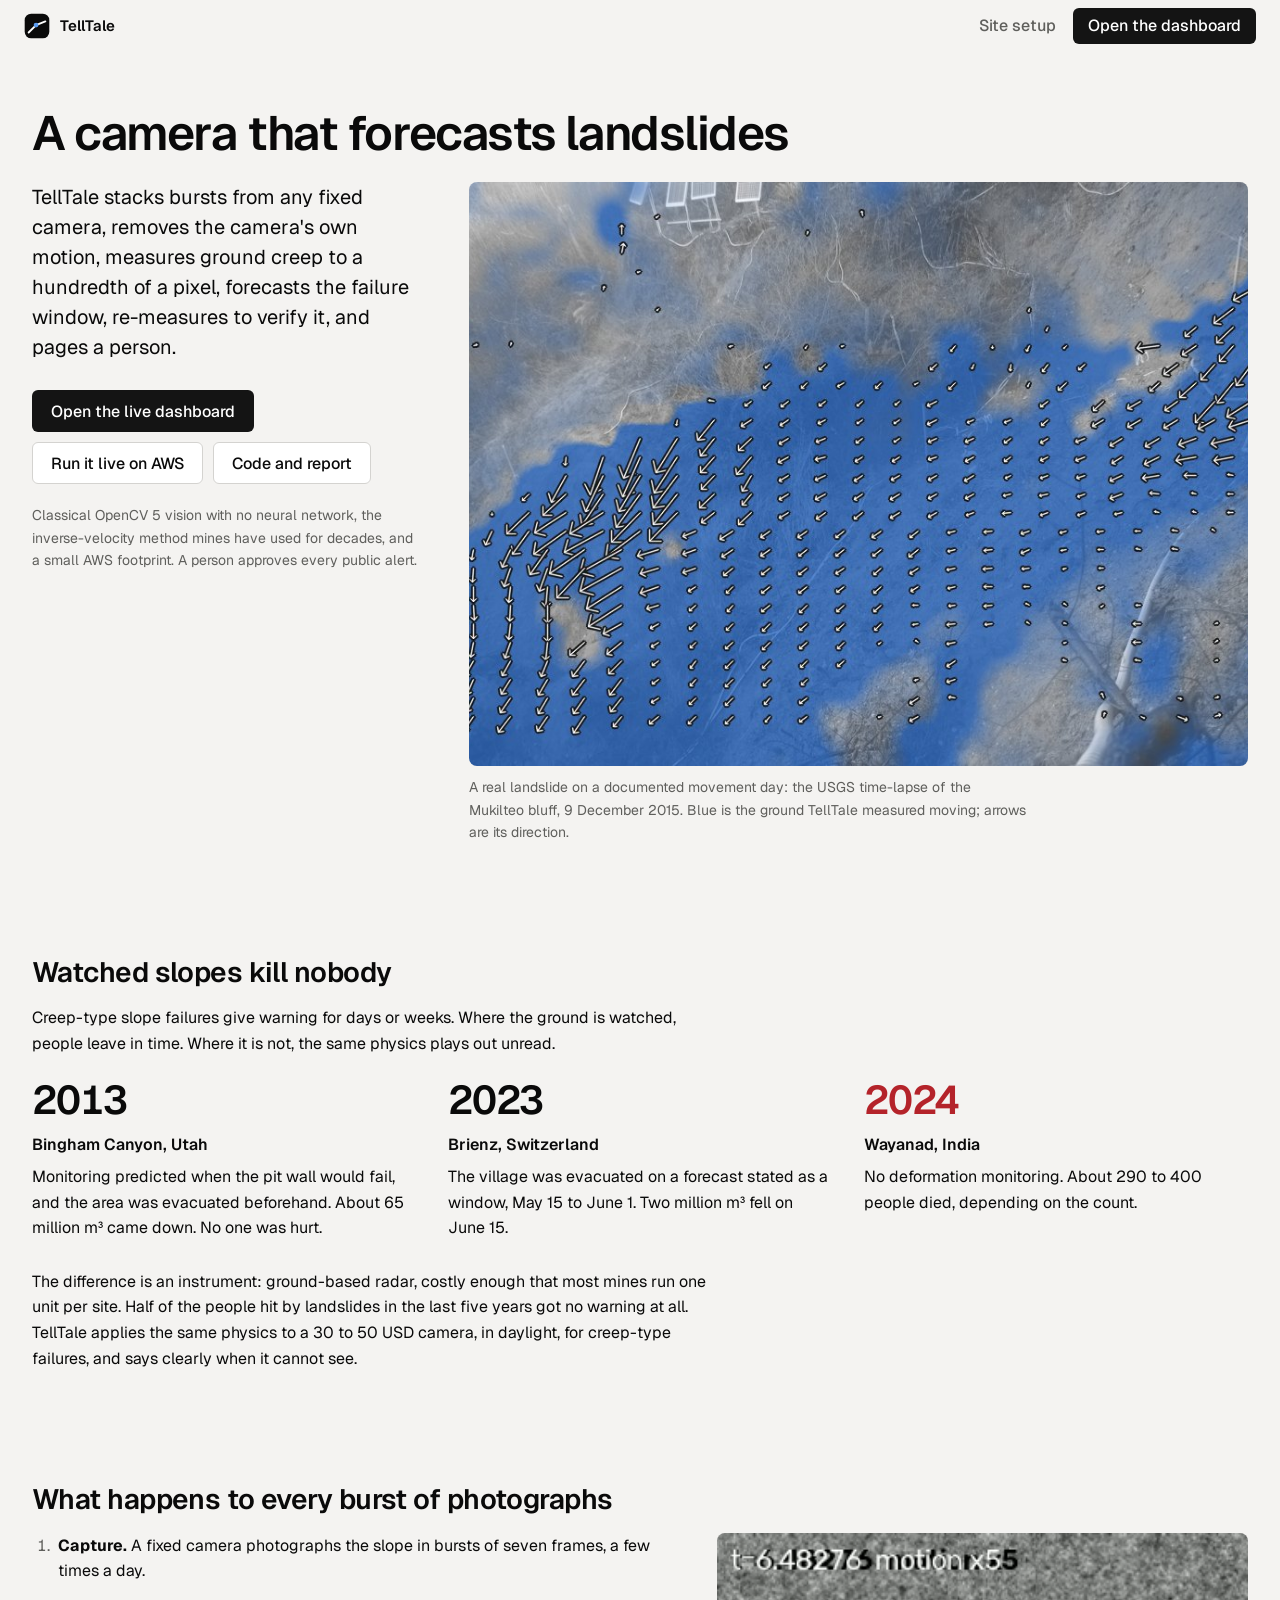
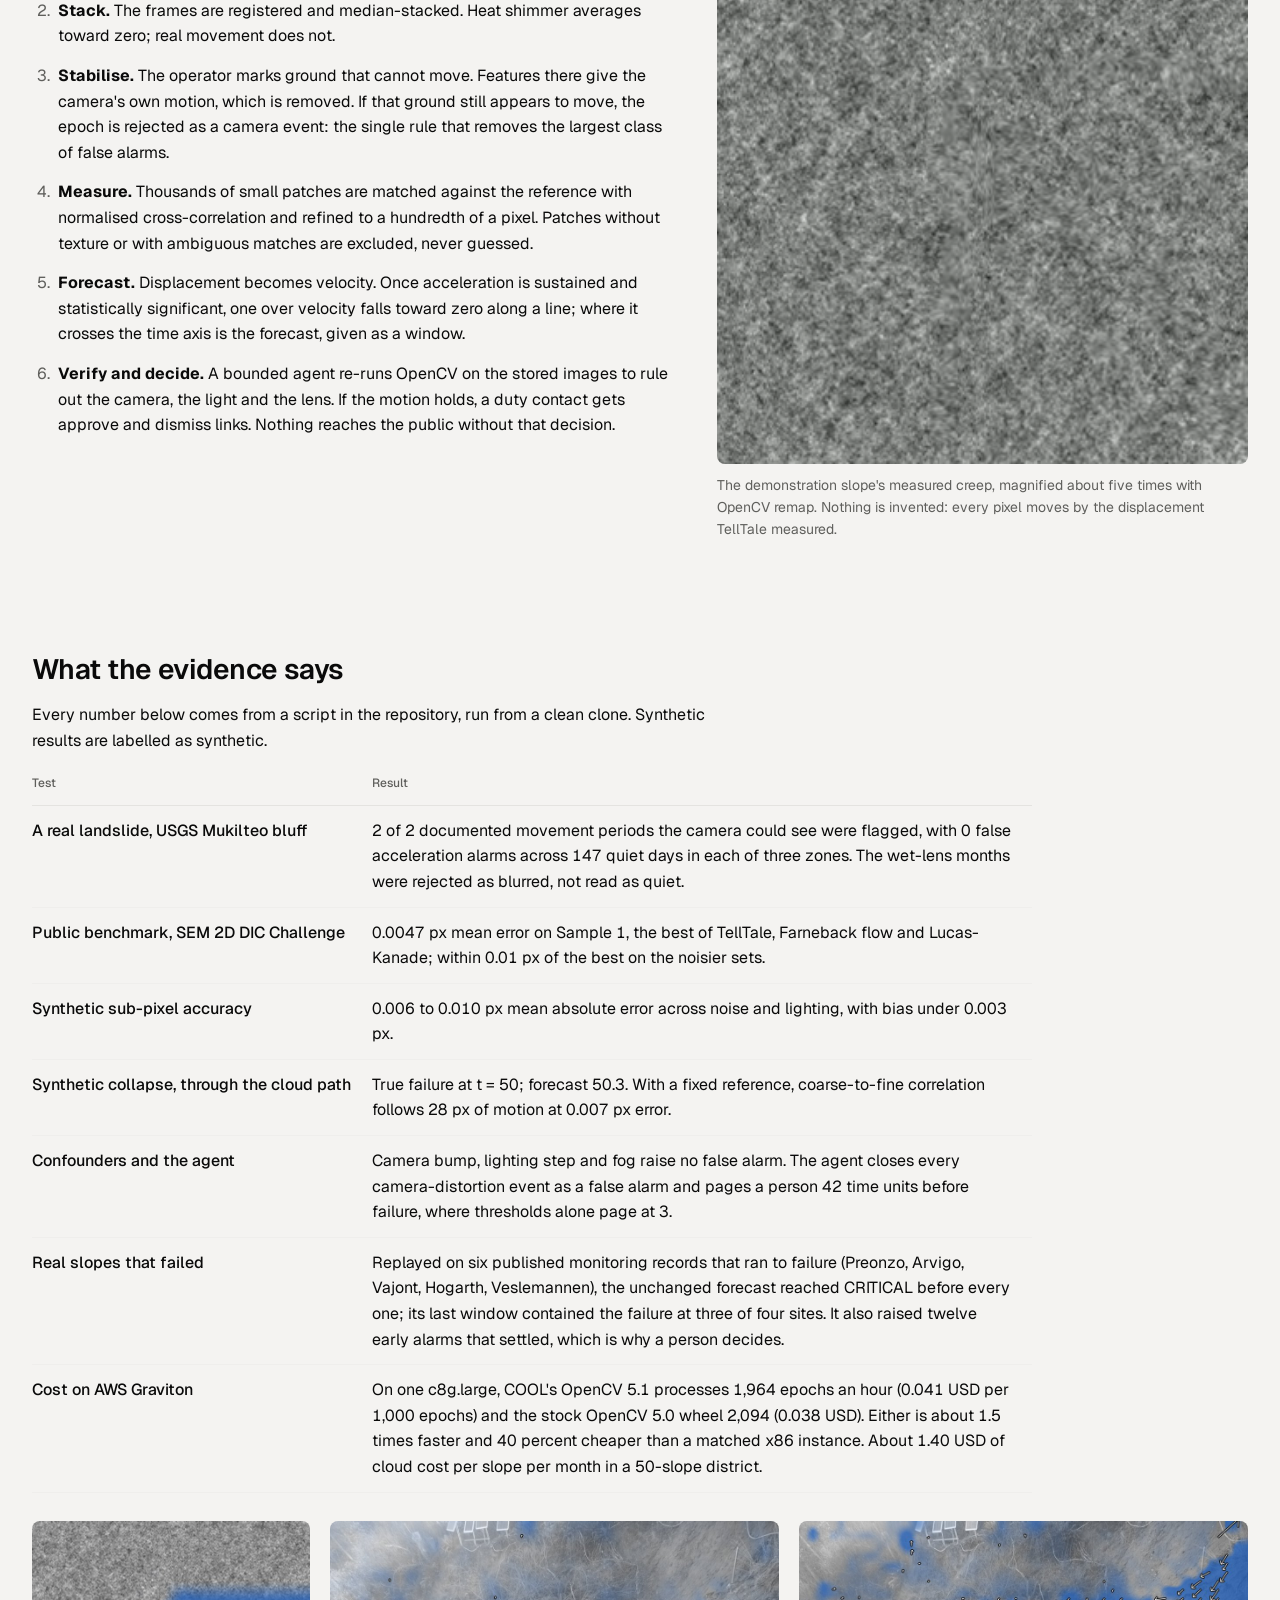
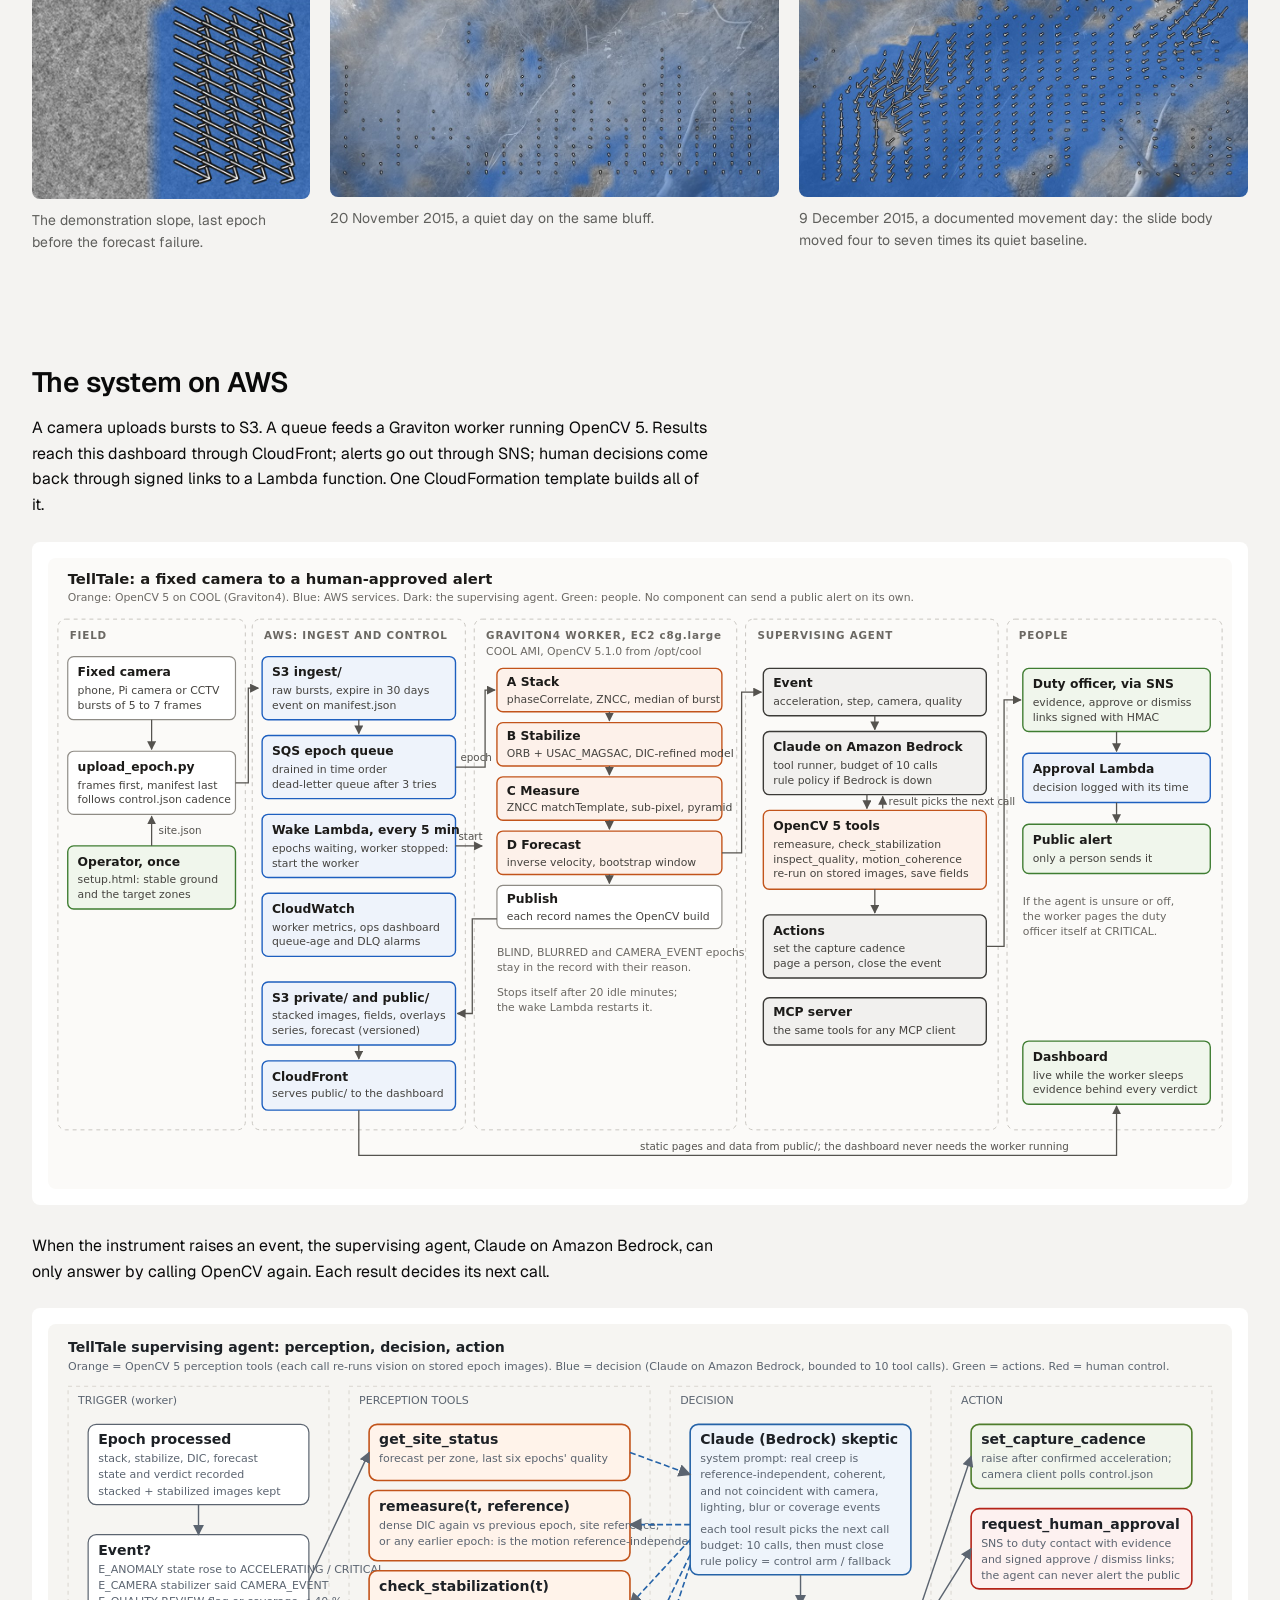
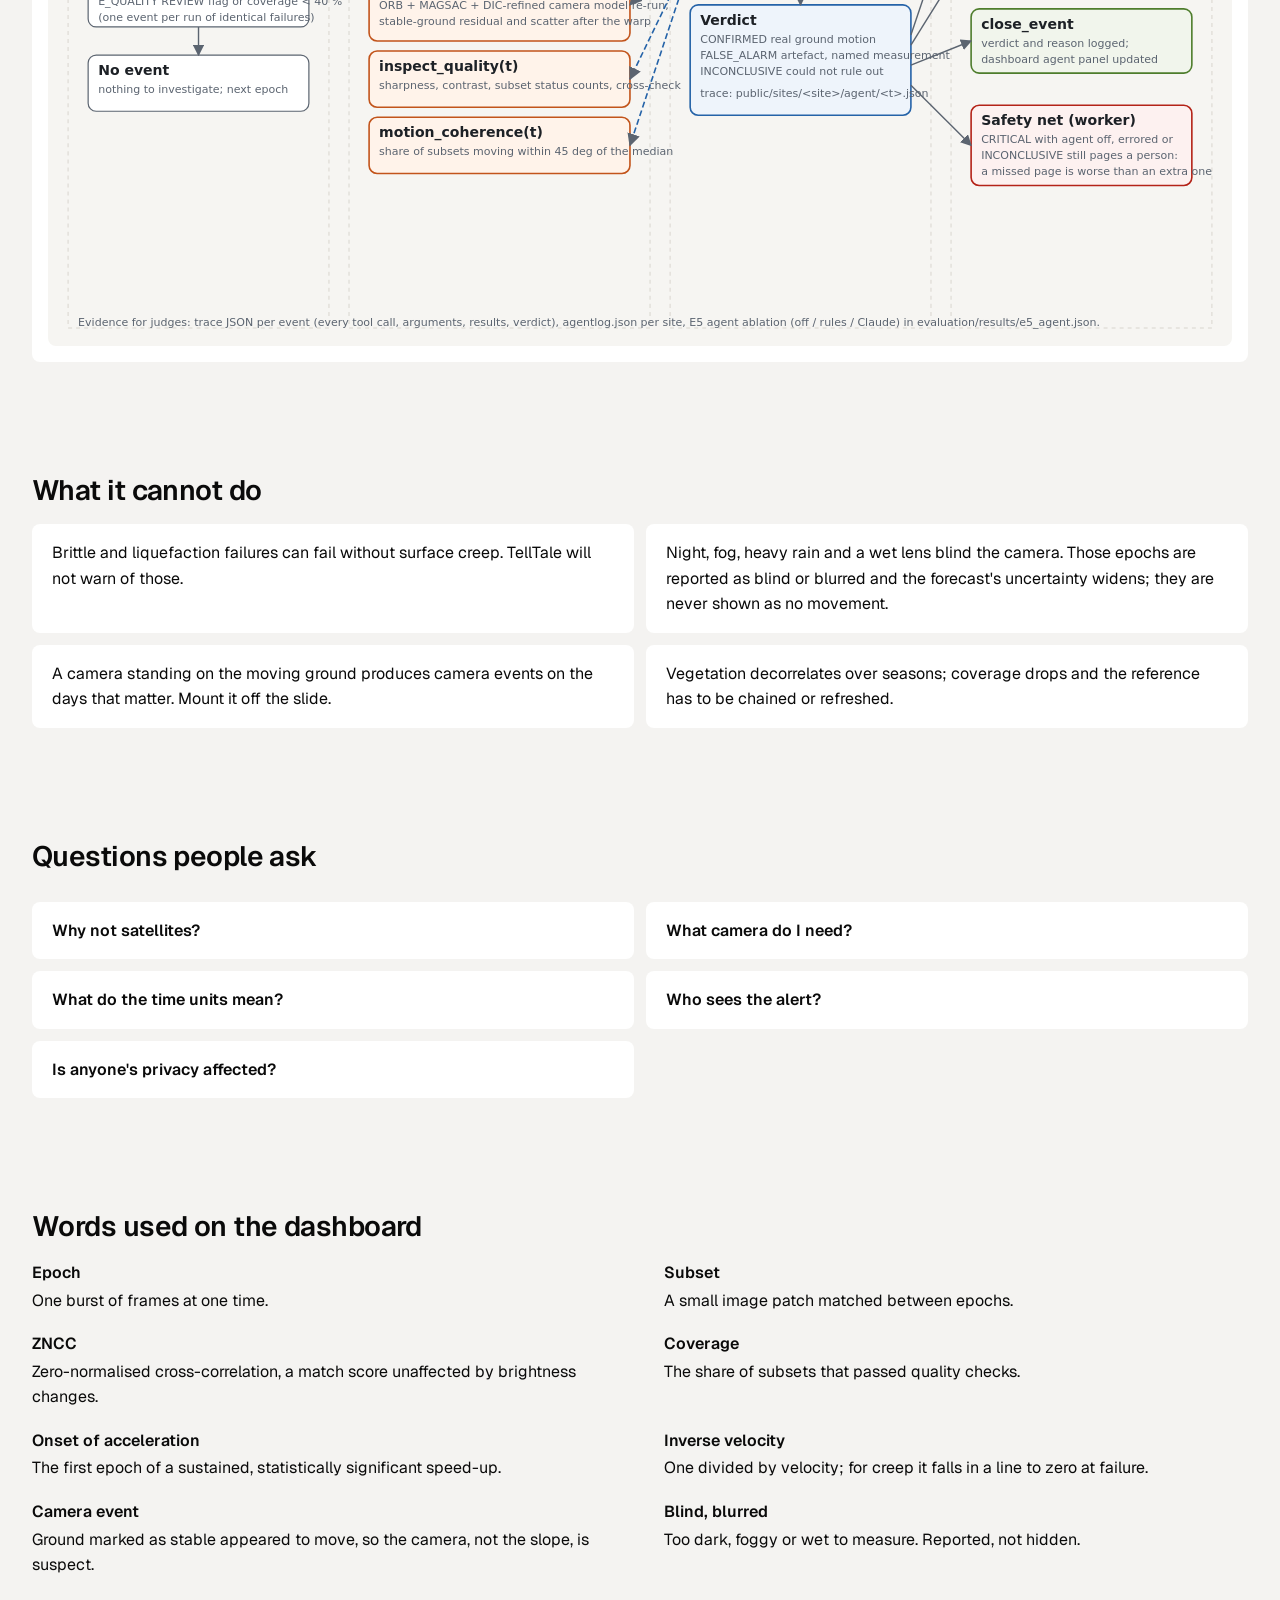
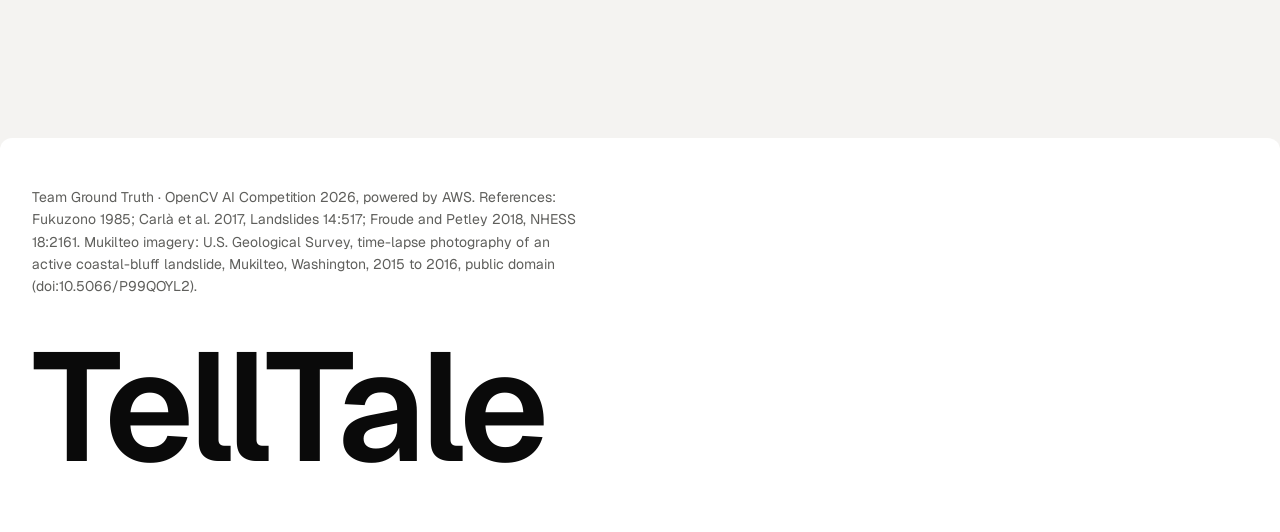
==== commit 66fae78a: "Rules audit: signing key in Secrets Manager, claim hygiene, COOL against the x86 baseline - Approval" ====
--- a/web/dashboard/about.html
+++ b/web/dashboard/about.html
@@ -154,7 +154,8 @@
         <tr><td>Synthetic sub-pixel accuracy</td><td>0.006 to 0.010 px mean absolute error across noise and lighting, with bias under 0.003 px.</td></tr>
         <tr><td>Synthetic collapse, through the cloud path</td><td>True failure at t = 50; forecast 50.3. With a fixed reference, coarse-to-fine correlation follows 28 px of motion at 0.007 px error.</td></tr>
         <tr><td>Confounders and the agent</td><td>Camera bump, lighting step and fog raise no false alarm. The agent closes every camera-distortion event as a false alarm and pages a person 42 time units before failure, where thresholds alone page at 3.</td></tr>
-        <tr><td>Cost on AWS Graviton</td><td>2,094 epochs an hour on one c8g.large, about 0.038 USD per 1,000 epochs: 1.6 times faster and 44 percent cheaper than the matched x86 instance.</td></tr>
+        <tr><td>Real slopes that failed</td><td>Replayed on six published monitoring records that ran to failure (Preonzo, Arvigo, Vajont, Hogarth, Veslemannen), the unchanged forecast reached CRITICAL before every one; its last window contained the failure at three of four sites. It also raised twelve early alarms that settled, which is why a person decides.</td></tr>
+        <tr><td>Cost on AWS Graviton</td><td>On one c8g.large, COOL's OpenCV 5.1 processes 1,964 epochs an hour (0.041 USD per 1,000 epochs) and the stock OpenCV 5.0 wheel 2,094 (0.038 USD). Either is about 1.5 times faster and 40 percent cheaper than a matched x86 instance. About 1.40 USD of cloud cost per slope per month in a 50-slope district.</td></tr>
       </tbody>
     </table>
     <div class="pair">
--- a/web/dashboard/dashboard.css
+++ b/web/dashboard/dashboard.css
@@ -254,10 +254,10 @@
 .waiting-steps li span { color: var(--muted); font-size: 13px; margin-left: 6px; }
 @media (max-width: 860px) { .live-run { align-items: stretch; } .live-note { text-align: left; } }
 .calls { margin-top: 10px; }
-.calls > summary { cursor: pointer; font-size: 13px; color: var(--muted); list-style: none; }
-.calls > summary::-webkit-details-marker { display: none; }
-.calls > summary::before { content: "+ "; }
-.calls[open] > summary::before { content: "2  "; }
+.event-list .calls > summary { display: block; padding: 4px 0; cursor: pointer; font-size: 13px; color: var(--muted); list-style: none; }
+.event-list .calls > summary::-webkit-details-marker { display: none; }
+.event-list .calls > summary::before { content: "+ "; }
+.event-list .calls[open] > summary::before { content: "\2212  "; }
 .trace { margin: 8px 0 0; padding: 0 0 0 18px; color: var(--muted); font-size: var(--fs-small); }
 .trace li { margin: 3px 0; }
 .trace b { color: var(--text); font-weight: 500; }
